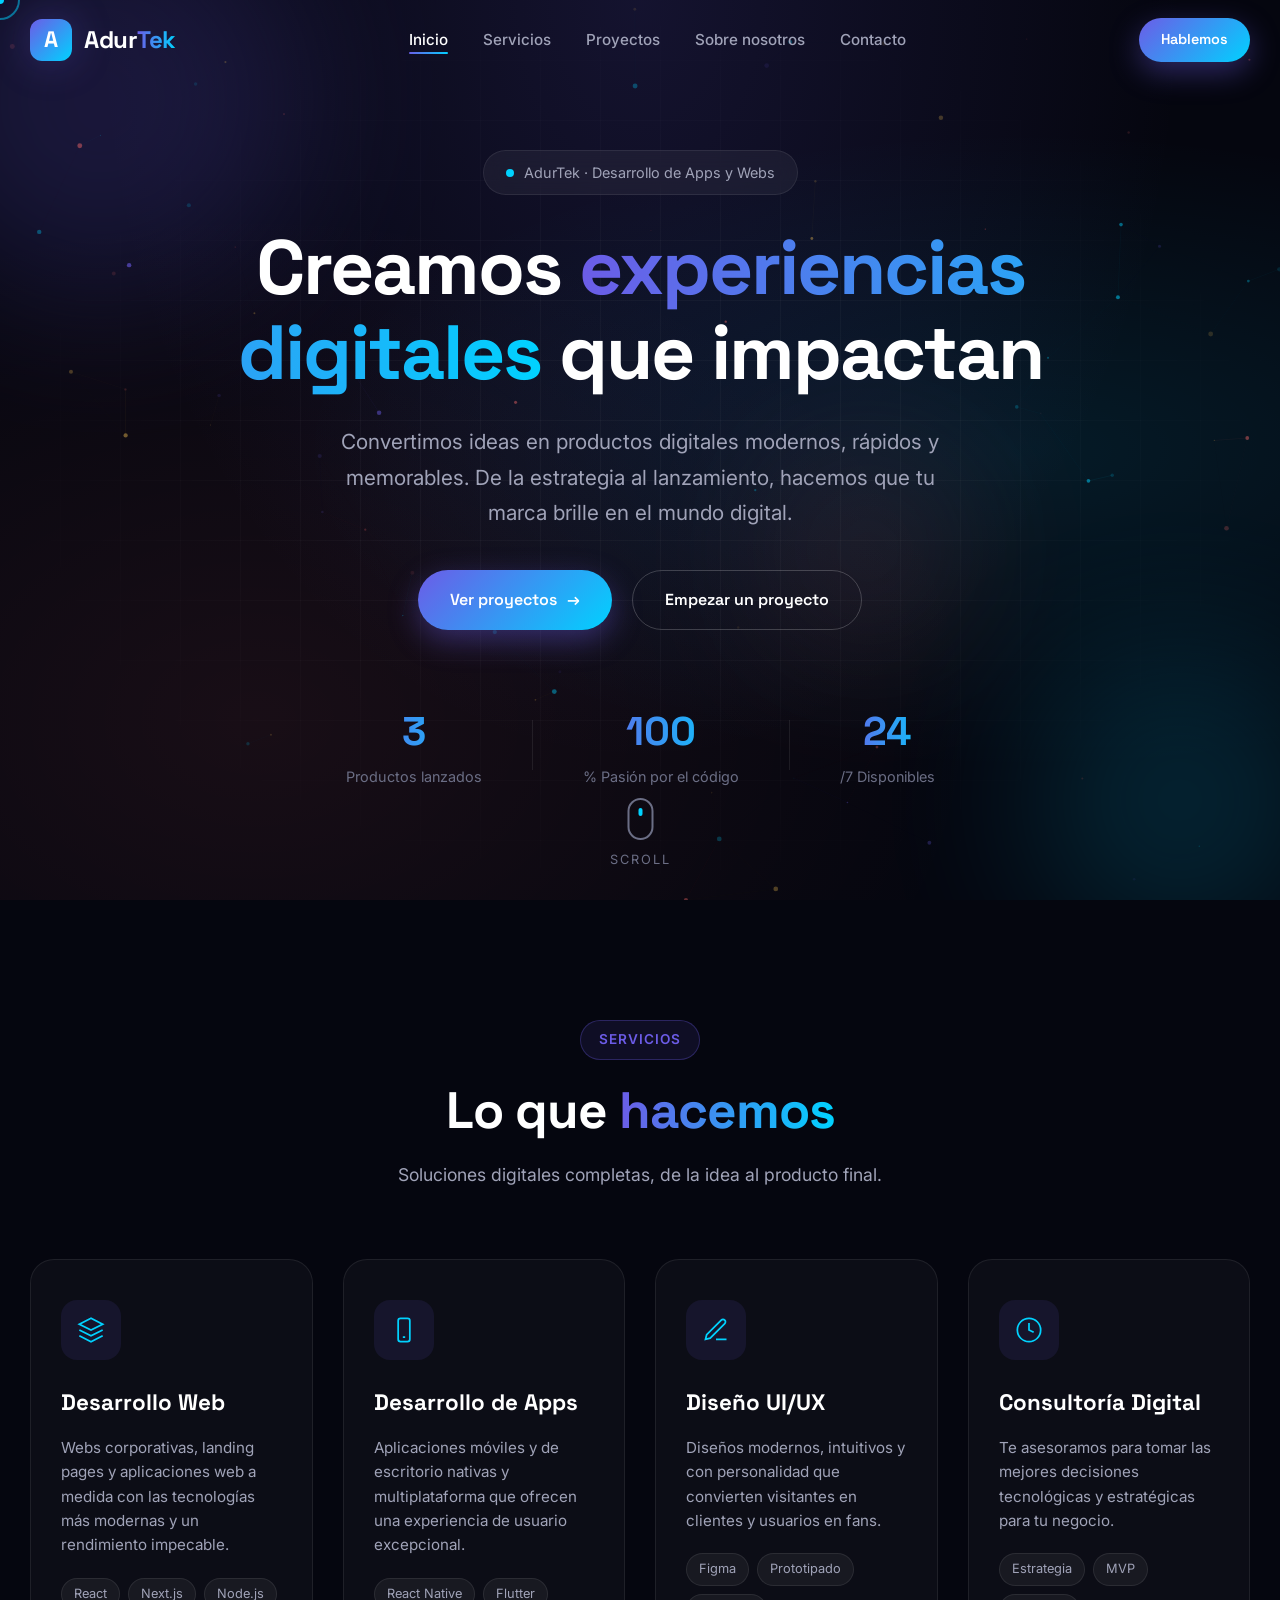
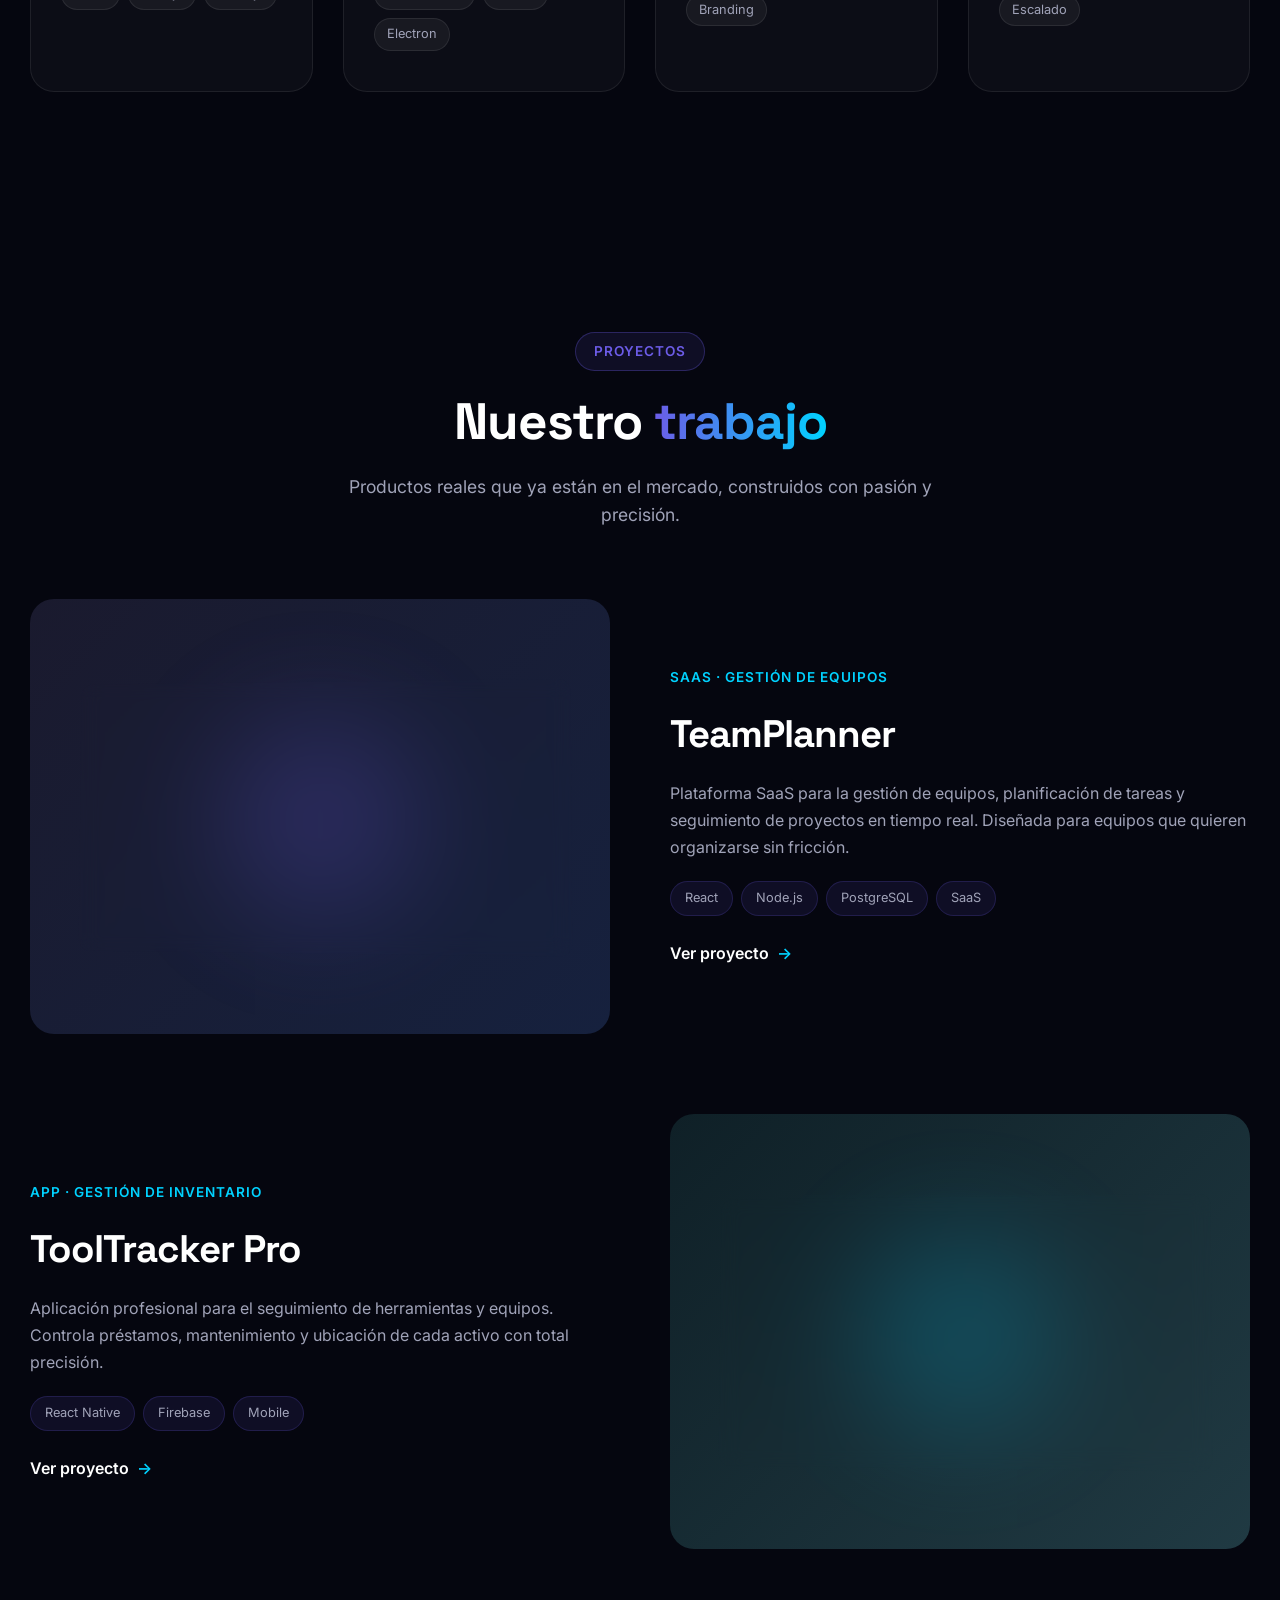
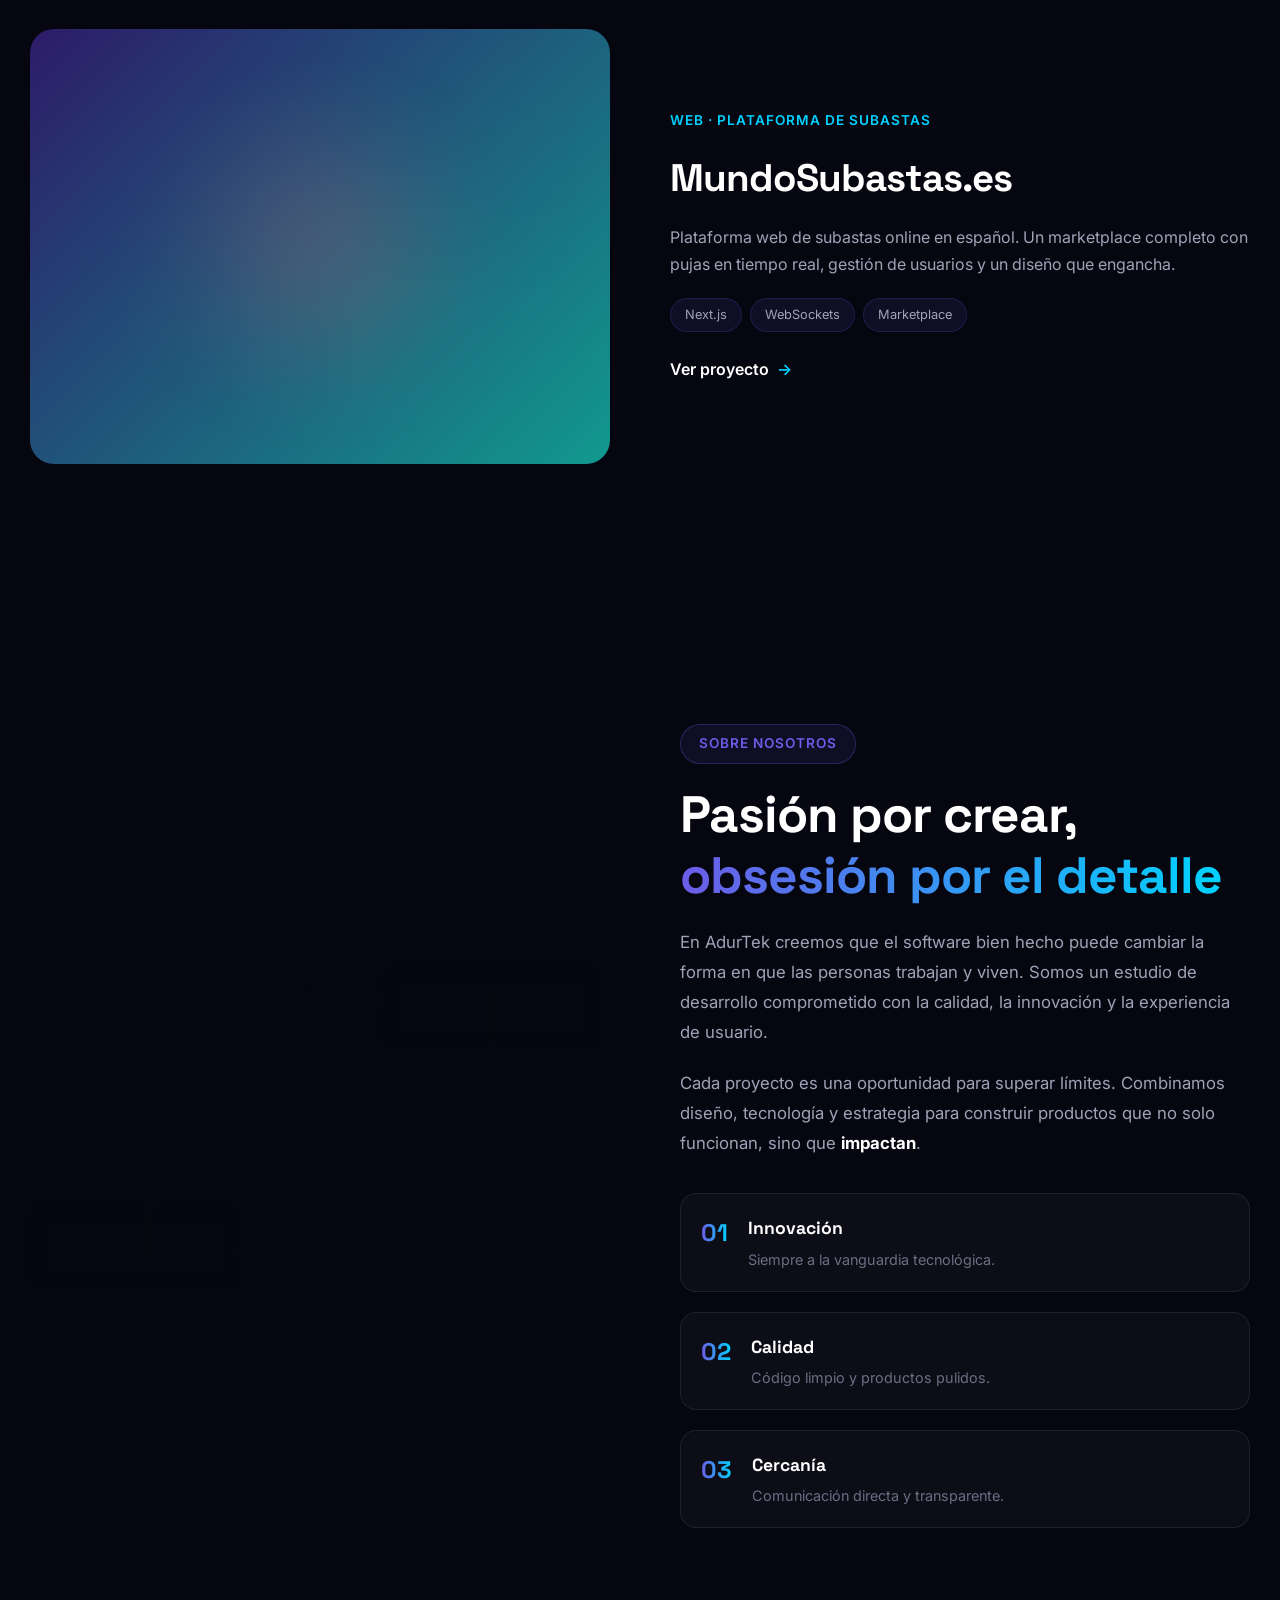
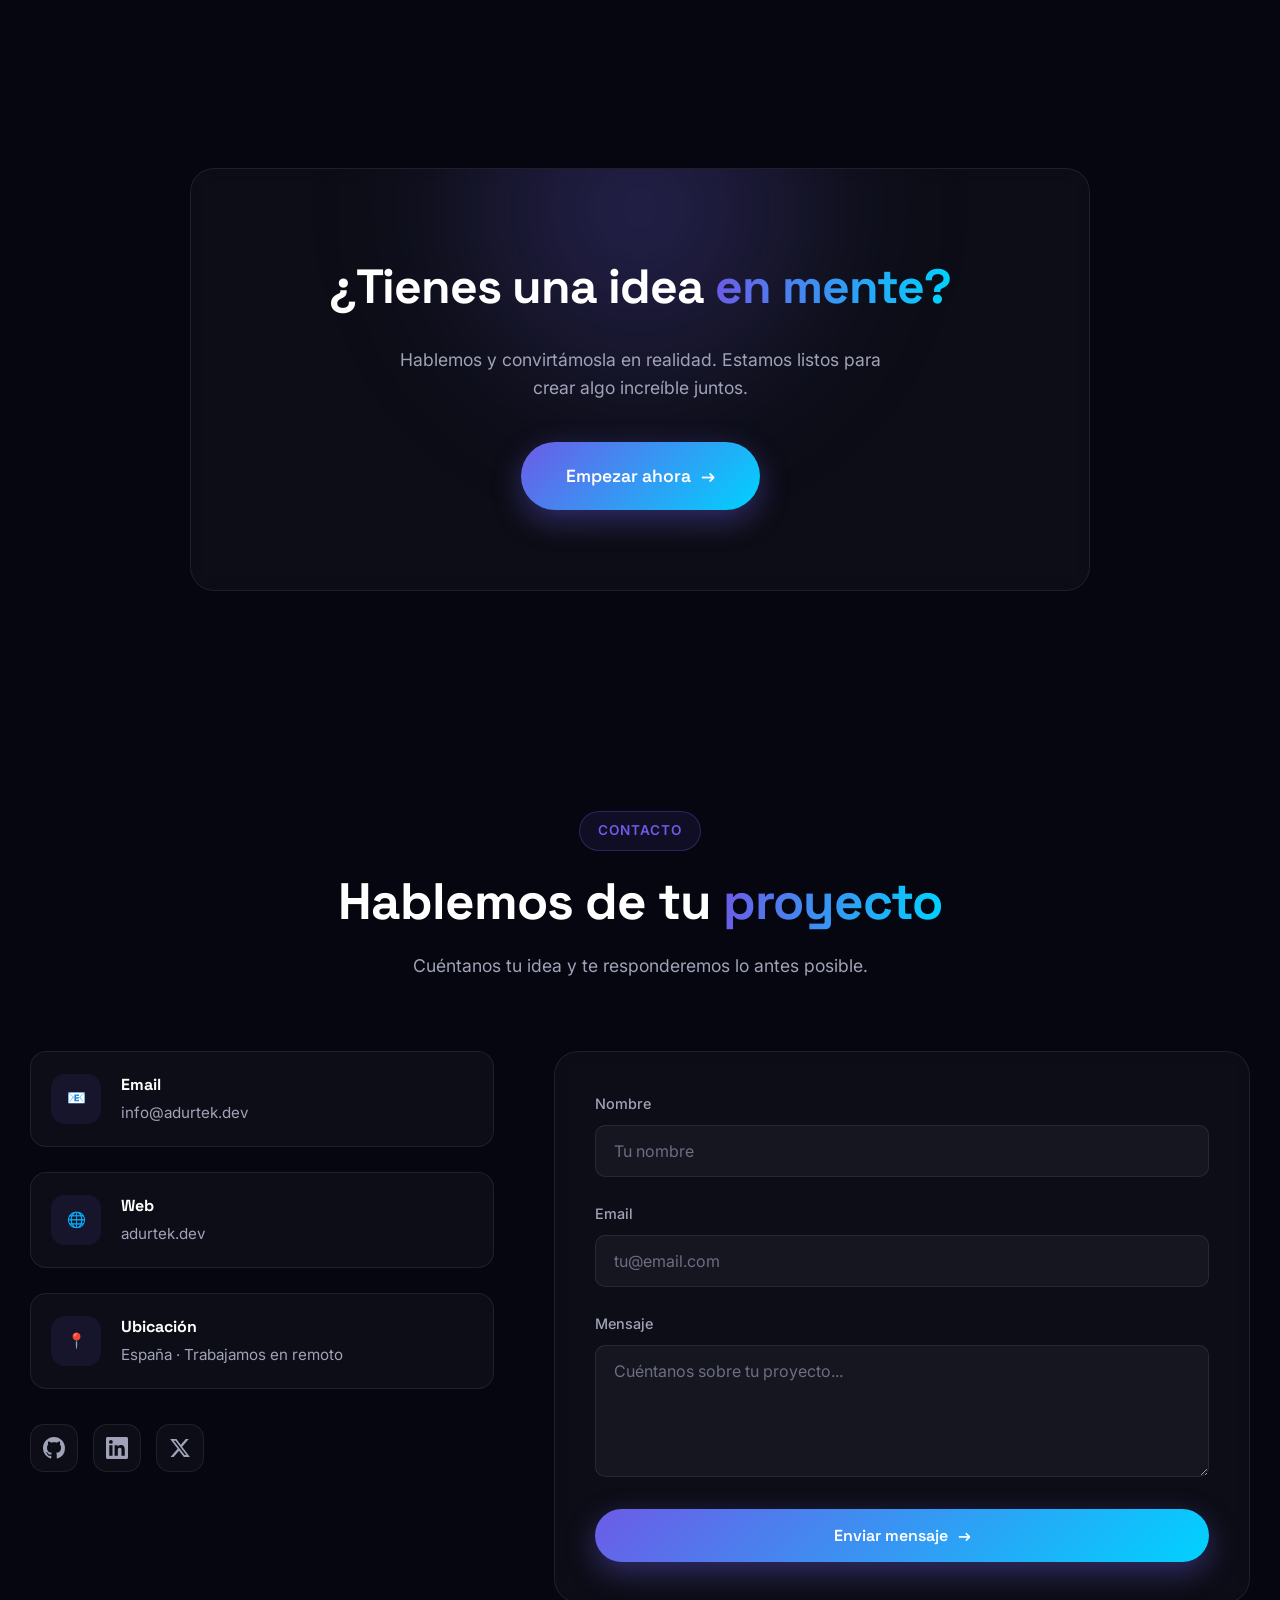
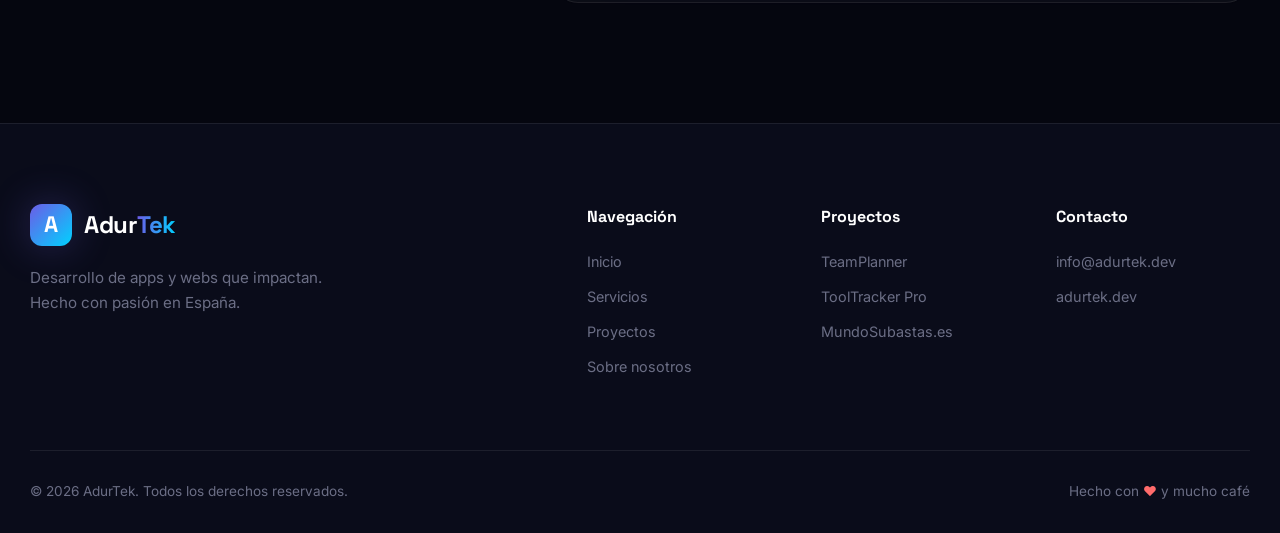
==== index.html @ 9b56bed8 "Initial commit: AdurTek corporate website" ====
<!DOCTYPE html>
<html lang="es">
<head>
    <meta charset="UTF-8">
    <meta name="viewport" content="width=device-width, initial-scale=1.0">
    <meta name="description" content="AdurTek - Desarrollo de aplicaciones y webs modernas. Creamos productos digitales impactantes: TeamPlanner, ToolTracker Pro y MundoSubastas.es.">
    <meta name="keywords" content="AdurTek, desarrollo web, desarrollo apps, TeamPlanner, ToolTracker Pro, MundoSubastas">
    <meta name="author" content="AdurTek">
    <title>AdurTek | Desarrollo de Apps y Webs</title>
    <link rel="preconnect" href="https://fonts.googleapis.com">
    <link rel="preconnect" href="https://fonts.gstatic.com" crossorigin>
    <link href="https://fonts.googleapis.com/css2?family=Space+Grotesk:wght@300;400;500;600;700&family=Inter:wght@300;400;500;600;700;800&display=swap" rel="stylesheet">
    <link rel="stylesheet" href="css/styles.css">
    <link rel="icon" type="image/svg+xml" href="data:image/svg+xml,<svg xmlns='http://www.w3.org/2000/svg' viewBox='0 0 100 100'><text y='.9em' font-size='90'>⚡</text></svg>">
</head>
<body>

    <!-- Cursor personalizado -->
    <div class="cursor-dot" id="cursorDot"></div>
    <div class="cursor-ring" id="cursorRing"></div>

    <!-- Fondo de partículas -->
    <canvas id="particlesCanvas"></canvas>

    <!-- Barra de progreso de scroll -->
    <div class="scroll-progress" id="scrollProgress"></div>

    <!-- Preloader -->
    <div class="preloader" id="preloader">
        <div class="preloader-content">
            <div class="preloader-logo">A</div>
            <div class="preloader-bar">
                <div class="preloader-bar-fill" id="preloaderBar"></div>
            </div>
        </div>
    </div>

    <!-- Navegación -->
    <nav class="navbar" id="navbar">
        <div class="nav-container">
            <a href="#inicio" class="nav-logo">
                <span class="logo-mark">A</span>
                <span class="logo-text">Adur<span class="logo-accent">Tek</span></span>
            </a>
            <ul class="nav-links" id="navLinks">
                <li><a href="#inicio" class="nav-link active">Inicio</a></li>
                <li><a href="#servicios" class="nav-link">Servicios</a></li>
                <li><a href="#proyectos" class="nav-link">Proyectos</a></li>
                <li><a href="#sobre" class="nav-link">Sobre nosotros</a></li>
                <li><a href="#contacto" class="nav-link">Contacto</a></li>
            </ul>
            <div class="nav-cta">
                <a href="#contacto" class="btn btn-primary btn-sm">Hablemos</a>
            </div>
            <button class="hamburger" id="hamburger" aria-label="Menú">
                <span></span>
                <span></span>
                <span></span>
            </button>
        </div>
    </nav>

    <!-- HERO -->
    <header class="hero" id="inicio">
        <div class="hero-bg">
            <div class="hero-gradient"></div>
            <div class="hero-grid"></div>
            <div class="hero-orb orb-1"></div>
            <div class="hero-orb orb-2"></div>
            <div class="hero-orb orb-3"></div>
        </div>
        <div class="hero-content">
            <div class="hero-badge reveal">
                <span class="badge-dot"></span>
                AdurTek · Desarrollo de Apps y Webs
            </div>
            <h1 class="hero-title reveal">
                Creamos <span class="gradient-text">experiencias digitales</span> que impactan
            </h1>
            <p class="hero-subtitle reveal">
                Convertimos ideas en productos digitales modernos, rápidos y memorables.
                De la estrategia al lanzamiento, hacemos que tu marca brille en el mundo digital.
            </p>
            <div class="hero-actions reveal">
                <a href="#proyectos" class="btn btn-primary">Ver proyectos <span class="btn-arrow">→</span></a>
                <a href="#contacto" class="btn btn-outline">Empezar un proyecto</a>
            </div>
            <div class="hero-stats reveal">
                <div class="stat">
                    <span class="stat-number" data-target="3">0</span>
                    <span class="stat-label">Productos lanzados</span>
                </div>
                <div class="stat-divider"></div>
                <div class="stat">
                    <span class="stat-number" data-target="100">0</span>
                    <span class="stat-label">% Pasión por el código</span>
                </div>
                <div class="stat-divider"></div>
                <div class="stat">
                    <span class="stat-number" data-target="24">0</span>
                    <span class="stat-label">/7 Disponibles</span>
                </div>
            </div>
        </div>
        <div class="hero-scroll">
            <div class="mouse">
                <div class="mouse-wheel"></div>
            </div>
            <span>Scroll</span>
        </div>
    </header>

    <!-- SERVICIOS -->
    <section class="section servicios" id="servicios">
        <div class="section-header reveal">
            <span class="section-tag">Servicios</span>
            <h2 class="section-title">Lo que <span class="gradient-text">hacemos</span></h2>
            <p class="section-subtitle">Soluciones digitales completas, de la idea al producto final.</p>
        </div>
        <div class="services-grid">
            <div class="service-card reveal">
                <div class="service-icon">
                    <svg viewBox="0 0 24 24" fill="none" stroke="currentColor" stroke-width="1.5">
                        <path d="M12 2L2 7l10 5 10-5-10-5z"/>
                        <path d="M2 17l10 5 10-5"/>
                        <path d="M2 12l10 5 10-5"/>
                    </svg>
                </div>
                <h3>Desarrollo Web</h3>
                <p>Webs corporativas, landing pages y aplicaciones web a medida con las tecnologías más modernas y un rendimiento impecable.</p>
                <div class="service-tags">
                    <span>React</span><span>Next.js</span><span>Node.js</span>
                </div>
            </div>
            <div class="service-card reveal">
                <div class="service-icon">
                    <svg viewBox="0 0 24 24" fill="none" stroke="currentColor" stroke-width="1.5">
                        <rect x="7" y="2" width="10" height="20" rx="2"/>
                        <line x1="11" y1="18" x2="13" y2="18"/>
                    </svg>
                </div>
                <h3>Desarrollo de Apps</h3>
                <p>Aplicaciones móviles y de escritorio nativas y multiplataforma que ofrecen una experiencia de usuario excepcional.</p>
                <div class="service-tags">
                    <span>React Native</span><span>Flutter</span><span>Electron</span>
                </div>
            </div>
            <div class="service-card reveal">
                <div class="service-icon">
                    <svg viewBox="0 0 24 24" fill="none" stroke="currentColor" stroke-width="1.5">
                        <path d="M12 20h9"/>
                        <path d="M16.5 3.5a2.121 2.121 0 013 3L7 19l-4 1 1-4L16.5 3.5z"/>
                    </svg>
                </div>
                <h3>Diseño UI/UX</h3>
                <p>Diseños modernos, intuitivos y con personalidad que convierten visitantes en clientes y usuarios en fans.</p>
                <div class="service-tags">
                    <span>Figma</span><span>Prototipado</span><span>Branding</span>
                </div>
            </div>
            <div class="service-card reveal">
                <div class="service-icon">
                    <svg viewBox="0 0 24 24" fill="none" stroke="currentColor" stroke-width="1.5">
                        <path d="M12 2a10 10 0 100 20 10 10 0 000-20z"/>
                        <path d="M12 6v6l4 2"/>
                    </svg>
                </div>
                <h3>Consultoría Digital</h3>
                <p>Te asesoramos para tomar las mejores decisiones tecnológicas y estratégicas para tu negocio.</p>
                <div class="service-tags">
                    <span>Estrategia</span><span>MVP</span><span>Escalado</span>
                </div>
            </div>
        </div>
    </section>

    <!-- PROYECTOS -->
    <section class="section proyectos" id="proyectos">
        <div class="section-header reveal">
            <span class="section-tag">Proyectos</span>
            <h2 class="section-title">Nuestro <span class="gradient-text">trabajo</span></h2>
            <p class="section-subtitle">Productos reales que ya están en el mercado, construidos con pasión y precisión.</p>
        </div>

        <div class="projects-grid">
            <!-- TeamPlanner -->
            <article class="project-card reveal">
                <div class="project-visual project-visual-teamplanner">
                    <div class="project-mockup">
                        <div class="mockup-topbar">
                            <span class="mockup-dot red"></span>
                            <span class="mockup-dot yellow"></span>
                            <span class="mockup-dot green"></span>
                            <span class="mockup-url">teamplanner.app</span>
                        </div>
                        <div class="mockup-body">
                            <div class="mockup-sidebar">
                                <div class="mockup-logo">TP</div>
                                <div class="mockup-menu-item active"></div>
                                <div class="mockup-menu-item"></div>
                                <div class="mockup-menu-item"></div>
                            </div>
                            <div class="mockup-main">
                                <div class="mockup-chart">
                                    <div class="mockup-bar" style="height: 40%"></div>
                                    <div class="mockup-bar" style="height: 70%"></div>
                                    <div class="mockup-bar" style="height: 55%"></div>
                                    <div class="mockup-bar" style="height: 85%"></div>
                                    <div class="mockup-bar" style="height: 60%"></div>
                                    <div class="mockup-bar" style="height: 90%"></div>
                                </div>
                            </div>
                        </div>
                    </div>
                    <div class="project-glow"></div>
                </div>
                <div class="project-info">
                    <div class="project-category">SaaS · Gestión de equipos</div>
                    <h3 class="project-title">TeamPlanner</h3>
                    <p class="project-desc">Plataforma SaaS para la gestión de equipos, planificación de tareas y seguimiento de proyectos en tiempo real. Diseñada para equipos que quieren organizarse sin fricción.</p>
                    <div class="project-tags">
                        <span>React</span><span>Node.js</span><span>PostgreSQL</span><span>SaaS</span>
                    </div>
                    <a href="#" class="project-link">Ver proyecto <span>→</span></a>
                </div>
            </article>

            <!-- ToolTracker Pro -->
            <article class="project-card reveal">
                <div class="project-visual project-visual-tooltracker">
                    <div class="project-mockup">
                        <div class="mockup-topbar">
                            <span class="mockup-dot red"></span>
                            <span class="mockup-dot yellow"></span>
                            <span class="mockup-dot green"></span>
                            <span class="mockup-url">tooltracker.pro</span>
                        </div>
                        <div class="mockup-body">
                            <div class="mockup-sidebar">
                                <div class="mockup-logo">TT</div>
                                <div class="mockup-menu-item active"></div>
                                <div class="mockup-menu-item"></div>
                                <div class="mockup-menu-item"></div>
                            </div>
                            <div class="mockup-main">
                                <div class="mockup-list">
                                    <div class="mockup-list-item"><span class="mockup-check"></span><div class="mockup-line"></div></div>
                                    <div class="mockup-list-item"><span class="mockup-check"></span><div class="mockup-line"></div></div>
                                    <div class="mockup-list-item"><span class="mockup-check"></span><div class="mockup-line"></div></div>
                                    <div class="mockup-list-item"><span class="mockup-check"></span><div class="mockup-line"></div></div>
                                </div>
                            </div>
                        </div>
                    </div>
                    <div class="project-glow"></div>
                </div>
                <div class="project-info">
                    <div class="project-category">App · Gestión de inventario</div>
                    <h3 class="project-title">ToolTracker Pro</h3>
                    <p class="project-desc">Aplicación profesional para el seguimiento de herramientas y equipos. Controla préstamos, mantenimiento y ubicación de cada activo con total precisión.</p>
                    <div class="project-tags">
                        <span>React Native</span><span>Firebase</span><span>Mobile</span>
                    </div>
                    <a href="#" class="project-link">Ver proyecto <span>→</span></a>
                </div>
            </article>

            <!-- MundoSubastas.es -->
            <article class="project-card reveal">
                <div class="project-visual project-visual-subastas">
                    <div class="project-mockup">
                        <div class="mockup-topbar">
                            <span class="mockup-dot red"></span>
                            <span class="mockup-dot yellow"></span>
                            <span class="mockup-dot green"></span>
                            <span class="mockup-url">mundosubastas.es</span>
                        </div>
                        <div class="mockup-body">
                            <div class="mockup-sidebar">
                                <div class="mockup-logo">MS</div>
                                <div class="mockup-menu-item active"></div>
                                <div class="mockup-menu-item"></div>
                                <div class="mockup-menu-item"></div>
                            </div>
                            <div class="mockup-main">
                                <div class="mockup-cards">
                                    <div class="mockup-card"><div class="mockup-card-img"></div><div class="mockup-card-line"></div><div class="mockup-card-line short"></div></div>
                                    <div class="mockup-card"><div class="mockup-card-img"></div><div class="mockup-card-line"></div><div class="mockup-card-line short"></div></div>
                                    <div class="mockup-card"><div class="mockup-card-img"></div><div class="mockup-card-line"></div><div class="mockup-card-line short"></div></div>
                                </div>
                            </div>
                        </div>
                    </div>
                    <div class="project-glow"></div>
                </div>
                <div class="project-info">
                    <div class="project-category">Web · Plataforma de subastas</div>
                    <h3 class="project-title">MundoSubastas.es</h3>
                    <p class="project-desc">Plataforma web de subastas online en español. Un marketplace completo con pujas en tiempo real, gestión de usuarios y un diseño que engancha.</p>
                    <div class="project-tags">
                        <span>Next.js</span><span>WebSockets</span><span>Marketplace</span>
                    </div>
                    <a href="#" class="project-link">Ver proyecto <span>→</span></a>
                </div>
            </article>
        </div>
    </section>

    <!-- SOBRE NOSOTROS -->
    <section class="section sobre" id="sobre">
        <div class="sobre-container">
            <div class="sobre-visual reveal">
                <div class="sobre-card-main">
                    <div class="sobre-card-top">
                        <span class="sobre-avatar">A</span>
                        <div>
                            <h4>AdurTek</h4>
                            <span class="sobre-role">Estudio de desarrollo</span>
                        </div>
                    </div>
                    <div class="sobre-card-body">
                        <div class="sobre-code">
                            <span class="code-line"><span class="code-keyword">const</span> <span class="code-var">mision</span> = <span class="code-string">"crear productos digitales que impacten"</span>;</span>
                            <span class="code-line"><span class="code-keyword">const</span> <span class="code-var">pasion</span> = <span class="code-number">100</span>;</span>
                            <span class="code-line"><span class="code-keyword">const</span> <span class="code-var">calidad</span> = <span class="code-string">"siempre"</span>;</span>
                        </div>
                    </div>
                </div>
                <div class="sobre-card-float sobre-card-float-1">
                    <span class="float-icon">⚡</span>
                    <div>
                        <strong>Rendimiento</strong>
                        <span>Optimizado al máximo</span>
                    </div>
                </div>
                <div class="sobre-card-float sobre-card-float-2">
                    <span class="float-icon">🎯</span>
                    <div>
                        <strong>Precisión</strong>
                        <span>Detalle en cada pixel</span>
                    </div>
                </div>
            </div>
            <div class="sobre-content reveal">
                <span class="section-tag">Sobre nosotros</span>
                <h2 class="section-title">Pasión por crear, <span class="gradient-text">obsesión por el detalle</span></h2>
                <p class="sobre-text">
                    En AdurTek creemos que el software bien hecho puede cambiar la forma en que las personas trabajan y viven. Somos un estudio de desarrollo comprometido con la calidad, la innovación y la experiencia de usuario.
                </p>
                <p class="sobre-text">
                    Cada proyecto es una oportunidad para superar límites. Combinamos diseño, tecnología y estrategia para construir productos que no solo funcionan, sino que <strong>impactan</strong>.
                </p>
                <div class="sobre-values">
                    <div class="value-item">
                        <span class="value-number">01</span>
                        <div>
                            <h4>Innovación</h4>
                            <p>Siempre a la vanguardia tecnológica.</p>
                        </div>
                    </div>
                    <div class="value-item">
                        <span class="value-number">02</span>
                        <div>
                            <h4>Calidad</h4>
                            <p>Código limpio y productos pulidos.</p>
                        </div>
                    </div>
                    <div class="value-item">
                        <span class="value-number">03</span>
                        <div>
                            <h4>Cercanía</h4>
                            <p>Comunicación directa y transparente.</p>
                        </div>
                    </div>
                </div>
            </div>
        </div>
    </section>

    <!-- CTA -->
    <section class="cta-section">
        <div class="cta-container reveal">
            <div class="cta-glow"></div>
            <h2 class="cta-title">¿Tienes una idea <span class="gradient-text">en mente?</span></h2>
            <p class="cta-subtitle">Hablemos y convirtámosla en realidad. Estamos listos para crear algo increíble juntos.</p>
            <a href="#contacto" class="btn btn-primary btn-lg">Empezar ahora <span class="btn-arrow">→</span></a>
        </div>
    </section>

    <!-- CONTACTO -->
    <section class="section contacto" id="contacto">
        <div class="section-header reveal">
            <span class="section-tag">Contacto</span>
            <h2 class="section-title">Hablemos de tu <span class="gradient-text">proyecto</span></h2>
            <p class="section-subtitle">Cuéntanos tu idea y te responderemos lo antes posible.</p>
        </div>
        <div class="contact-container">
            <div class="contact-info reveal">
                <div class="contact-item">
                    <span class="contact-icon">📧</span>
                    <div>
                        <h4>Email</h4>
                        <a href="mailto:info@adurtek.dev">info@adurtek.dev</a>
                    </div>
                </div>
                <div class="contact-item">
                    <span class="contact-icon">🌐</span>
                    <div>
                        <h4>Web</h4>
                        <a href="https://adurtek.dev" target="_blank">adurtek.dev</a>
                    </div>
                </div>
                <div class="contact-item">
                    <span class="contact-icon">📍</span>
                    <div>
                        <h4>Ubicación</h4>
                        <span>España · Trabajamos en remoto</span>
                    </div>
                </div>
                <div class="contact-socials">
                    <a href="#" class="social-btn" aria-label="GitHub">
                        <svg viewBox="0 0 24 24" fill="currentColor"><path d="M12 0C5.37 0 0 5.37 0 12c0 5.31 3.435 9.795 8.205 11.385.6.105.825-.255.825-.57 0-.285-.015-1.23-.015-2.235-3.015.555-3.795-.735-4.035-1.41-.135-.345-.72-1.41-1.23-1.695-.42-.225-1.02-.78-.015-.795.945-.015 1.62.87 1.845 1.23 1.08 1.815 2.805 1.305 3.495.99.105-.78.42-1.305.765-1.605-2.67-.3-5.46-1.335-5.46-5.925 0-1.305.465-2.385 1.23-3.225-.12-.3-.54-1.53.12-3.18 0 0 1.005-.315 3.3 1.23.96-.27 1.98-.405 3-.405s2.04.135 3 .405c2.295-1.56 3.3-1.23 3.3-1.23.66 1.65.24 2.88.12 3.18.765.84 1.23 1.905 1.23 3.225 0 4.605-2.805 5.625-5.475 5.925.435.375.81 1.095.81 2.22 0 1.605-.015 2.895-.015 3.3 0 .315.225.69.825.57A12.02 12.02 0 0024 12c0-6.63-5.37-12-12-12z"/></svg>
                    </a>
                    <a href="#" class="social-btn" aria-label="LinkedIn">
                        <svg viewBox="0 0 24 24" fill="currentColor"><path d="M20.447 20.452h-3.554v-5.569c0-1.328-.027-3.037-1.852-3.037-1.853 0-2.136 1.445-2.136 2.939v5.667H9.351V9h3.414v1.561h.046c.477-.9 1.637-1.85 3.37-1.85 3.601 0 4.267 2.37 4.267 5.455v6.286zM5.337 7.433a2.062 2.062 0 01-2.063-2.065 2.064 2.064 0 112.063 2.065zm1.782 13.019H3.555V9h3.564v11.452zM22.225 0H1.771C.792 0 0 .774 0 1.729v20.542C0 23.227.792 24 1.771 24h20.451C23.2 24 24 23.227 24 22.271V1.729C24 .774 23.2 0 22.222 0h.003z"/></svg>
                    </a>
                    <a href="#" class="social-btn" aria-label="X / Twitter">
                        <svg viewBox="0 0 24 24" fill="currentColor"><path d="M18.244 2.25h3.308l-7.227 8.26 8.502 11.24H16.17l-5.214-6.817L4.99 21.75H1.68l7.73-8.835L1.254 2.25H8.08l4.713 6.231zm-1.161 17.52h1.833L7.084 4.126H5.117z"/></svg>
                    </a>
                </div>
            </div>
            <form class="contact-form reveal" id="contactForm">
                <div class="form-group">
                    <label for="name">Nombre</label>
                    <input type="text" id="name" name="name" placeholder="Tu nombre" required>
                </div>
                <div class="form-group">
                    <label for="email">Email</label>
                    <input type="email" id="email" name="email" placeholder="tu@email.com" required>
                </div>
                <div class="form-group">
                    <label for="message">Mensaje</label>
                    <textarea id="message" name="message" rows="5" placeholder="Cuéntanos sobre tu proyecto..." required></textarea>
                </div>
                <button type="submit" class="btn btn-primary btn-full">Enviar mensaje <span class="btn-arrow">→</span></button>
                <p class="form-success" id="formSuccess">¡Mensaje enviado! Te responderemos pronto. 🚀</p>
            </form>
        </div>
    </section>

    <!-- FOOTER -->
    <footer class="footer">
        <div class="footer-container">
            <div class="footer-brand">
                <a href="#inicio" class="nav-logo">
                    <span class="logo-mark">A</span>
                    <span class="logo-text">Adur<span class="logo-accent">Tek</span></span>
                </a>
                <p>Desarrollo de apps y webs que impactan. Hecho con pasión en España.</p>
            </div>
            <div class="footer-links">
                <div class="footer-col">
                    <h4>Navegación</h4>
                    <a href="#inicio">Inicio</a>
                    <a href="#servicios">Servicios</a>
                    <a href="#proyectos">Proyectos</a>
                    <a href="#sobre">Sobre nosotros</a>
                </div>
                <div class="footer-col">
                    <h4>Proyectos</h4>
                    <a href="#proyectos">TeamPlanner</a>
                    <a href="#proyectos">ToolTracker Pro</a>
                    <a href="#proyectos">MundoSubastas.es</a>
                </div>
                <div class="footer-col">
                    <h4>Contacto</h4>
                    <a href="mailto:info@adurtek.dev">info@adurtek.dev</a>
                    <a href="https://adurtek.dev">adurtek.dev</a>
                </div>
            </div>
        </div>
        <div class="footer-bottom">
            <p>© <span id="year"></span> AdurTek. Todos los derechos reservados.</p>
            <p>Hecho con <span class="heart">❤</span> y mucho café</p>
        </div>
    </footer>

    <script src="js/script.js"></script>
</body>
</html>
---- css/styles.css ----
/* ============================================
   ADURTEK - Estilos principales
   Diseño moderno e impactante
   ============================================ */

/* ---------- Variables ---------- */
:root {
    --bg-primary: #05060f;
    --bg-secondary: #0a0c1a;
    --bg-card: rgba(255, 255, 255, 0.03);
    --bg-card-hover: rgba(255, 255, 255, 0.06);
    --border-color: rgba(255, 255, 255, 0.08);
    --border-hover: rgba(255, 255, 255, 0.2);

    --text-primary: #ffffff;
    --text-secondary: #a0a3b8;
    --text-muted: #6b6e85;

    --accent-1: #6c5ce7;   /* Violeta */
    --accent-2: #00d2ff;   /* Cian */
    --accent-3: #ff6b6b;   /* Rojo */
    --accent-4: #feca57;   /* Amarillo */

    --gradient-main: linear-gradient(135deg, #6c5ce7 0%, #00d2ff 100%);
    --gradient-text: linear-gradient(90deg, #6c5ce7, #00d2ff, #6c5ce7);

    --font-display: 'Space Grotesk', sans-serif;
    --font-body: 'Inter', sans-serif;

    --radius-lg: 24px;
    --radius-md: 16px;
    --radius-sm: 10px;

    --shadow-glow: 0 0 40px rgba(108, 92, 231, 0.3);
    --shadow-card: 0 20px 60px rgba(0, 0, 0, 0.5);

    --nav-height: 80px;
}

/* ---------- Reset ---------- */
* {
    margin: 0;
    padding: 0;
    box-sizing: border-box;
}

html {
    scroll-behavior: smooth;
    scroll-padding-top: var(--nav-height);
}

body {
    font-family: var(--font-body);
    background-color: var(--bg-primary);
    color: var(--text-primary);
    line-height: 1.6;
    overflow-x: hidden;
    cursor: none;
}

@media (max-width: 768px) {
    body {
        cursor: auto;
    }
}

a {
    text-decoration: none;
    color: inherit;
}

ul {
    list-style: none;
}

img {
    max-width: 100%;
    display: block;
}

button {
    font-family: inherit;
    cursor: pointer;
    border: none;
    background: none;
}

/* ---------- Scrollbar ---------- */
::-webkit-scrollbar {
    width: 10px;
}

::-webkit-scrollbar-track {
    background: var(--bg-primary);
}

::-webkit-scrollbar-thumb {
    background: linear-gradient(var(--accent-1), var(--accent-2));
    border-radius: 10px;
}

::selection {
    background: var(--accent-1);
    color: #fff;
}

/* ============================================
   CURSOR PERSONALIZADO
   ============================================ */
.cursor-dot,
.cursor-ring {
    position: fixed;
    top: 0;
    left: 0;
    pointer-events: none;
    z-index: 9999;
    border-radius: 50%;
    transform: translate(-50%, -50%);
}

.cursor-dot {
    width: 8px;
    height: 8px;
    background: var(--accent-2);
    transition: opacity 0.3s;
}

.cursor-ring {
    width: 40px;
    height: 40px;
    border: 2px solid rgba(0, 210, 255, 0.5);
    transition: width 0.3s, height 0.3s, border-color 0.3s, background 0.3s;
}

.cursor-ring.hover {
    width: 60px;
    height: 60px;
    border-color: var(--accent-1);
    background: rgba(108, 92, 231, 0.1);
}

@media (max-width: 768px) {
    .cursor-dot,
    .cursor-ring {
        display: none;
    }
}

/* ============================================
   FONDO DE PARTÍCULAS
   ============================================ */
#particlesCanvas {
    position: fixed;
    top: 0;
    left: 0;
    width: 100%;
    height: 100%;
    z-index: 0;
    pointer-events: none;
}

/* ============================================
   BARRA DE PROGRESO
   ============================================ */
.scroll-progress {
    position: fixed;
    top: 0;
    left: 0;
    height: 3px;
    width: 0%;
    background: var(--gradient-main);
    z-index: 1000;
    box-shadow: 0 0 10px rgba(0, 210, 255, 0.5);
}

/* ============================================
   PRELOADER
   ============================================ */
.preloader {
    position: fixed;
    top: 0;
    left: 0;
    width: 100%;
    height: 100%;
    background: var(--bg-primary);
    display: flex;
    align-items: center;
    justify-content: center;
    z-index: 10000;
    transition: opacity 0.6s ease, visibility 0.6s ease;
}

.preloader.hidden {
    opacity: 0;
    visibility: hidden;
}

.preloader-content {
    text-align: center;
}

.preloader-logo {
    font-family: var(--font-display);
    font-size: 4rem;
    font-weight: 700;
    background: var(--gradient-text);
    background-size: 200% auto;
    -webkit-background-clip: text;
    background-clip: text;
    -webkit-text-fill-color: transparent;
    animation: gradientShift 2s linear infinite;
    margin-bottom: 20px;
}

.preloader-bar {
    width: 200px;
    height: 4px;
    background: rgba(255, 255, 255, 0.1);
    border-radius: 10px;
    overflow: hidden;
    margin: 0 auto;
}

.preloader-bar-fill {
    height: 100%;
    width: 0%;
    background: var(--gradient-main);
    border-radius: 10px;
    transition: width 0.3s ease;
}

@keyframes gradientShift {
    0% { background-position: 0% center; }
    100% { background-position: 200% center; }
}

/* ============================================
   NAVEGACIÓN
   ============================================ */
.navbar {
    position: fixed;
    top: 0;
    left: 0;
    width: 100%;
    height: var(--nav-height);
    z-index: 1000;
    transition: all 0.4s ease;
    background: transparent;
}

.navbar.scrolled {
    background: rgba(5, 6, 15, 0.85);
    backdrop-filter: blur(20px);
    -webkit-backdrop-filter: blur(20px);
    border-bottom: 1px solid var(--border-color);
    height: 65px;
}

.nav-container {
    max-width: 1300px;
    margin: 0 auto;
    padding: 0 30px;
    height: 100%;
    display: flex;
    align-items: center;
    justify-content: space-between;
}

.nav-logo {
    display: flex;
    align-items: center;
    gap: 12px;
}

.logo-mark {
    width: 42px;
    height: 42px;
    display: flex;
    align-items: center;
    justify-content: center;
    font-family: var(--font-display);
    font-weight: 700;
    font-size: 1.4rem;
    background: var(--gradient-main);
    border-radius: 12px;
    color: #fff;
    box-shadow: var(--shadow-glow);
    transition: transform 0.3s ease;
}

.nav-logo:hover .logo-mark {
    transform: rotate(-10deg) scale(1.05);
}

.logo-text {
    font-family: var(--font-display);
    font-size: 1.5rem;
    font-weight: 700;
    letter-spacing: -0.5px;
}

.logo-accent {
    background: var(--gradient-text);
    background-size: 200% auto;
    -webkit-background-clip: text;
    background-clip: text;
    -webkit-text-fill-color: transparent;
    animation: gradientShift 3s linear infinite;
}

.nav-links {
    display: flex;
    align-items: center;
    gap: 35px;
}

.nav-link {
    position: relative;
    font-size: 0.95rem;
    font-weight: 500;
    color: var(--text-secondary);
    transition: color 0.3s ease;
    padding: 5px 0;
}

.nav-link::after {
    content: '';
    position: absolute;
    bottom: 0;
    left: 0;
    width: 0%;
    height: 2px;
    background: var(--gradient-main);
    transition: width 0.3s ease;
    border-radius: 2px;
}

.nav-link:hover,
.nav-link.active {
    color: var(--text-primary);
}

.nav-link:hover::after,
.nav-link.active::after {
    width: 100%;
}

.nav-cta {
    display: flex;
    align-items: center;
}

.hamburger {
    display: none;
    flex-direction: column;
    gap: 6px;
    padding: 10px;
    z-index: 1001;
}

.hamburger span {
    width: 28px;
    height: 2px;
    background: var(--text-primary);
    border-radius: 2px;
    transition: all 0.3s ease;
}

.hamburger.active span:nth-child(1) {
    transform: translateY(8px) rotate(45deg);
}

.hamburger.active span:nth-child(2) {
    opacity: 0;
}

.hamburger.active span:nth-child(3) {
    transform: translateY(-8px) rotate(-45deg);
}

/* ============================================
   BOTONES
   ============================================ */
.btn {
    display: inline-flex;
    align-items: center;
    justify-content: center;
    gap: 10px;
    padding: 16px 32px;
    font-family: var(--font-display);
    font-size: 1rem;
    font-weight: 600;
    border-radius: 50px;
    transition: all 0.3s ease;
    position: relative;
    overflow: hidden;
    white-space: nowrap;
}

.btn-primary {
    background: var(--gradient-main);
    color: #fff;
    box-shadow: 0 10px 30px rgba(108, 92, 231, 0.4);
}

.btn-primary:hover {
    transform: translateY(-3px);
    box-shadow: 0 15px 40px rgba(108, 92, 231, 0.6);
}

.btn-primary::before {
    content: '';
    position: absolute;
    top: 0;
    left: -100%;
    width: 100%;
    height: 100%;
    background: linear-gradient(90deg, transparent, rgba(255, 255, 255, 0.2), transparent);
    transition: left 0.5s ease;
}

.btn-primary:hover::before {
    left: 100%;
}

.btn-outline {
    background: transparent;
    color: var(--text-primary);
    border: 1px solid var(--border-hover);
}

.btn-outline:hover {
    border-color: var(--accent-2);
    background: rgba(0, 210, 255, 0.1);
    transform: translateY(-3px);
}

.btn-sm {
    padding: 10px 22px;
    font-size: 0.9rem;
}

.btn-lg {
    padding: 20px 45px;
    font-size: 1.1rem;
}

.btn-full {
    width: 100%;
}

.btn-arrow {
    transition: transform 0.3s ease;
}

.btn:hover .btn-arrow {
    transform: translateX(5px);
}

/* ============================================
   HERO
   ============================================ */
.hero {
    position: relative;
    min-height: 100vh;
    display: flex;
    align-items: center;
    justify-content: center;
    text-align: center;
    padding: 120px 30px 80px;
    overflow: hidden;
}

.hero-bg {
    position: absolute;
    top: 0;
    left: 0;
    width: 100%;
    height: 100%;
    z-index: -1;
}

.hero-gradient {
    position: absolute;
    top: 0;
    left: 0;
    width: 100%;
    height: 100%;
    background: radial-gradient(ellipse at 50% 0%, rgba(108, 92, 231, 0.15) 0%, transparent 60%),
                radial-gradient(ellipse at 80% 50%, rgba(0, 210, 255, 0.1) 0%, transparent 50%),
                radial-gradient(ellipse at 20% 80%, rgba(255, 107, 107, 0.08) 0%, transparent 50%);
}

.hero-grid {
    position: absolute;
    top: 0;
    left: 0;
    width: 100%;
    height: 100%;
    background-image:
        linear-gradient(rgba(255, 255, 255, 0.03) 1px, transparent 1px),
        linear-gradient(90deg, rgba(255, 255, 255, 0.03) 1px, transparent 1px);
    background-size: 60px 60px;
    mask-image: radial-gradient(ellipse at center, black 30%, transparent 75%);
    -webkit-mask-image: radial-gradient(ellipse at center, black 30%, transparent 75%);
}

.hero-orb {
    position: absolute;
    border-radius: 50%;
    filter: blur(80px);
    opacity: 0.5;
    animation: float 8s ease-in-out infinite;
}

.orb-1 {
    width: 400px;
    height: 400px;
    background: rgba(108, 92, 231, 0.4);
    top: -100px;
    left: -100px;
}

.orb-2 {
    width: 300px;
    height: 300px;
    background: rgba(0, 210, 255, 0.3);
    bottom: -50px;
    right: -50px;
    animation-delay: 2s;
}

.orb-3 {
    width: 200px;
    height: 200px;
    background: rgba(255, 107, 107, 0.25);
    top: 50%;
    left: 60%;
    animation-delay: 4s;
}

@keyframes float {
    0%, 100% { transform: translateY(0) scale(1); }
    50% { transform: translateY(-30px) scale(1.05); }
}

.hero-content {
    max-width: 900px;
    z-index: 1;
}

.hero-badge {
    display: inline-flex;
    align-items: center;
    gap: 10px;
    padding: 10px 22px;
    background: rgba(255, 255, 255, 0.05);
    border: 1px solid var(--border-color);
    border-radius: 50px;
    font-size: 0.9rem;
    color: var(--text-secondary);
    margin-bottom: 30px;
    backdrop-filter: blur(10px);
}

.badge-dot {
    width: 8px;
    height: 8px;
    background: var(--accent-2);
    border-radius: 50%;
    animation: pulse 2s ease-in-out infinite;
}

@keyframes pulse {
    0%, 100% { box-shadow: 0 0 0 0 rgba(0, 210, 255, 0.5); }
    50% { box-shadow: 0 0 0 8px rgba(0, 210, 255, 0); }
}

.hero-title {
    font-family: var(--font-display);
    font-size: clamp(2.8rem, 6vw, 5.5rem);
    font-weight: 700;
    line-height: 1.1;
    letter-spacing: -2px;
    margin-bottom: 30px;
}

.gradient-text {
    background: var(--gradient-text);
    background-size: 200% auto;
    -webkit-background-clip: text;
    background-clip: text;
    -webkit-text-fill-color: transparent;
    animation: gradientShift 4s linear infinite;
}

.hero-subtitle {
    font-size: clamp(1.1rem, 2vw, 1.3rem);
    color: var(--text-secondary);
    max-width: 650px;
    margin: 0 auto 40px;
    line-height: 1.7;
}

.hero-actions {
    display: flex;
    gap: 20px;
    justify-content: center;
    flex-wrap: wrap;
    margin-bottom: 70px;
}

.hero-stats {
    display: flex;
    align-items: center;
    justify-content: center;
    gap: 50px;
    flex-wrap: wrap;
}

.stat {
    text-align: center;
}

.stat-number {
    display: block;
    font-family: var(--font-display);
    font-size: 2.5rem;
    font-weight: 700;
    background: var(--gradient-text);
    background-size: 200% auto;
    -webkit-background-clip: text;
    background-clip: text;
    -webkit-text-fill-color: transparent;
    animation: gradientShift 4s linear infinite;
}

.stat-label {
    font-size: 0.9rem;
    color: var(--text-muted);
    margin-top: 5px;
}

.stat-divider {
    width: 1px;
    height: 50px;
    background: var(--border-color);
}

.hero-scroll {
    position: absolute;
    bottom: 30px;
    left: 50%;
    transform: translateX(-50%);
    display: flex;
    flex-direction: column;
    align-items: center;
    gap: 10px;
    color: var(--text-muted);
    font-size: 0.8rem;
    letter-spacing: 2px;
    text-transform: uppercase;
}

.mouse {
    width: 26px;
    height: 42px;
    border: 2px solid var(--text-muted);
    border-radius: 15px;
    display: flex;
    justify-content: center;
    padding-top: 8px;
}

.mouse-wheel {
    width: 4px;
    height: 8px;
    background: var(--accent-2);
    border-radius: 4px;
    animation: scrollWheel 1.5s ease-in-out infinite;
}

@keyframes scrollWheel {
    0% { transform: translateY(0); opacity: 1; }
    100% { transform: translateY(15px); opacity: 0; }
}

/* ============================================
   SECCIONES GENERALES
   ============================================ */
.section {
    position: relative;
    padding: 120px 30px;
    max-width: 1300px;
    margin: 0 auto;
    z-index: 1;
}

.section-header {
    text-align: center;
    margin-bottom: 70px;
}

.section-tag {
    display: inline-block;
    padding: 8px 18px;
    background: rgba(108, 92, 231, 0.1);
    border: 1px solid rgba(108, 92, 231, 0.3);
    color: var(--accent-1);
    border-radius: 50px;
    font-size: 0.85rem;
    font-weight: 600;
    letter-spacing: 1px;
    text-transform: uppercase;
    margin-bottom: 20px;
}

.section-title {
    font-family: var(--font-display);
    font-size: clamp(2.2rem, 4vw, 3.5rem);
    font-weight: 700;
    letter-spacing: -1px;
    line-height: 1.2;
    margin-bottom: 20px;
}

.section-subtitle {
    font-size: 1.1rem;
    color: var(--text-secondary);
    max-width: 600px;
    margin: 0 auto;
}

/* ============================================
   SERVICIOS
   ============================================ */
.services-grid {
    display: grid;
    grid-template-columns: repeat(auto-fit, minmax(280px, 1fr));
    gap: 30px;
}

.service-card {
    background: var(--bg-card);
    border: 1px solid var(--border-color);
    border-radius: var(--radius-lg);
    padding: 40px 30px;
    transition: all 0.4s ease;
    position: relative;
    overflow: hidden;
}

.service-card::before {
    content: '';
    position: absolute;
    top: 0;
    left: 0;
    width: 100%;
    height: 3px;
    background: var(--gradient-main);
    transform: scaleX(0);
    transform-origin: left;
    transition: transform 0.4s ease;
}

.service-card:hover {
    background: var(--bg-card-hover);
    border-color: var(--border-hover);
    transform: translateY(-10px);
    box-shadow: var(--shadow-card);
}

.service-card:hover::before {
    transform: scaleX(1);
}

.service-icon {
    width: 60px;
    height: 60px;
    display: flex;
    align-items: center;
    justify-content: center;
    background: rgba(108, 92, 231, 0.1);
    border-radius: 16px;
    margin-bottom: 25px;
    color: var(--accent-2);
    transition: all 0.4s ease;
}

.service-card:hover .service-icon {
    background: var(--gradient-main);
    color: #fff;
    transform: rotate(-10deg) scale(1.1);
    box-shadow: var(--shadow-glow);
}

.service-icon svg {
    width: 28px;
    height: 28px;
}

.service-card h3 {
    font-family: var(--font-display);
    font-size: 1.4rem;
    margin-bottom: 15px;
}

.service-card p {
    color: var(--text-secondary);
    font-size: 0.95rem;
    margin-bottom: 20px;
}

.service-tags {
    display: flex;
    flex-wrap: wrap;
    gap: 8px;
}

.service-tags span {
    padding: 5px 12px;
    background: rgba(255, 255, 255, 0.05);
    border: 1px solid var(--border-color);
    border-radius: 50px;
    font-size: 0.8rem;
    color: var(--text-secondary);
}

/* ============================================
   PROYECTOS
   ============================================ */
.projects-grid {
    display: flex;
    flex-direction: column;
    gap: 80px;
}

.project-card {
    display: grid;
    grid-template-columns: 1fr 1fr;
    gap: 60px;
    align-items: center;
}

.project-card:nth-child(even) .project-visual {
    order: 2;
}

.project-visual {
    position: relative;
    border-radius: var(--radius-lg);
    overflow: hidden;
    aspect-ratio: 4/3;
    display: flex;
    align-items: center;
    justify-content: center;
}

.project-visual-teamplanner {
    background: linear-gradient(135deg, #1a1a2e 0%, #16213e 100%);
}

.project-visual-tooltracker {
    background: linear-gradient(135deg, #0f2027 0%, #203a43 100%);
}

.project-visual-subastas {
    background: linear-gradient(135deg, #2d1b69 0%, #11998e 100%);
}

.project-glow {
    position: absolute;
    width: 200px;
    height: 200px;
    border-radius: 50%;
    filter: blur(60px);
    opacity: 0.4;
    animation: float 6s ease-in-out infinite;
}

.project-visual-teamplanner .project-glow {
    background: rgba(108, 92, 231, 0.6);
}

.project-visual-tooltracker .project-glow {
    background: rgba(0, 210, 255, 0.5);
}

.project-visual-subastas .project-glow {
    background: rgba(255, 107, 107, 0.5);
}

/* Mockup del navegador */
.project-mockup {
    width: 85%;
    background: rgba(255, 255, 255, 0.05);
    border: 1px solid rgba(255, 255, 255, 0.1);
    border-radius: 12px;
    overflow: hidden;
    backdrop-filter: blur(10px);
    box-shadow: 0 20px 60px rgba(0, 0, 0, 0.5);
    transform: perspective(1000px) rotateY(-5deg) rotateX(2deg);
    transition: transform 0.5s ease;
    z-index: 1;
}

.project-card:hover .project-mockup {
    transform: perspective(1000px) rotateY(0deg) rotateX(0deg);
}

.mockup-topbar {
    display: flex;
    align-items: center;
    gap: 8px;
    padding: 12px 15px;
    background: rgba(0, 0, 0, 0.3);
    border-bottom: 1px solid rgba(255, 255, 255, 0.05);
}

.mockup-dot {
    width: 10px;
    height: 10px;
    border-radius: 50%;
}

.mockup-dot.red { background: #ff5f57; }
.mockup-dot.yellow { background: #febc2e; }
.mockup-dot.green { background: #28c840; }

.mockup-url {
    margin-left: 10px;
    font-size: 0.75rem;
    color: var(--text-muted);
    background: rgba(255, 255, 255, 0.05);
    padding: 3px 12px;
    border-radius: 5px;
    flex: 1;
    text-align: center;
}

.mockup-body {
    display: flex;
    height: 220px;
}

.mockup-sidebar {
    width: 60px;
    padding: 15px 10px;
    background: rgba(0, 0, 0, 0.2);
    display: flex;
    flex-direction: column;
    align-items: center;
    gap: 15px;
}

.mockup-logo {
    width: 32px;
    height: 32px;
    display: flex;
    align-items: center;
    justify-content: center;
    font-size: 0.7rem;
    font-weight: 700;
    background: var(--gradient-main);
    border-radius: 8px;
    color: #fff;
}

.mockup-menu-item {
    width: 24px;
    height: 4px;
    background: rgba(255, 255, 255, 0.15);
    border-radius: 4px;
}

.mockup-menu-item.active {
    background: var(--accent-2);
}

.mockup-main {
    flex: 1;
    padding: 20px;
    display: flex;
    align-items: center;
    justify-content: center;
}

/* Gráfico de barras (TeamPlanner) */
.mockup-chart {
    display: flex;
    align-items: flex-end;
    gap: 12px;
    width: 100%;
    height: 100%;
    padding: 10px;
}

.mockup-bar {
    flex: 1;
    background: linear-gradient(180deg, var(--accent-1), var(--accent-2));
    border-radius: 6px 6px 0 0;
    opacity: 0.8;
    animation: barGrow 1.5s ease-out;
    transform-origin: bottom;
}

@keyframes barGrow {
    from { transform: scaleY(0); }
    to { transform: scaleY(1); }
}

/* Lista (ToolTracker) */
.mockup-list {
    width: 100%;
    display: flex;
    flex-direction: column;
    gap: 12px;
}

.mockup-list-item {
    display: flex;
    align-items: center;
    gap: 12px;
    background: rgba(255, 255, 255, 0.05);
    padding: 10px 14px;
    border-radius: 8px;
}

.mockup-check {
    width: 18px;
    height: 18px;
    border: 2px solid var(--accent-2);
    border-radius: 50%;
    flex-shrink: 0;
}

.mockup-line {
    flex: 1;
    height: 8px;
    background: rgba(255, 255, 255, 0.1);
    border-radius: 4px;
}

/* Cards (MundoSubastas) */
.mockup-cards {
    display: flex;
    gap: 12px;
    width: 100%;
}

.mockup-card {
    flex: 1;
    background: rgba(255, 255, 255, 0.05);
    border-radius: 8px;
    padding: 8px;
}

.mockup-card-img {
    height: 60px;
    background: linear-gradient(135deg, rgba(255, 107, 107, 0.4), rgba(17, 153, 142, 0.4));
    border-radius: 6px;
    margin-bottom: 8px;
}

.mockup-card-line {
    height: 6px;
    background: rgba(255, 255, 255, 0.15);
    border-radius: 3px;
    margin-bottom: 5px;
}

.mockup-card-line.short {
    width: 60%;
}

/* Info del proyecto */
.project-info {
    padding: 20px 0;
}

.project-category {
    font-size: 0.85rem;
    color: var(--accent-2);
    font-weight: 600;
    letter-spacing: 1px;
    text-transform: uppercase;
    margin-bottom: 15px;
}

.project-title {
    font-family: var(--font-display);
    font-size: clamp(1.8rem, 3vw, 2.5rem);
    font-weight: 700;
    margin-bottom: 15px;
    letter-spacing: -1px;
}

.project-desc {
    color: var(--text-secondary);
    font-size: 1rem;
    line-height: 1.7;
    margin-bottom: 20px;
}

.project-tags {
    display: flex;
    flex-wrap: wrap;
    gap: 8px;
    margin-bottom: 25px;
}

.project-tags span {
    padding: 6px 14px;
    background: rgba(108, 92, 231, 0.1);
    border: 1px solid rgba(108, 92, 231, 0.2);
    border-radius: 50px;
    font-size: 0.8rem;
    color: var(--text-secondary);
}

.project-link {
    display: inline-flex;
    align-items: center;
    gap: 8px;
    font-weight: 600;
    color: var(--text-primary);
    transition: all 0.3s ease;
}

.project-link span {
    transition: transform 0.3s ease;
    color: var(--accent-2);
}

.project-link:hover {
    color: var(--accent-2);
}

.project-link:hover span {
    transform: translateX(5px);
}

/* ============================================
   SOBRE NOSOTROS
   ============================================ */
.sobre-container {
    display: grid;
    grid-template-columns: 1fr 1fr;
    gap: 80px;
    align-items: center;
}

.sobre-visual {
    position: relative;
    display: flex;
    align-items: center;
    justify-content: center;
    min-height: 400px;
}

.sobre-card-main {
    width: 100%;
    max-width: 380px;
    background: rgba(255, 255, 255, 0.04);
    border: 1px solid var(--border-color);
    border-radius: var(--radius-lg);
    overflow: hidden;
    backdrop-filter: blur(10px);
    box-shadow: var(--shadow-card);
    transform: perspective(1000px) rotateY(-8deg);
    transition: transform 0.5s ease;
}

.sobre-visual:hover .sobre-card-main {
    transform: perspective(1000px) rotateY(0deg);
}

.sobre-card-top {
    display: flex;
    align-items: center;
    gap: 15px;
    padding: 25px;
    background: rgba(0, 0, 0, 0.2);
    border-bottom: 1px solid var(--border-color);
}

.sobre-avatar {
    width: 50px;
    height: 50px;
    display: flex;
    align-items: center;
    justify-content: center;
    font-family: var(--font-display);
    font-size: 1.5rem;
    font-weight: 700;
    background: var(--gradient-main);
    border-radius: 14px;
    color: #fff;
}

.sobre-card-top h4 {
    font-family: var(--font-display);
    font-size: 1.2rem;
}

.sobre-role {
    font-size: 0.85rem;
    color: var(--text-muted);
}

.sobre-card-body {
    padding: 25px;
}

.sobre-code {
    font-family: 'Courier New', monospace;
    font-size: 0.9rem;
    line-height: 2;
}

.code-line {
    display: block;
    color: var(--text-secondary);
}

.code-keyword { color: var(--accent-3); }
.code-var { color: var(--accent-2); }
.code-string { color: #98c379; }
.code-number { color: #d19a66; }

.sobre-card-float {
    position: absolute;
    display: flex;
    align-items: center;
    gap: 12px;
    padding: 15px 20px;
    background: rgba(255, 255, 255, 0.08);
    border: 1px solid var(--border-color);
    border-radius: var(--radius-md);
    backdrop-filter: blur(10px);
    box-shadow: var(--shadow-card);
    animation: float 5s ease-in-out infinite;
}

.sobre-card-float-1 {
    top: 10%;
    right: 0;
}

.sobre-card-float-2 {
    bottom: 10%;
    left: 0;
    animation-delay: 2.5s;
}

.float-icon {
    font-size: 1.5rem;
}

.sobre-card-float strong {
    display: block;
    font-size: 0.9rem;
}

.sobre-card-float span:not(.float-icon) {
    font-size: 0.8rem;
    color: var(--text-muted);
}

.sobre-content {
    padding: 20px 0;
}

.sobre-text {
    color: var(--text-secondary);
    font-size: 1.05rem;
    line-height: 1.8;
    margin-bottom: 20px;
}

.sobre-text strong {
    color: var(--text-primary);
}

.sobre-values {
    margin-top: 35px;
    display: flex;
    flex-direction: column;
    gap: 20px;
}

.value-item {
    display: flex;
    align-items: flex-start;
    gap: 20px;
    padding: 20px;
    background: var(--bg-card);
    border: 1px solid var(--border-color);
    border-radius: var(--radius-md);
    transition: all 0.3s ease;
}

.value-item:hover {
    background: var(--bg-card-hover);
    border-color: var(--border-hover);
    transform: translateX(10px);
}

.value-number {
    font-family: var(--font-display);
    font-size: 1.5rem;
    font-weight: 700;
    background: var(--gradient-text);
    background-size: 200% auto;
    -webkit-background-clip: text;
    background-clip: text;
    -webkit-text-fill-color: transparent;
    animation: gradientShift 4s linear infinite;
    flex-shrink: 0;
}

.value-item h4 {
    font-family: var(--font-display);
    font-size: 1.1rem;
    margin-bottom: 5px;
}

.value-item p {
    color: var(--text-muted);
    font-size: 0.9rem;
}

/* ============================================
   CTA
   ============================================ */
.cta-section {
    position: relative;
    padding: 100px 30px;
    z-index: 1;
}

.cta-container {
    position: relative;
    max-width: 900px;
    margin: 0 auto;
    text-align: center;
    padding: 80px 60px;
    background: rgba(255, 255, 255, 0.03);
    border: 1px solid var(--border-color);
    border-radius: var(--radius-lg);
    overflow: hidden;
    backdrop-filter: blur(10px);
}

.cta-glow {
    position: absolute;
    top: -50%;
    left: 50%;
    transform: translateX(-50%);
    width: 500px;
    height: 500px;
    background: radial-gradient(circle, rgba(108, 92, 231, 0.3), transparent 70%);
    filter: blur(60px);
    pointer-events: none;
}

.cta-title {
    font-family: var(--font-display);
    font-size: clamp(2rem, 4vw, 3rem);
    font-weight: 700;
    letter-spacing: -1px;
    margin-bottom: 20px;
    position: relative;
}

.cta-subtitle {
    color: var(--text-secondary);
    font-size: 1.1rem;
    max-width: 500px;
    margin: 0 auto 40px;
    position: relative;
}

/* ============================================
   CONTACTO
   ============================================ */
.contact-container {
    display: grid;
    grid-template-columns: 1fr 1.5fr;
    gap: 60px;
    align-items: start;
}

.contact-info {
    display: flex;
    flex-direction: column;
    gap: 25px;
}

.contact-item {
    display: flex;
    align-items: center;
    gap: 20px;
    padding: 20px;
    background: var(--bg-card);
    border: 1px solid var(--border-color);
    border-radius: var(--radius-md);
    transition: all 0.3s ease;
}

.contact-item:hover {
    background: var(--bg-card-hover);
    border-color: var(--border-hover);
    transform: translateX(10px);
}

.contact-icon {
    width: 50px;
    height: 50px;
    display: flex;
    align-items: center;
    justify-content: center;
    font-size: 1.4rem;
    background: rgba(108, 92, 231, 0.1);
    border-radius: 14px;
    flex-shrink: 0;
}

.contact-item h4 {
    font-family: var(--font-display);
    font-size: 1rem;
    margin-bottom: 3px;
}

.contact-item a,
.contact-item span {
    color: var(--text-secondary);
    font-size: 0.95rem;
    transition: color 0.3s ease;
}

.contact-item a:hover {
    color: var(--accent-2);
}

.contact-socials {
    display: flex;
    gap: 15px;
    margin-top: 10px;
}

.social-btn {
    width: 48px;
    height: 48px;
    display: flex;
    align-items: center;
    justify-content: center;
    background: var(--bg-card);
    border: 1px solid var(--border-color);
    border-radius: 14px;
    color: var(--text-secondary);
    transition: all 0.3s ease;
}

.social-btn svg {
    width: 22px;
    height: 22px;
}

.social-btn:hover {
    background: var(--gradient-main);
    color: #fff;
    border-color: transparent;
    transform: translateY(-5px);
    box-shadow: var(--shadow-glow);
}

.contact-form {
    background: var(--bg-card);
    border: 1px solid var(--border-color);
    border-radius: var(--radius-lg);
    padding: 40px;
    backdrop-filter: blur(10px);
}

.form-group {
    margin-bottom: 25px;
}

.form-group label {
    display: block;
    font-size: 0.9rem;
    font-weight: 500;
    margin-bottom: 10px;
    color: var(--text-secondary);
}

.form-group input,
.form-group textarea {
    width: 100%;
    padding: 15px 18px;
    background: rgba(255, 255, 255, 0.04);
    border: 1px solid var(--border-color);
    border-radius: var(--radius-sm);
    color: var(--text-primary);
    font-family: var(--font-body);
    font-size: 1rem;
    transition: all 0.3s ease;
    resize: vertical;
}

.form-group input:focus,
.form-group textarea:focus {
    outline: none;
    border-color: var(--accent-1);
    background: rgba(108, 92, 231, 0.05);
    box-shadow: 0 0 0 3px rgba(108, 92, 231, 0.1);
}

.form-group input::placeholder,
.form-group textarea::placeholder {
    color: var(--text-muted);
}

.form-success {
    display: none;
    margin-top: 20px;
    padding: 15px;
    background: rgba(40, 200, 64, 0.1);
    border: 1px solid rgba(40, 200, 64, 0.3);
    border-radius: var(--radius-sm);
    color: #28c840;
    text-align: center;
    font-size: 0.95rem;
}

.form-success.show {
    display: block;
    animation: fadeInUp 0.5s ease;
}

/* ============================================
   FOOTER
   ============================================ */
.footer {
    position: relative;
    background: var(--bg-secondary);
    border-top: 1px solid var(--border-color);
    padding: 80px 30px 30px;
    z-index: 1;
}

.footer-container {
    max-width: 1300px;
    margin: 0 auto;
    display: grid;
    grid-template-columns: 1.5fr 2fr;
    gap: 60px;
    padding-bottom: 60px;
}

.footer-brand p {
    color: var(--text-muted);
    font-size: 0.95rem;
    margin-top: 20px;
    max-width: 300px;
}

.footer-links {
    display: grid;
    grid-template-columns: repeat(3, 1fr);
    gap: 40px;
}

.footer-col h4 {
    font-family: var(--font-display);
    font-size: 1rem;
    margin-bottom: 20px;
    color: var(--text-primary);
}

.footer-col a {
    display: block;
    color: var(--text-muted);
    font-size: 0.9rem;
    margin-bottom: 12px;
    transition: all 0.3s ease;
}

.footer-col a:hover {
    color: var(--accent-2);
    transform: translateX(5px);
}

.footer-bottom {
    max-width: 1300px;
    margin: 0 auto;
    padding-top: 30px;
    border-top: 1px solid var(--border-color);
    display: flex;
    justify-content: space-between;
    align-items: center;
    flex-wrap: wrap;
    gap: 15px;
}

.footer-bottom p {
    color: var(--text-muted);
    font-size: 0.85rem;
}

.heart {
    color: var(--accent-3);
    display: inline-block;
    animation: heartbeat 1.5s ease-in-out infinite;
}

@keyframes heartbeat {
    0%, 100% { transform: scale(1); }
    25% { transform: scale(1.2); }
    40% { transform: scale(1); }
    60% { transform: scale(1.2); }
}

/* ============================================
   ANIMACIONES DE REVEAL (SCROLL)
   ============================================ */
.reveal {
    opacity: 0;
    transform: translateY(40px);
    transition: opacity 0.8s ease, transform 0.8s ease;
}

.reveal.visible {
    opacity: 1;
    transform: translateY(0);
}

.reveal-delay-1 { transition-delay: 0.1s; }
.reveal-delay-2 { transition-delay: 0.2s; }
.reveal-delay-3 { transition-delay: 0.3s; }
.reveal-delay-4 { transition-delay: 0.4s; }

@keyframes fadeInUp {
    from {
        opacity: 0;
        transform: translateY(20px);
    }
    to {
        opacity: 1;
        transform: translateY(0);
    }
}

/* ============================================
   RESPONSIVE
   ============================================ */
@media (max-width: 1024px) {
    .project-card {
        grid-template-columns: 1fr;
        gap: 40px;
    }

    .project-card:nth-child(even) .project-visual {
        order: 0;
    }

    .sobre-container {
        grid-template-columns: 1fr;
        gap: 60px;
    }

    .contact-container {
        grid-template-columns: 1fr;
    }

    .footer-container {
        grid-template-columns: 1fr;
    }
}

@media (max-width: 768px) {
    .nav-links {
        position: fixed;
        top: 0;
        right: -100%;
        width: 70%;
        max-width: 320px;
        height: 100vh;
        background: rgba(5, 6, 15, 0.98);
        backdrop-filter: blur(20px);
        flex-direction: column;
        justify-content: center;
        gap: 30px;
        transition: right 0.4s ease;
        padding: 40px;
        border-left: 1px solid var(--border-color);
    }

    .nav-links.active {
        right: 0;
    }

    .nav-link {
        font-size: 1.2rem;
    }

    .nav-cta {
        display: none;
    }

    .hamburger {
        display: flex;
    }

    .hero {
        padding: 100px 20px 60px;
    }

    .hero-stats {
        gap: 30px;
    }

    .stat-divider {
        display: none;
    }

    .section {
        padding: 80px 20px;
    }

    .services-grid {
        grid-template-columns: 1fr;
    }

    .projects-grid {
        gap: 60px;
    }

    .project-visual {
        aspect-ratio: 4/3;
    }

    .mockup-body {
        height: 180px;
    }

    .cta-container {
        padding: 60px 30px;
    }

    .contact-form {
        padding: 30px 20px;
    }

    .footer-links {
        grid-template-columns: 1fr 1fr;
    }

    .footer-bottom {
        flex-direction: column;
        text-align: center;
    }
}

@media (max-width: 480px) {
    .hero-title {
        font-size: 2.2rem;
    }

    .hero-actions {
        flex-direction: column;
        width: 100%;
    }

    .hero-actions .btn {
        width: 100%;
    }

    .hero-stats {
        flex-direction: column;
        gap: 25px;
    }

    .footer-links {
        grid-template-columns: 1fr;
    }

    .sobre-card-float {
        padding: 12px 15px;
    }

    .sobre-card-float-1 {
        top: 5%;
        right: -10px;
    }

    .sobre-card-float-2 {
        bottom: 5%;
        left: -10px;
    }
}

/* ---------- Reducir movimiento para accesibilidad ---------- */
@media (prefers-reduced-motion: reduce) {
    * {
        animation-duration: 0.01ms !important;
        animation-iteration-count: 1 !important;
        transition-duration: 0.01ms !important;
    }

    html {
        scroll-behavior: auto;
    }
}
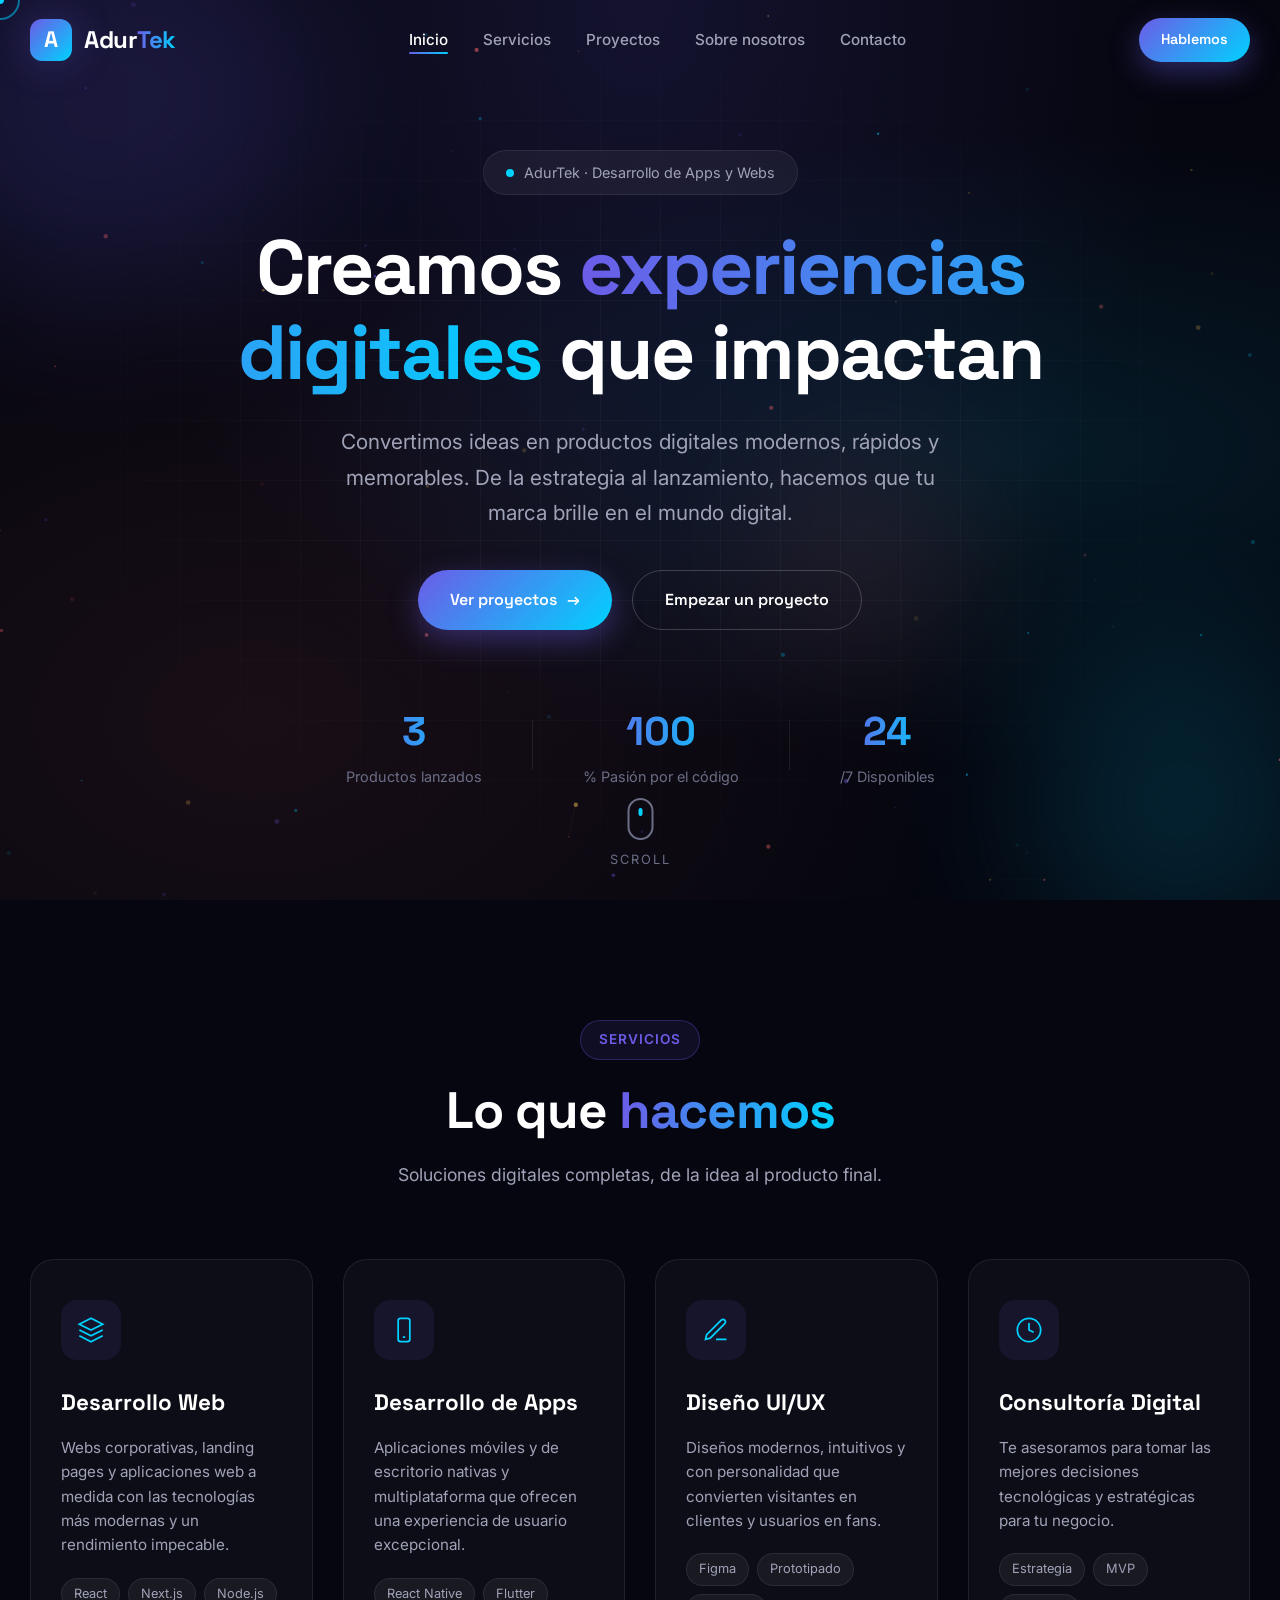
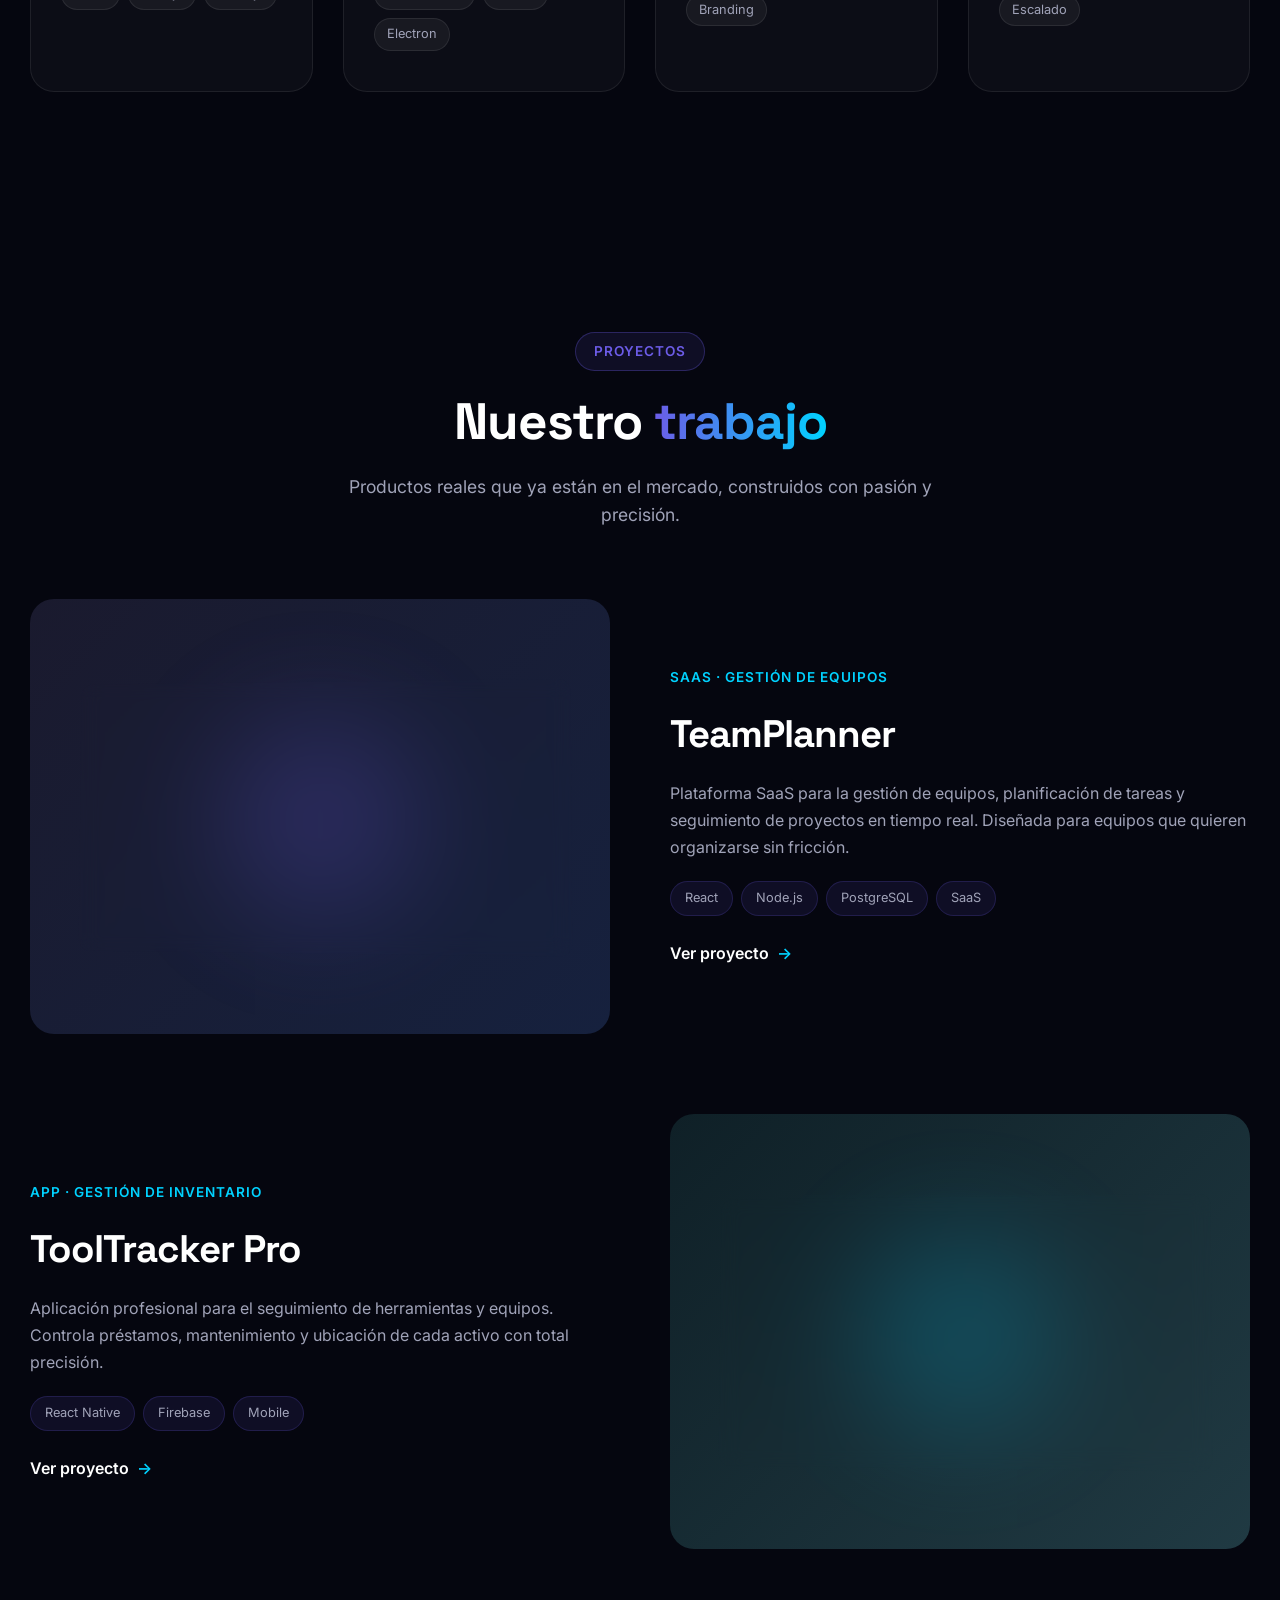
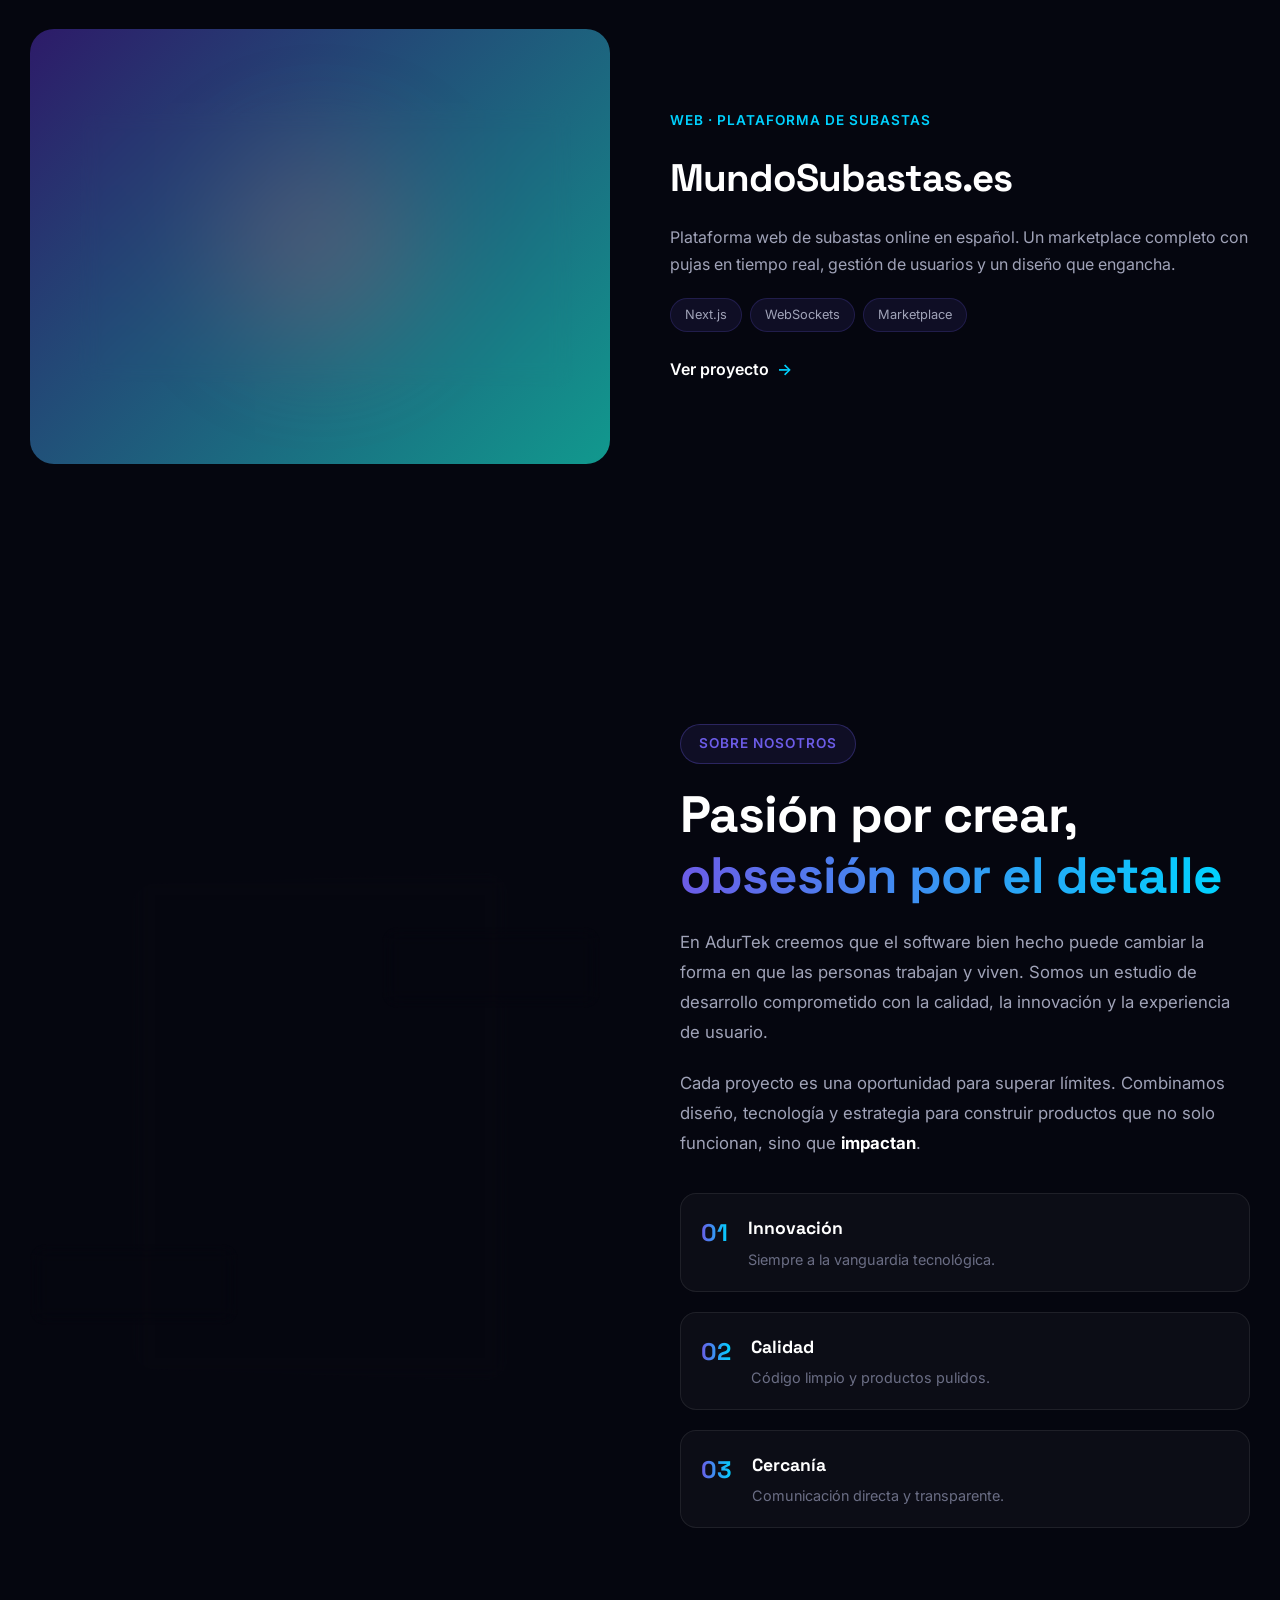
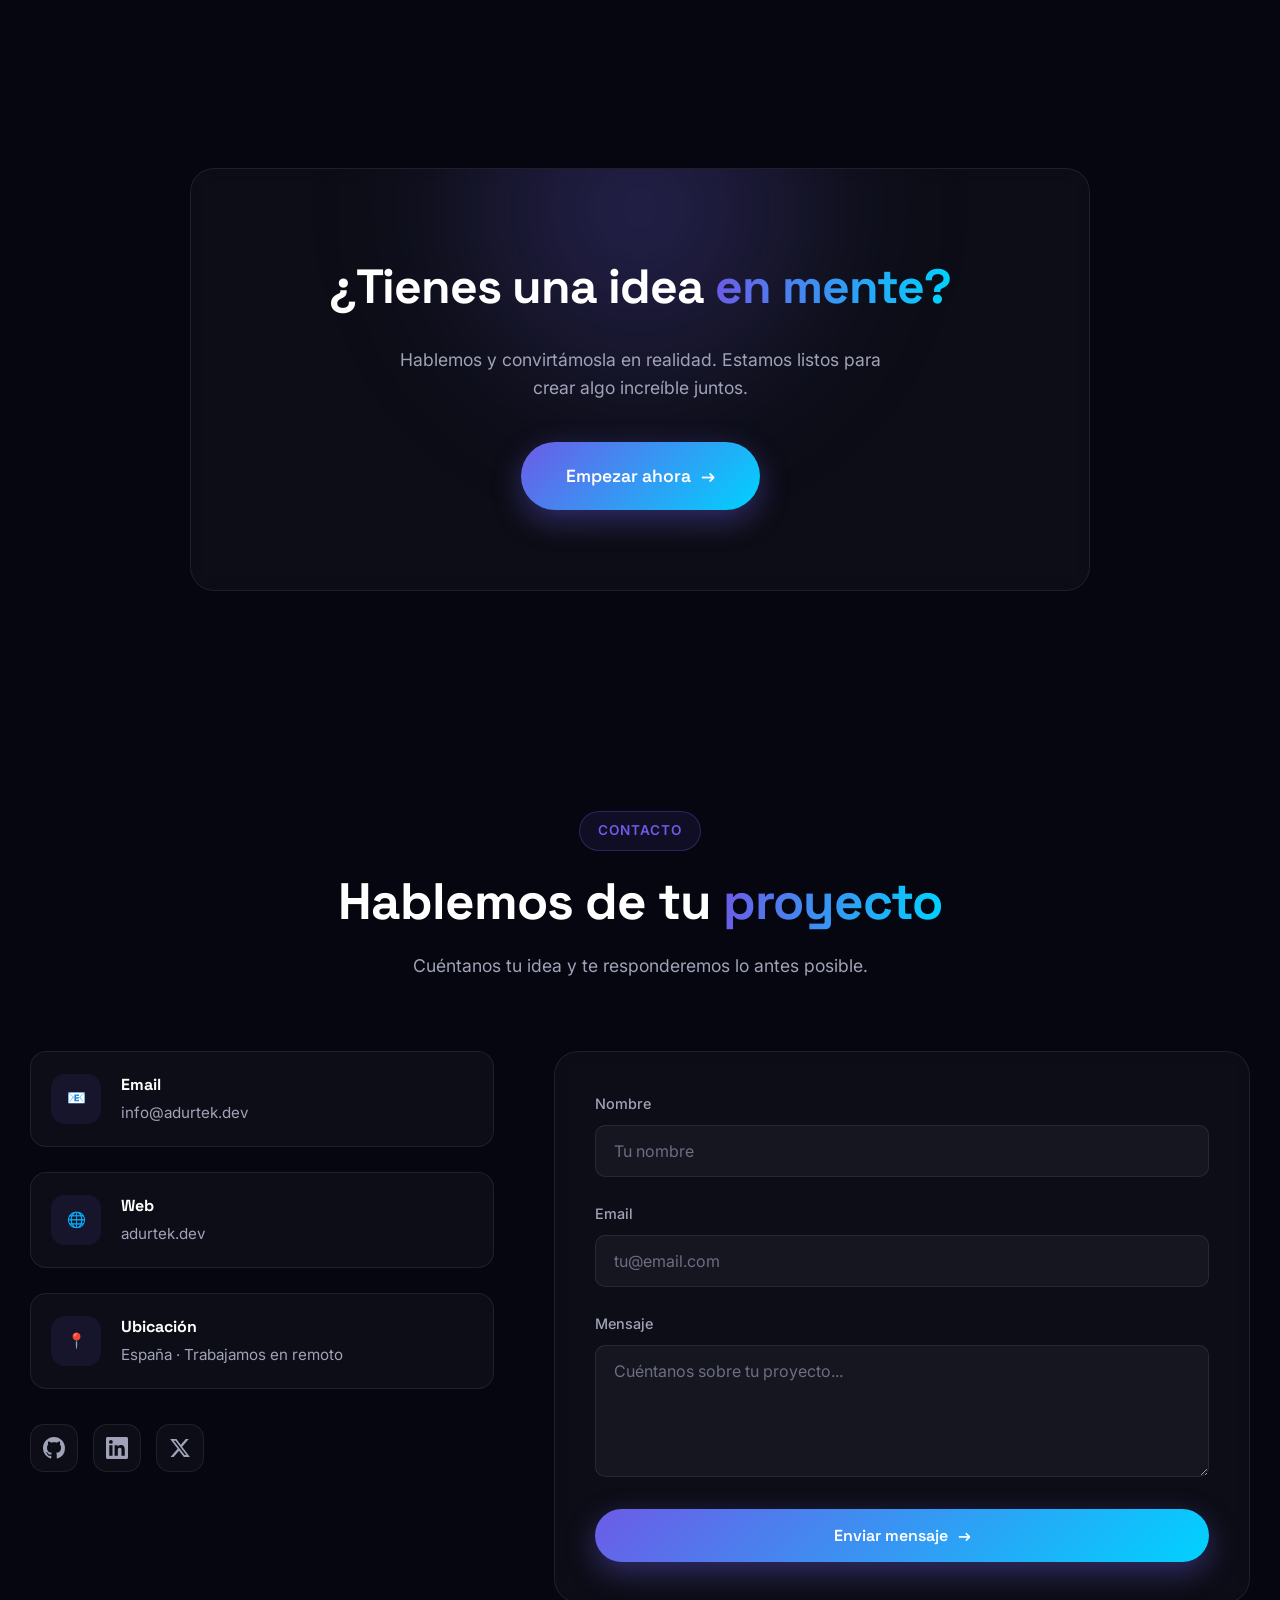
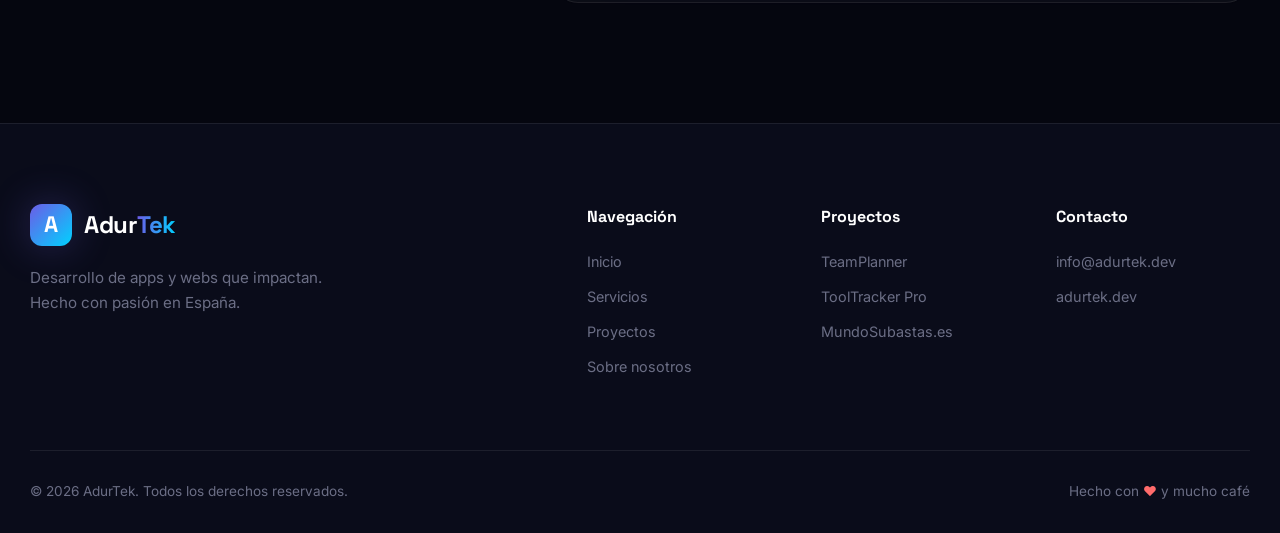
==== commit f9c40488: "Add hero image to About section" ====
--- a/index.html
+++ b/index.html
@@ -319,6 +319,9 @@
                         </div>
                     </div>
                     <div class="sobre-card-body">
+                        <div class="sobre-image-wrap">
+                            <img src="images/hero-image.jpg" alt="AdurTek - Estudio de desarrollo de apps y webs" class="sobre-image" loading="lazy">
+                        </div>
                         <div class="sobre-code">
                             <span class="code-line"><span class="code-keyword">const</span> <span class="code-var">mision</span> = <span class="code-string">"crear productos digitales que impacten"</span>;</span>
                             <span class="code-line"><span class="code-keyword">const</span> <span class="code-var">pasion</span> = <span class="code-number">100</span>;</span>
--- a/css/styles.css
+++ b/css/styles.css
@@ -1210,6 +1210,37 @@
 
 .sobre-card-body {
     padding: 25px;
+}
+
+.sobre-image-wrap {
+    position: relative;
+    border-radius: var(--radius-md);
+    overflow: hidden;
+    margin-bottom: 20px;
+    border: 1px solid var(--border-color);
+}
+
+.sobre-image {
+    width: 100%;
+    height: 200px;
+    object-fit: cover;
+    display: block;
+    transition: transform 0.5s ease;
+}
+
+.sobre-card-main:hover .sobre-image {
+    transform: scale(1.05);
+}
+
+.sobre-image-wrap::after {
+    content: '';
+    position: absolute;
+    top: 0;
+    left: 0;
+    width: 100%;
+    height: 100%;
+    background: linear-gradient(180deg, transparent 50%, rgba(5, 6, 15, 0.6));
+    pointer-events: none;
 }
 
 .sobre-code {
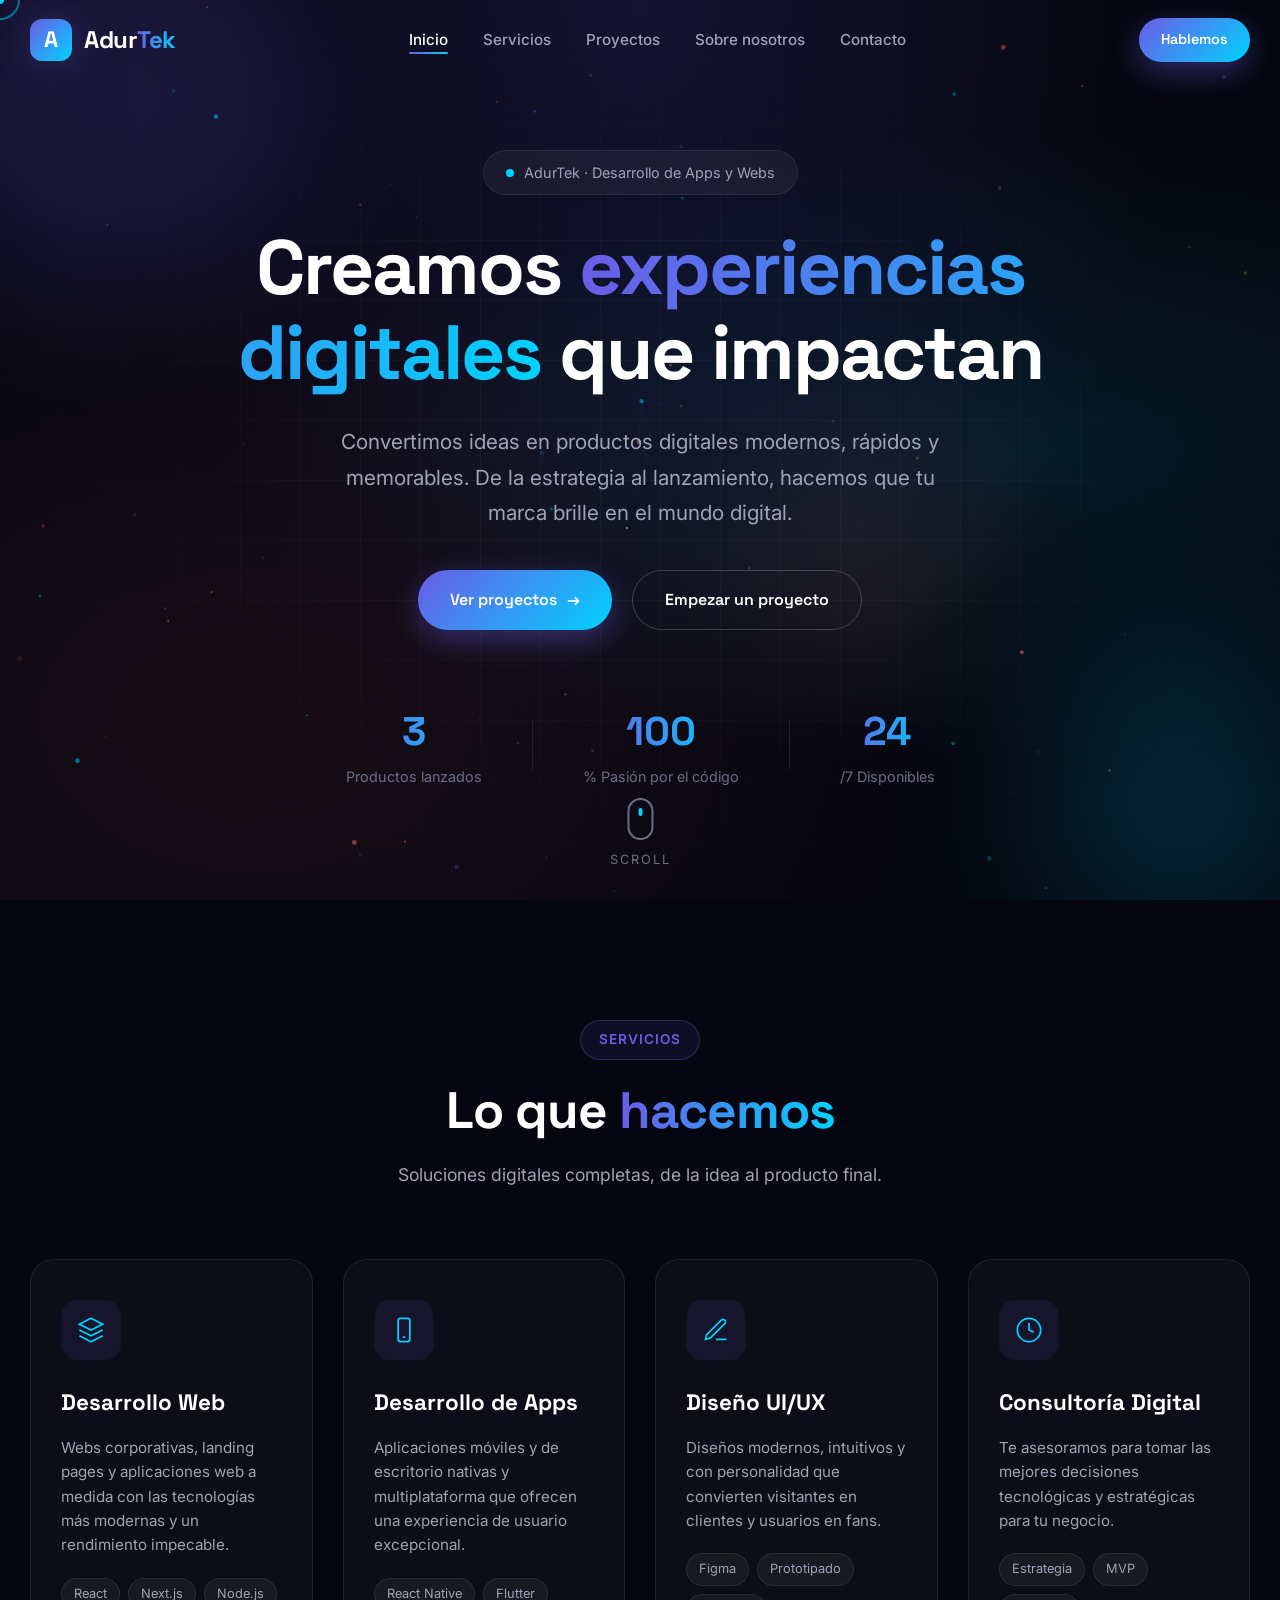
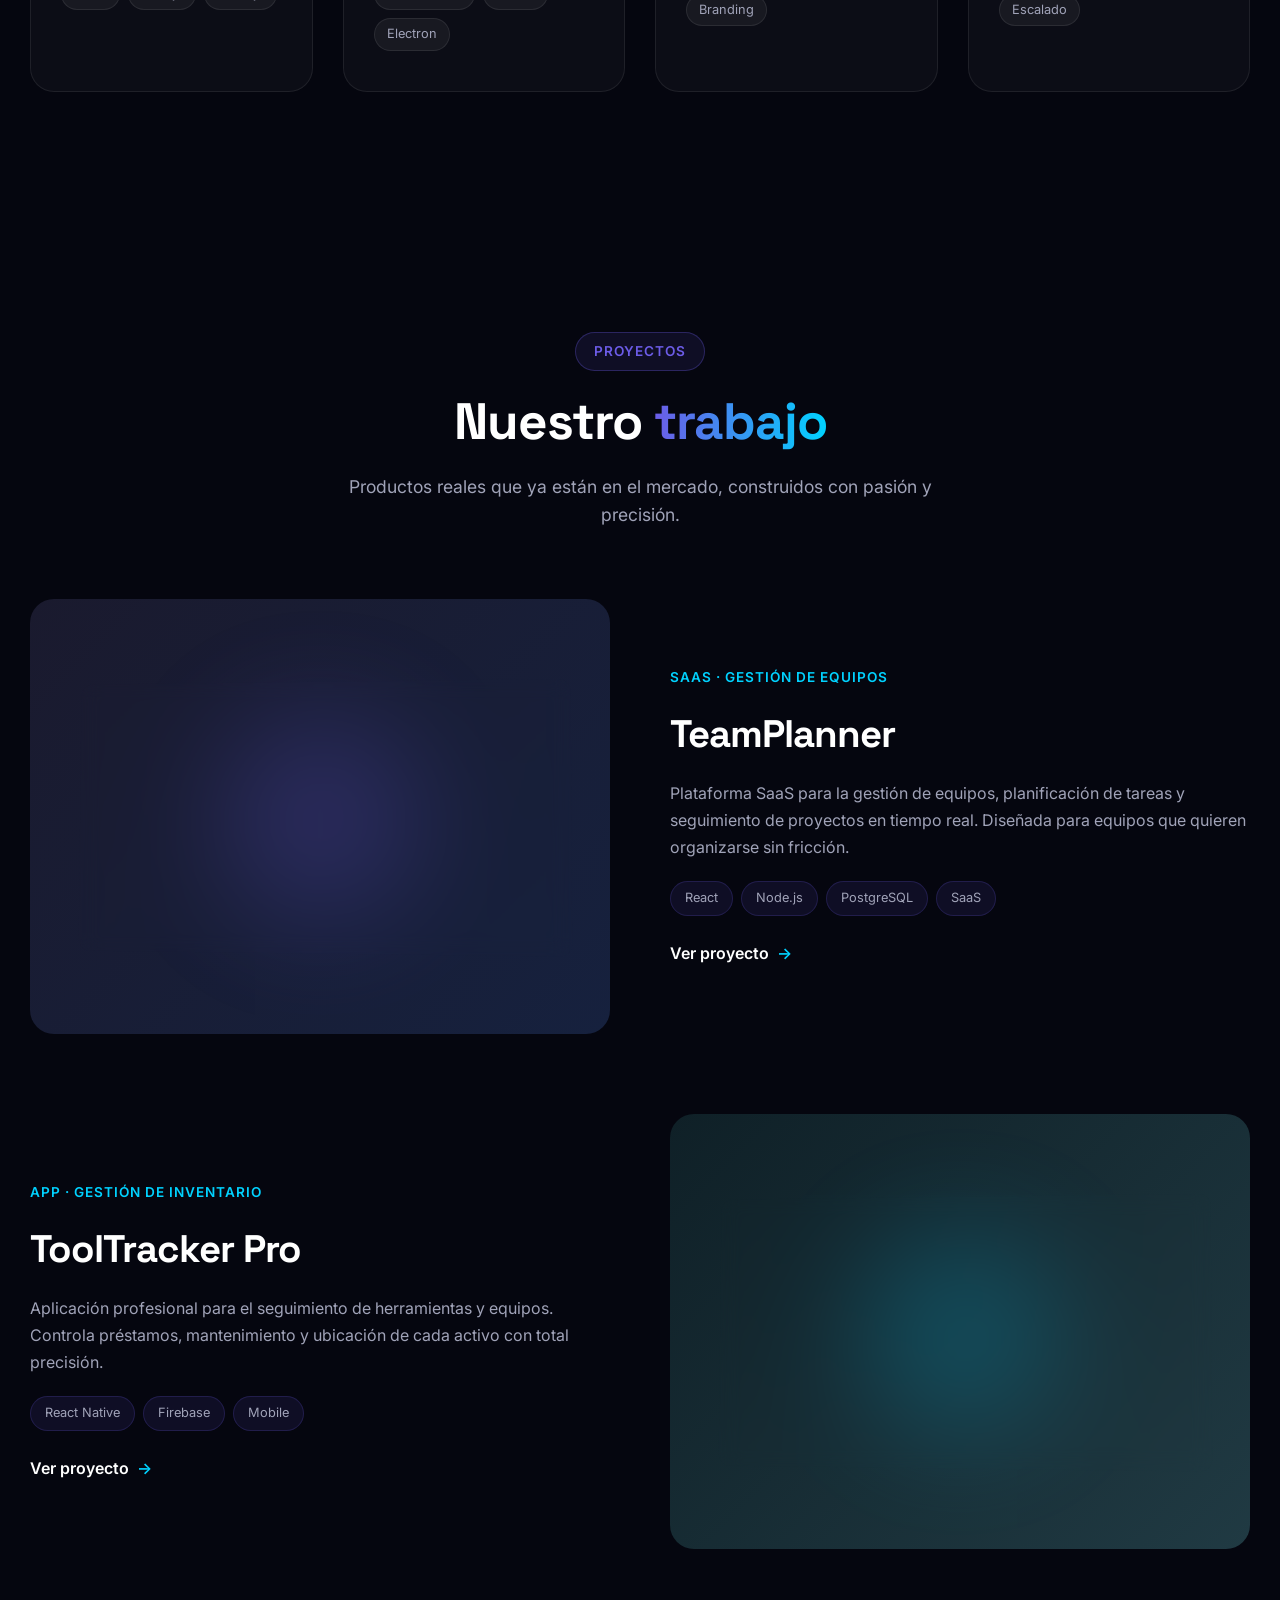
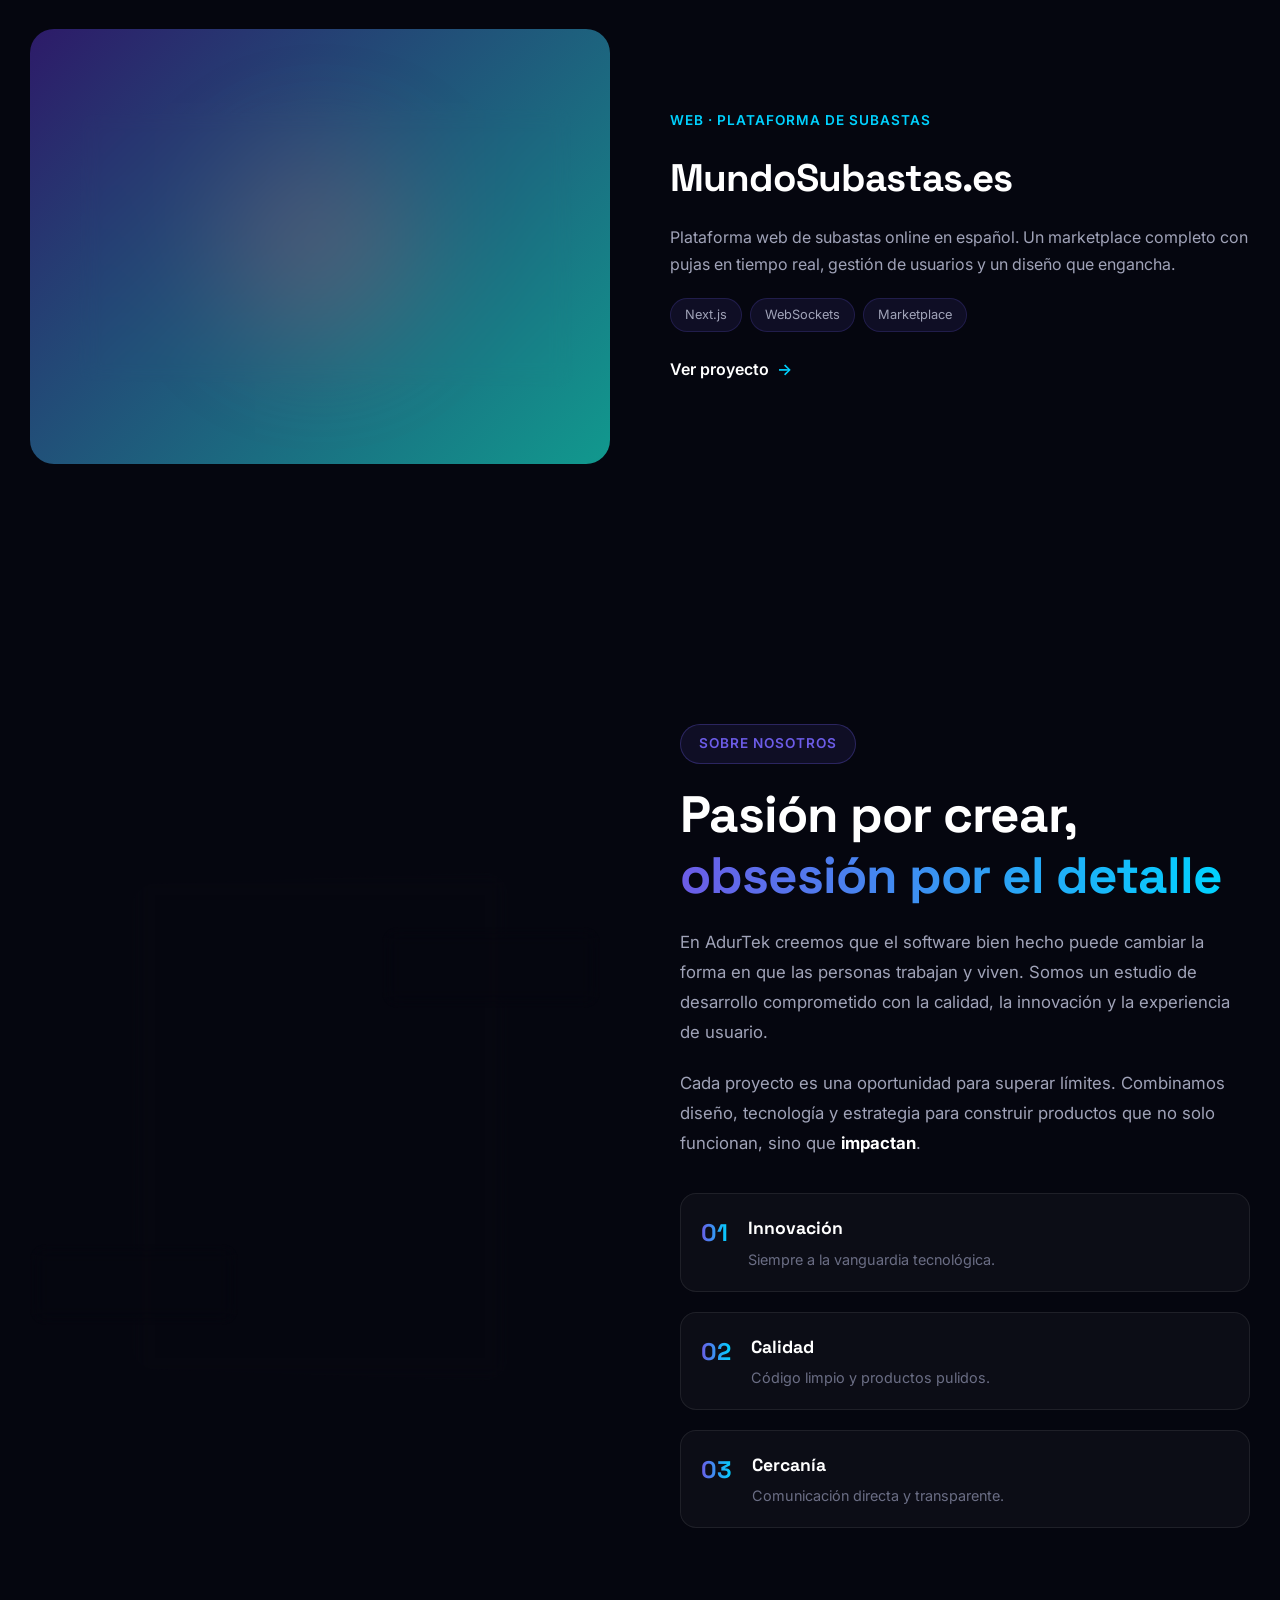
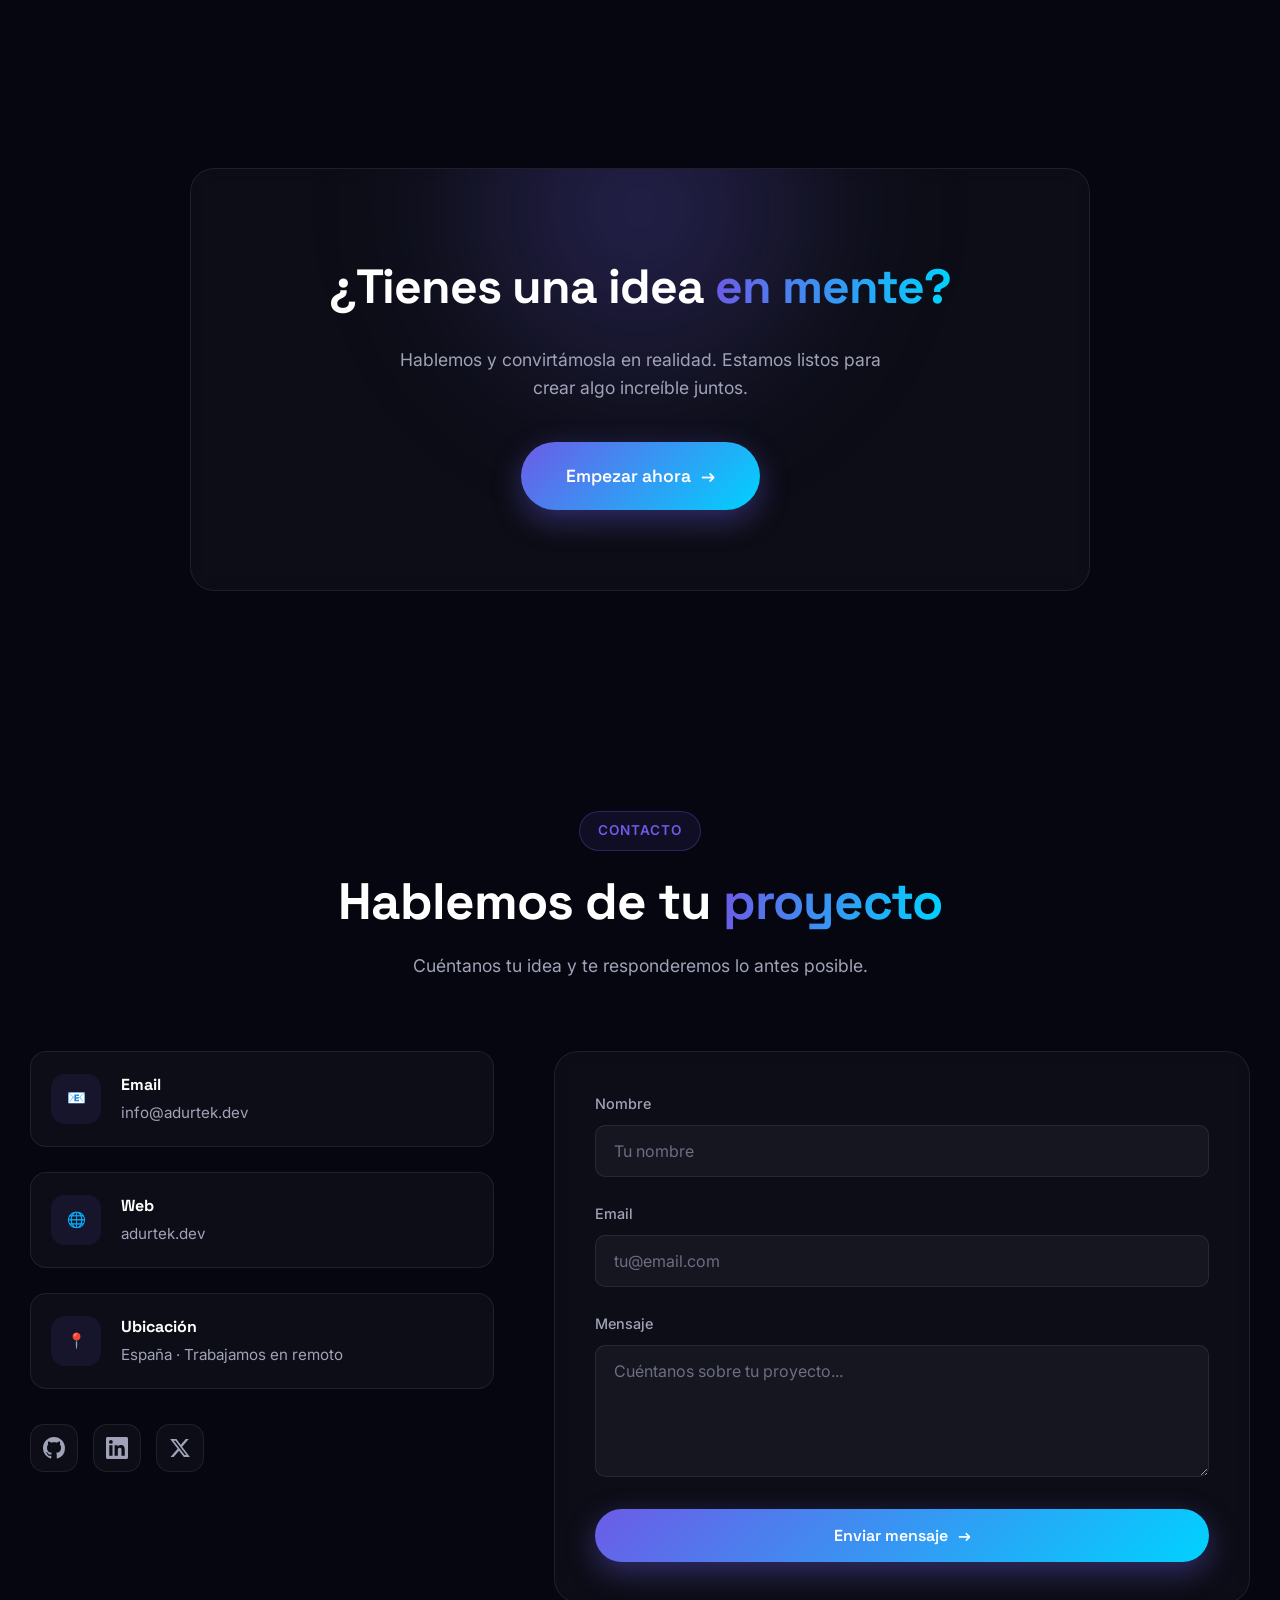
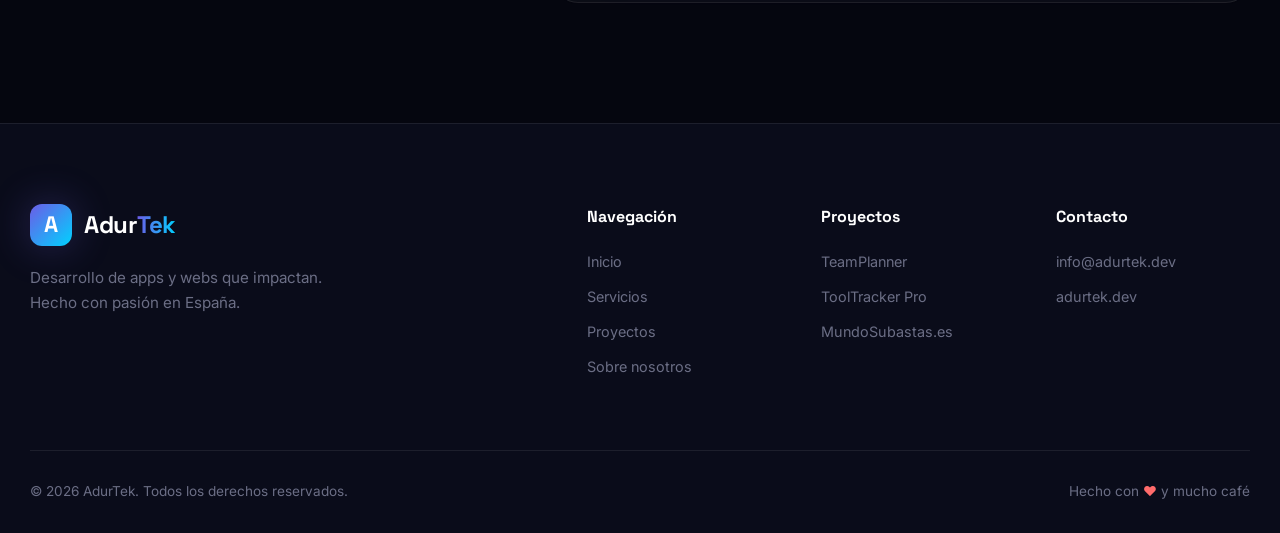
==== commit 81343fef: "Add project pages with B2B license sections" ====
--- a/index.html
+++ b/index.html
@@ -221,7 +221,7 @@
                     <div class="project-tags">
                         <span>React</span><span>Node.js</span><span>PostgreSQL</span><span>SaaS</span>
                     </div>
-                    <a href="#" class="project-link">Ver proyecto <span>→</span></a>
+                    <a href="teamplanner.html" class="project-link">Ver proyecto <span>→</span></a>
                 </div>
             </article>
 
@@ -261,7 +261,7 @@
                     <div class="project-tags">
                         <span>React Native</span><span>Firebase</span><span>Mobile</span>
                     </div>
-                    <a href="#" class="project-link">Ver proyecto <span>→</span></a>
+                    <a href="tooltracker.html" class="project-link">Ver proyecto <span>→</span></a>
                 </div>
             </article>
 
@@ -300,7 +300,7 @@
                     <div class="project-tags">
                         <span>Next.js</span><span>WebSockets</span><span>Marketplace</span>
                     </div>
-                    <a href="#" class="project-link">Ver proyecto <span>→</span></a>
+                    <a href="mundosubastas.html" class="project-link">Ver proyecto <span>→</span></a>
                 </div>
             </article>
         </div>
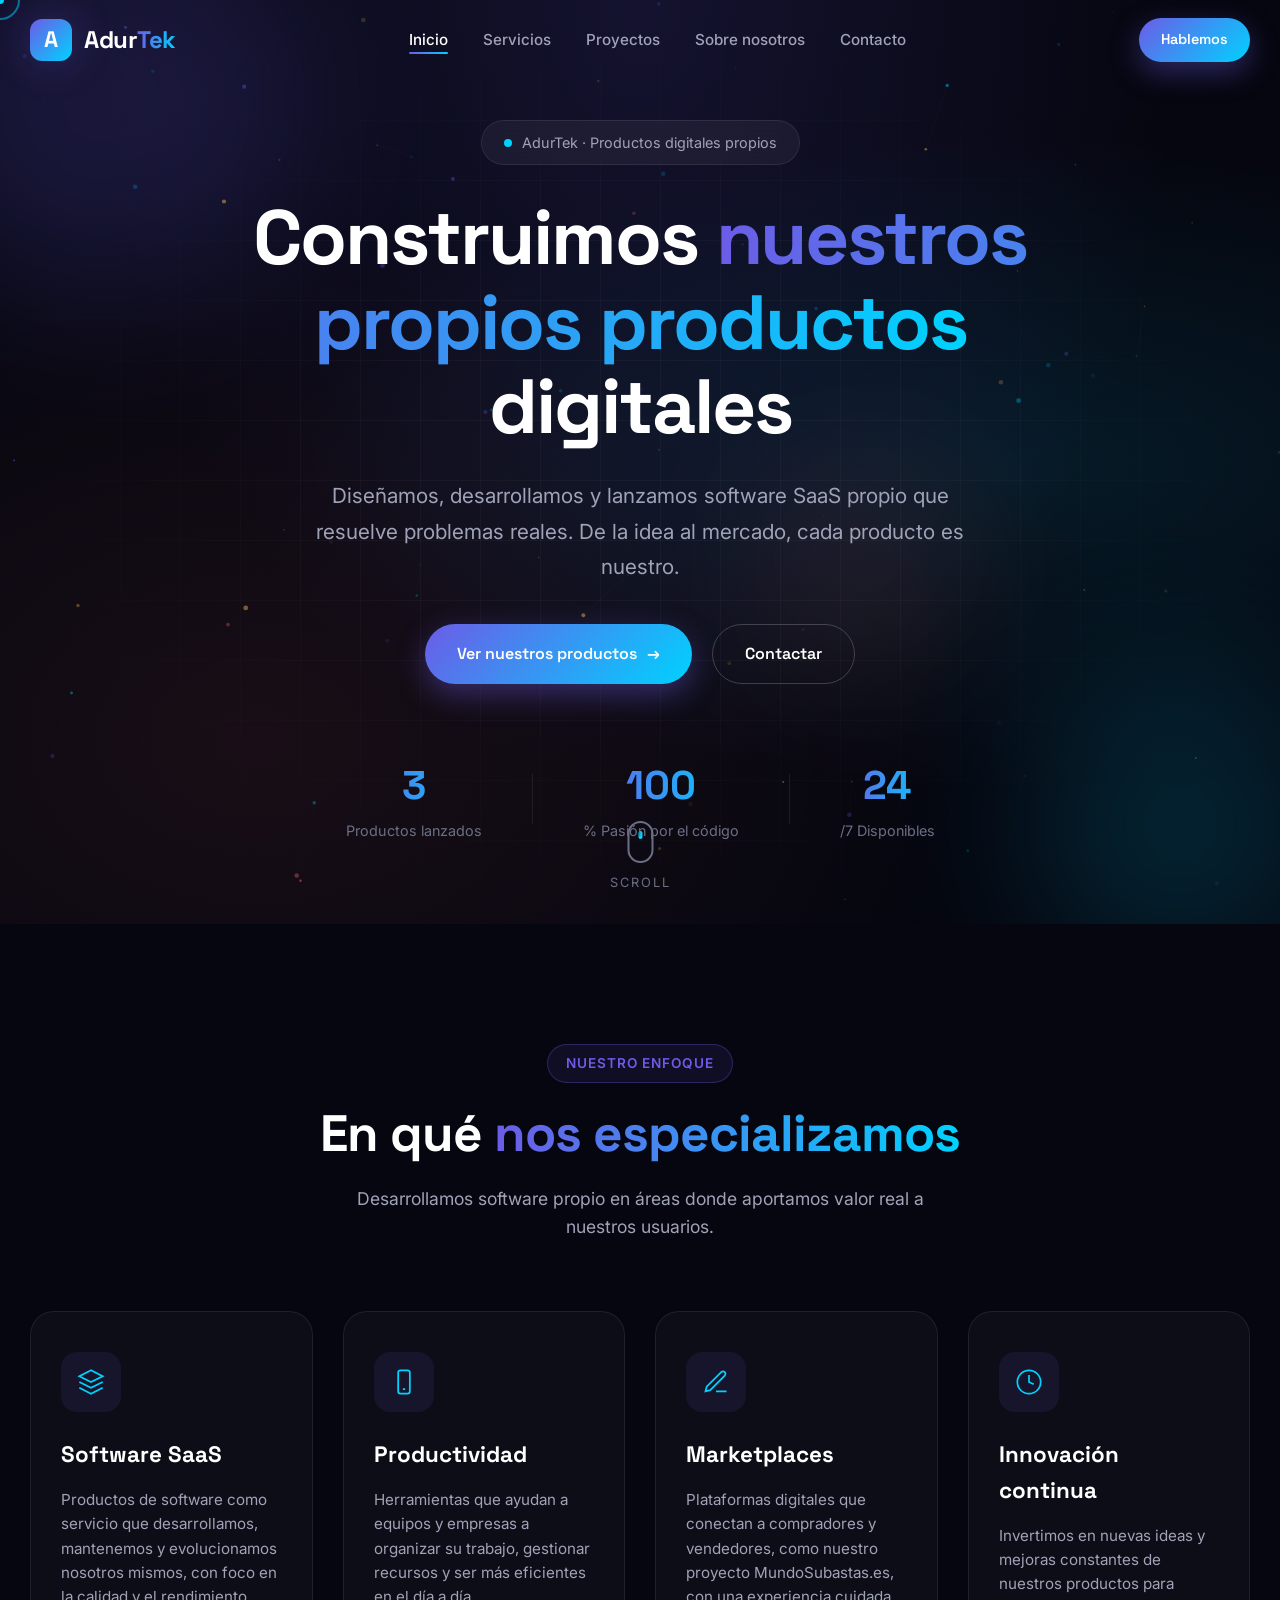
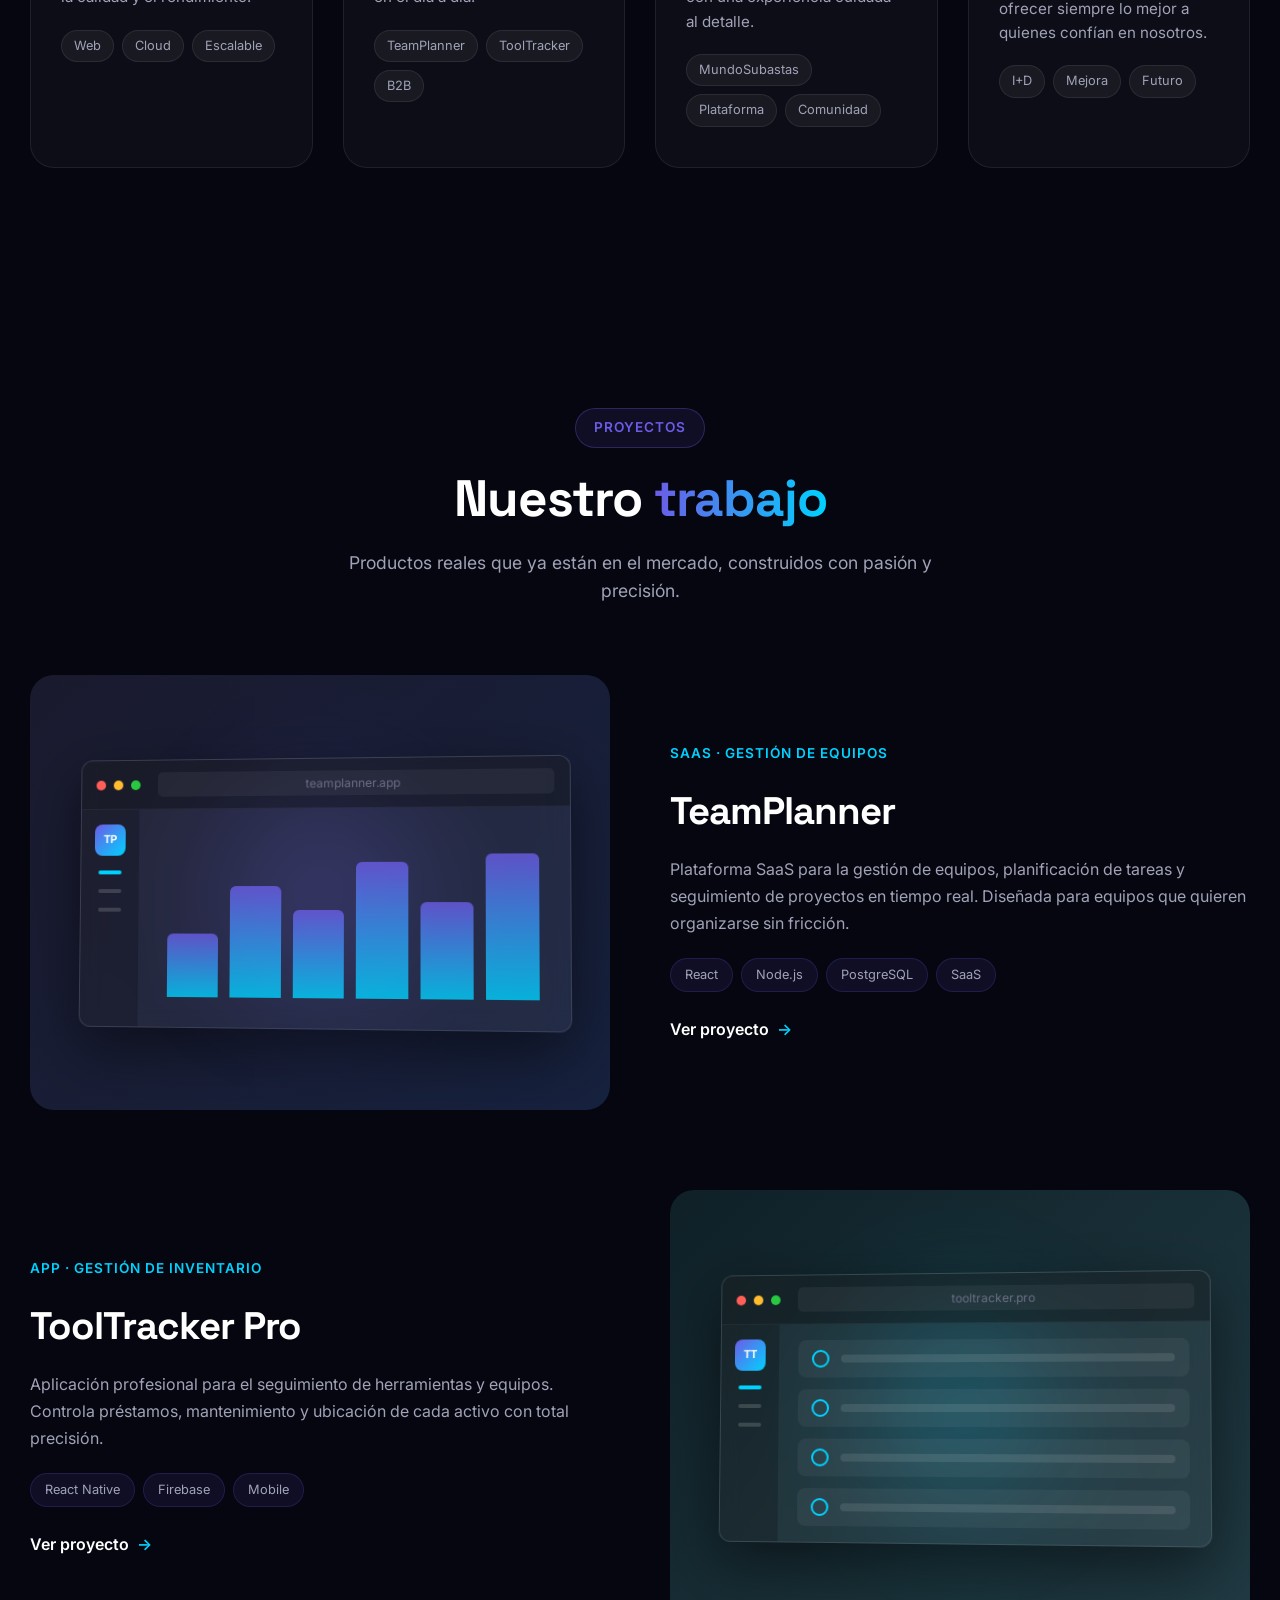
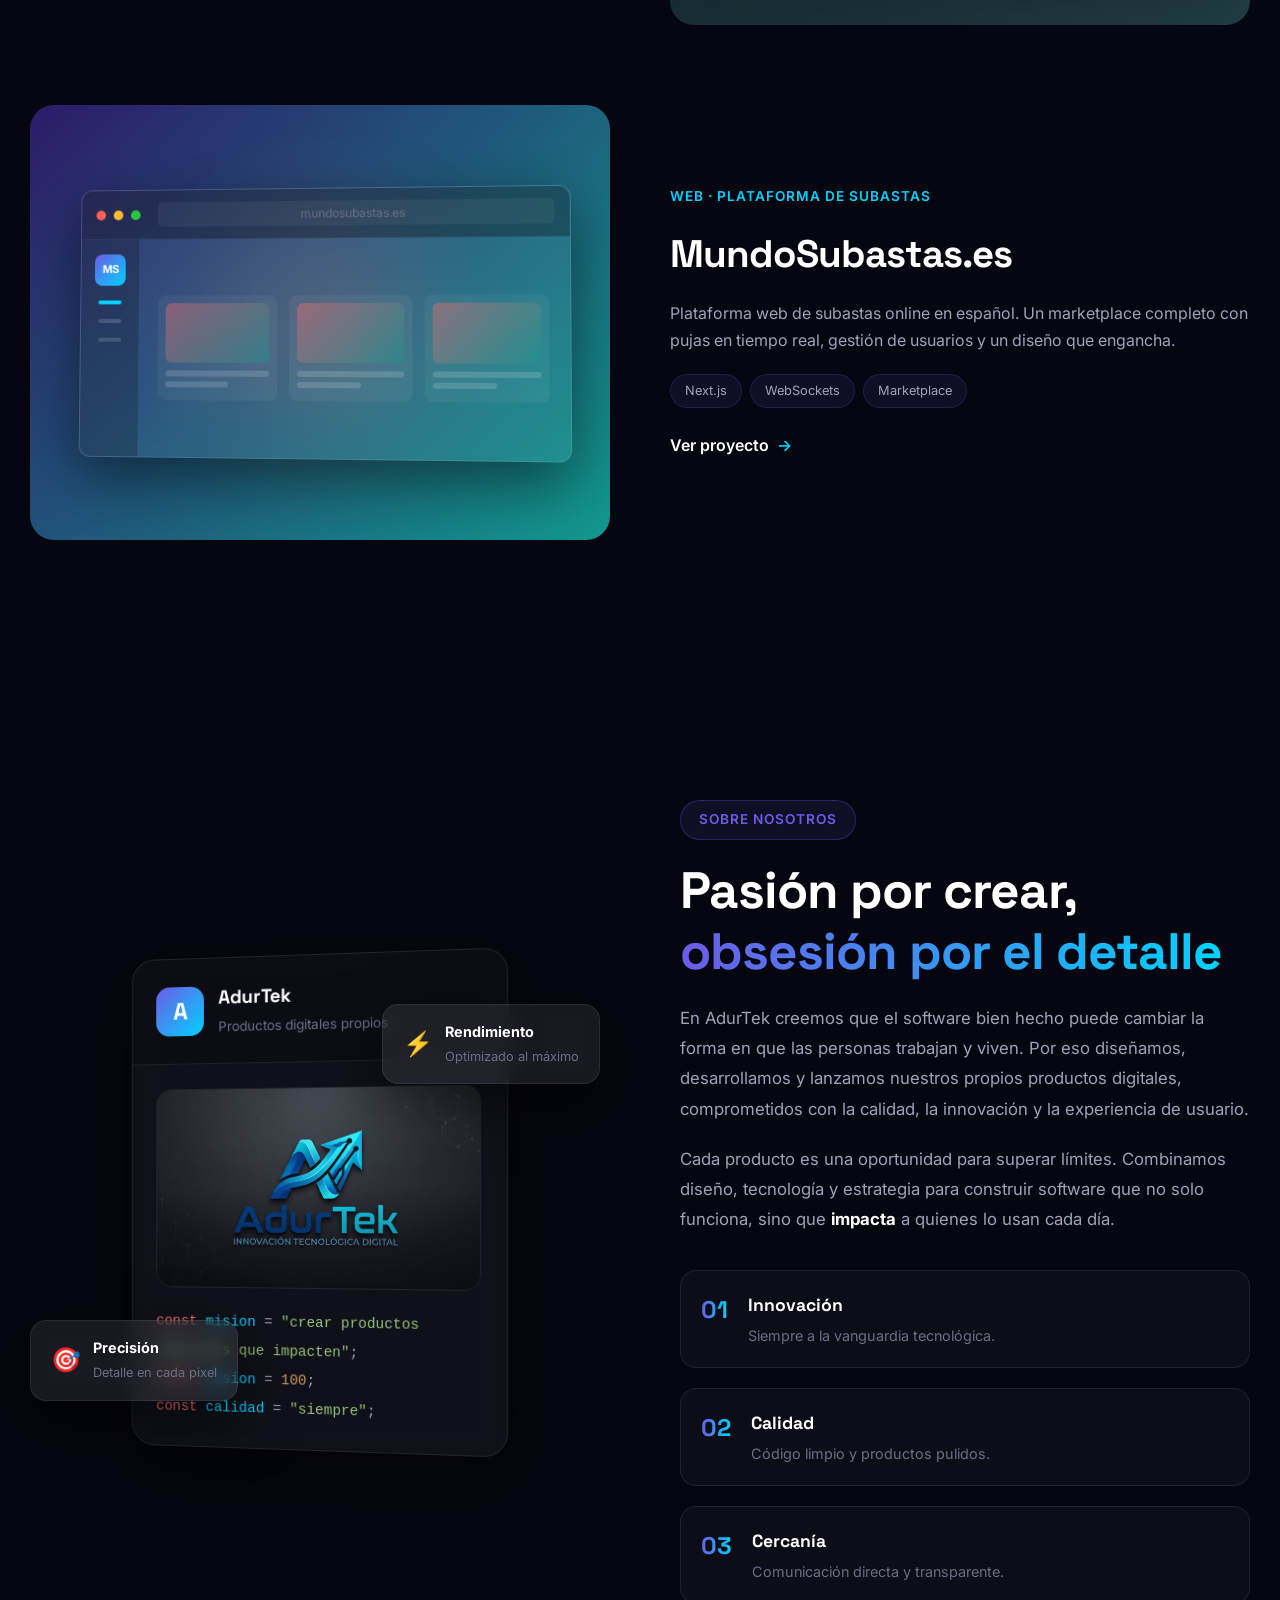
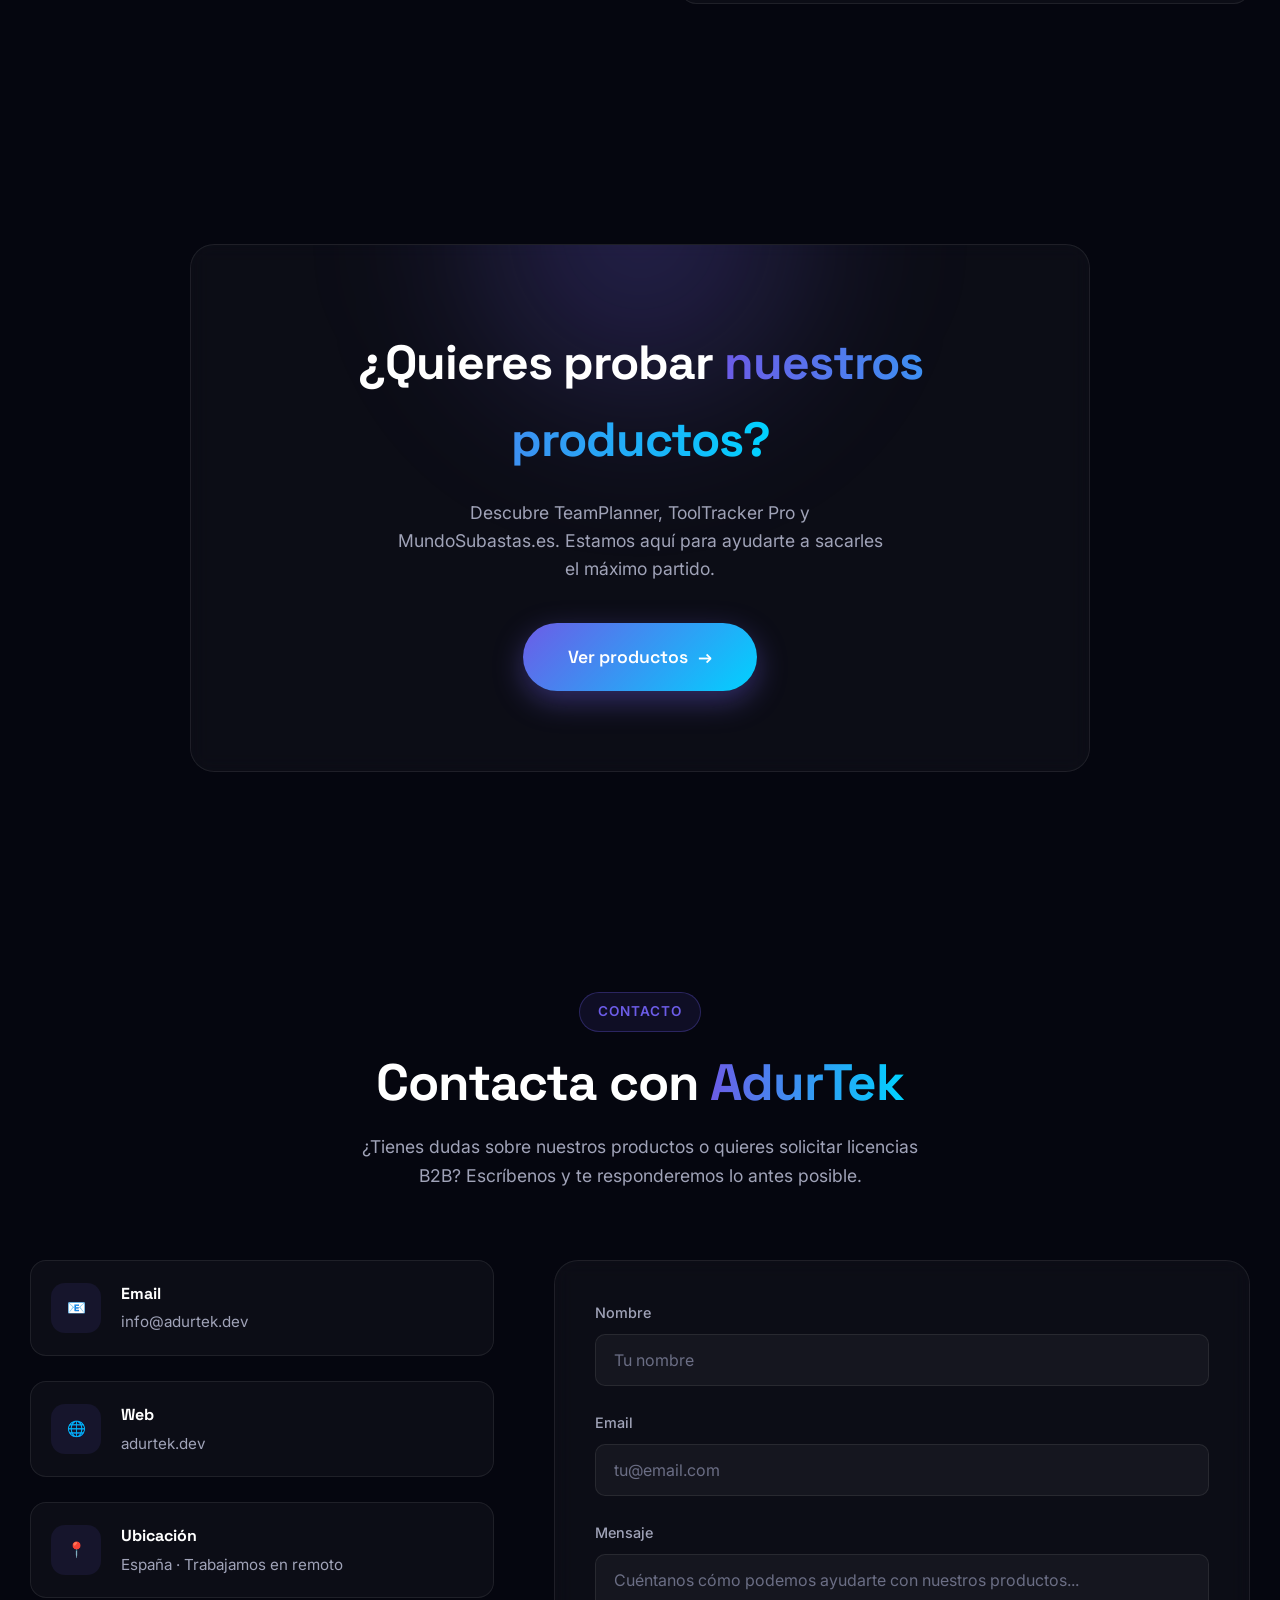
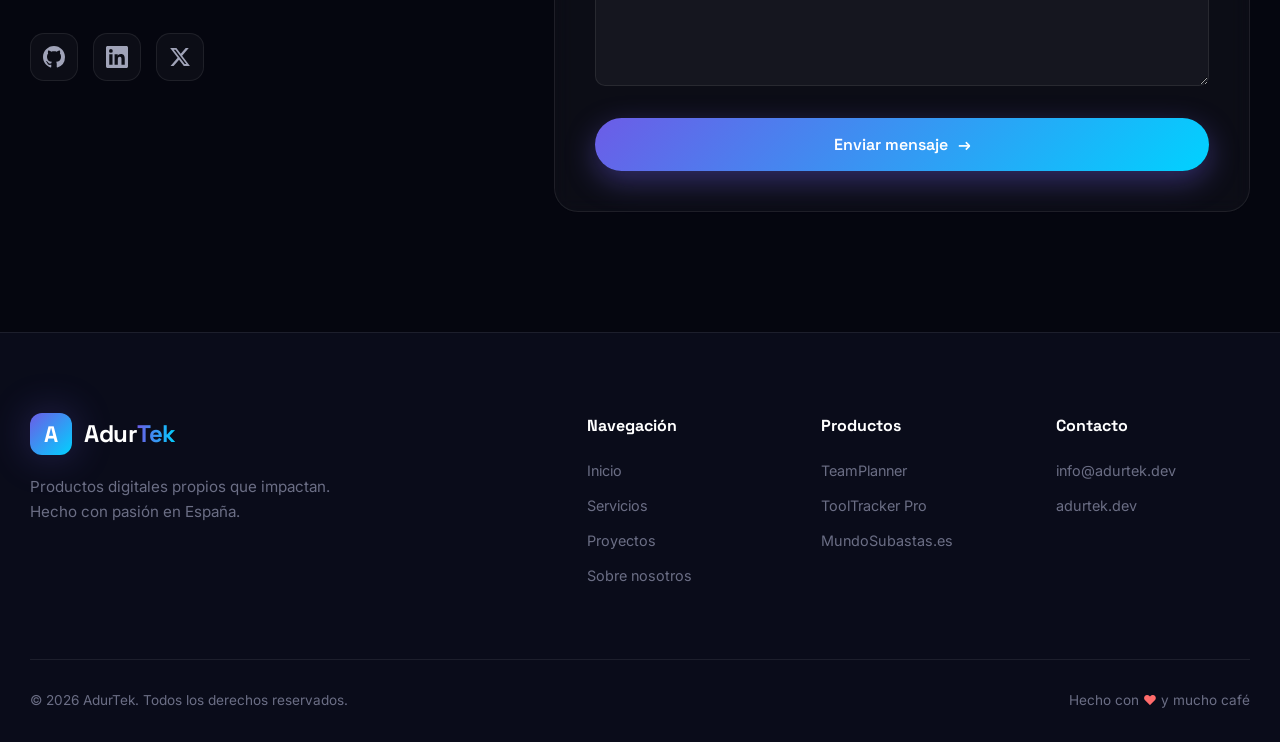
==== commit 4c4261a8: "Reposition AdurTek as product company, remove development service references" ====
--- a/index.html
+++ b/index.html
@@ -3,10 +3,10 @@
 <head>
     <meta charset="UTF-8">
     <meta name="viewport" content="width=device-width, initial-scale=1.0">
-    <meta name="description" content="AdurTek - Desarrollo de aplicaciones y webs modernas. Creamos productos digitales impactantes: TeamPlanner, ToolTracker Pro y MundoSubastas.es.">
-    <meta name="keywords" content="AdurTek, desarrollo web, desarrollo apps, TeamPlanner, ToolTracker Pro, MundoSubastas">
+    <meta name="description" content="AdurTek - Productos digitales propios: TeamPlanner, ToolTracker Pro y MundoSubastas.es. Software SaaS diseñado y desarrollado por nuestro equipo.">
+    <meta name="keywords" content="AdurTek, TeamPlanner, ToolTracker Pro, MundoSubastas, software SaaS, productos digitales">
     <meta name="author" content="AdurTek">
-    <title>AdurTek | Desarrollo de Apps y Webs</title>
+    <title>AdurTek | Productos digitales propios</title>
     <link rel="preconnect" href="https://fonts.googleapis.com">
     <link rel="preconnect" href="https://fonts.gstatic.com" crossorigin>
     <link href="https://fonts.googleapis.com/css2?family=Space+Grotesk:wght@300;400;500;600;700&family=Inter:wght@300;400;500;600;700;800&display=swap" rel="stylesheet">
@@ -72,18 +72,18 @@
         <div class="hero-content">
             <div class="hero-badge reveal">
                 <span class="badge-dot"></span>
-                AdurTek · Desarrollo de Apps y Webs
+                AdurTek · Productos digitales propios
             </div>
             <h1 class="hero-title reveal">
-                Creamos <span class="gradient-text">experiencias digitales</span> que impactan
+                Construimos <span class="gradient-text">nuestros propios productos</span> digitales
             </h1>
             <p class="hero-subtitle reveal">
-                Convertimos ideas en productos digitales modernos, rápidos y memorables.
-                De la estrategia al lanzamiento, hacemos que tu marca brille en el mundo digital.
+                Diseñamos, desarrollamos y lanzamos software SaaS propio que resuelve problemas reales.
+                De la idea al mercado, cada producto es nuestro.
             </p>
             <div class="hero-actions reveal">
-                <a href="#proyectos" class="btn btn-primary">Ver proyectos <span class="btn-arrow">→</span></a>
-                <a href="#contacto" class="btn btn-outline">Empezar un proyecto</a>
+                <a href="#proyectos" class="btn btn-primary">Ver nuestros productos <span class="btn-arrow">→</span></a>
+                <a href="#contacto" class="btn btn-outline">Contactar</a>
             </div>
             <div class="hero-stats reveal">
                 <div class="stat">
@@ -110,12 +110,12 @@
         </div>
     </header>
 
-    <!-- SERVICIOS -->
+    <!-- ÁREAS DE PRODUCTO -->
     <section class="section servicios" id="servicios">
         <div class="section-header reveal">
-            <span class="section-tag">Servicios</span>
-            <h2 class="section-title">Lo que <span class="gradient-text">hacemos</span></h2>
-            <p class="section-subtitle">Soluciones digitales completas, de la idea al producto final.</p>
+            <span class="section-tag">Nuestro enfoque</span>
+            <h2 class="section-title">En qué <span class="gradient-text">nos especializamos</span></h2>
+            <p class="section-subtitle">Desarrollamos software propio en áreas donde aportamos valor real a nuestros usuarios.</p>
         </div>
         <div class="services-grid">
             <div class="service-card reveal">
@@ -126,10 +126,10 @@
                         <path d="M2 12l10 5 10-5"/>
                     </svg>
                 </div>
-                <h3>Desarrollo Web</h3>
-                <p>Webs corporativas, landing pages y aplicaciones web a medida con las tecnologías más modernas y un rendimiento impecable.</p>
+                <h3>Software SaaS</h3>
+                <p>Productos de software como servicio que desarrollamos, mantenemos y evolucionamos nosotros mismos, con foco en la calidad y el rendimiento.</p>
                 <div class="service-tags">
-                    <span>React</span><span>Next.js</span><span>Node.js</span>
+                    <span>Web</span><span>Cloud</span><span>Escalable</span>
                 </div>
             </div>
             <div class="service-card reveal">
@@ -139,10 +139,10 @@
                         <line x1="11" y1="18" x2="13" y2="18"/>
                     </svg>
                 </div>
-                <h3>Desarrollo de Apps</h3>
-                <p>Aplicaciones móviles y de escritorio nativas y multiplataforma que ofrecen una experiencia de usuario excepcional.</p>
+                <h3>Productividad</h3>
+                <p>Herramientas que ayudan a equipos y empresas a organizar su trabajo, gestionar recursos y ser más eficientes en el día a día.</p>
                 <div class="service-tags">
-                    <span>React Native</span><span>Flutter</span><span>Electron</span>
+                    <span>TeamPlanner</span><span>ToolTracker</span><span>B2B</span>
                 </div>
             </div>
             <div class="service-card reveal">
@@ -152,10 +152,10 @@
                         <path d="M16.5 3.5a2.121 2.121 0 013 3L7 19l-4 1 1-4L16.5 3.5z"/>
                     </svg>
                 </div>
-                <h3>Diseño UI/UX</h3>
-                <p>Diseños modernos, intuitivos y con personalidad que convierten visitantes en clientes y usuarios en fans.</p>
+                <h3>Marketplaces</h3>
+                <p>Plataformas digitales que conectan a compradores y vendedores, como nuestro proyecto MundoSubastas.es, con una experiencia cuidada al detalle.</p>
                 <div class="service-tags">
-                    <span>Figma</span><span>Prototipado</span><span>Branding</span>
+                    <span>MundoSubastas</span><span>Plataforma</span><span>Comunidad</span>
                 </div>
             </div>
             <div class="service-card reveal">
@@ -165,10 +165,10 @@
                         <path d="M12 6v6l4 2"/>
                     </svg>
                 </div>
-                <h3>Consultoría Digital</h3>
-                <p>Te asesoramos para tomar las mejores decisiones tecnológicas y estratégicas para tu negocio.</p>
+                <h3>Innovación continua</h3>
+                <p>Invertimos en nuevas ideas y mejoras constantes de nuestros productos para ofrecer siempre lo mejor a quienes confían en nosotros.</p>
                 <div class="service-tags">
-                    <span>Estrategia</span><span>MVP</span><span>Escalado</span>
+                    <span>I+D</span><span>Mejora</span><span>Futuro</span>
                 </div>
             </div>
         </div>
@@ -315,12 +315,12 @@
                         <span class="sobre-avatar">A</span>
                         <div>
                             <h4>AdurTek</h4>
-                            <span class="sobre-role">Estudio de desarrollo</span>
+                            <span class="sobre-role">Productos digitales propios</span>
                         </div>
                     </div>
                     <div class="sobre-card-body">
                         <div class="sobre-image-wrap">
-                            <img src="images/hero-image.jpg" alt="AdurTek - Estudio de desarrollo de apps y webs" class="sobre-image" loading="lazy">
+                            <img src="images/hero-image.jpg" alt="AdurTek - Productos digitales propios" class="sobre-image" loading="lazy">
                         </div>
                         <div class="sobre-code">
                             <span class="code-line"><span class="code-keyword">const</span> <span class="code-var">mision</span> = <span class="code-string">"crear productos digitales que impacten"</span>;</span>
@@ -348,10 +348,10 @@
                 <span class="section-tag">Sobre nosotros</span>
                 <h2 class="section-title">Pasión por crear, <span class="gradient-text">obsesión por el detalle</span></h2>
                 <p class="sobre-text">
-                    En AdurTek creemos que el software bien hecho puede cambiar la forma en que las personas trabajan y viven. Somos un estudio de desarrollo comprometido con la calidad, la innovación y la experiencia de usuario.
+                    En AdurTek creemos que el software bien hecho puede cambiar la forma en que las personas trabajan y viven. Por eso diseñamos, desarrollamos y lanzamos nuestros propios productos digitales, comprometidos con la calidad, la innovación y la experiencia de usuario.
                 </p>
                 <p class="sobre-text">
-                    Cada proyecto es una oportunidad para superar límites. Combinamos diseño, tecnología y estrategia para construir productos que no solo funcionan, sino que <strong>impactan</strong>.
+                    Cada producto es una oportunidad para superar límites. Combinamos diseño, tecnología y estrategia para construir software que no solo funciona, sino que <strong>impacta</strong> a quienes lo usan cada día.
                 </p>
                 <div class="sobre-values">
                     <div class="value-item">
@@ -384,9 +384,9 @@
     <section class="cta-section">
         <div class="cta-container reveal">
             <div class="cta-glow"></div>
-            <h2 class="cta-title">¿Tienes una idea <span class="gradient-text">en mente?</span></h2>
-            <p class="cta-subtitle">Hablemos y convirtámosla en realidad. Estamos listos para crear algo increíble juntos.</p>
-            <a href="#contacto" class="btn btn-primary btn-lg">Empezar ahora <span class="btn-arrow">→</span></a>
+            <h2 class="cta-title">¿Quieres probar <span class="gradient-text">nuestros productos?</span></h2>
+            <p class="cta-subtitle">Descubre TeamPlanner, ToolTracker Pro y MundoSubastas.es. Estamos aquí para ayudarte a sacarles el máximo partido.</p>
+            <a href="#proyectos" class="btn btn-primary btn-lg">Ver productos <span class="btn-arrow">→</span></a>
         </div>
     </section>
 
@@ -394,8 +394,8 @@
     <section class="section contacto" id="contacto">
         <div class="section-header reveal">
             <span class="section-tag">Contacto</span>
-            <h2 class="section-title">Hablemos de tu <span class="gradient-text">proyecto</span></h2>
-            <p class="section-subtitle">Cuéntanos tu idea y te responderemos lo antes posible.</p>
+            <h2 class="section-title">Contacta con <span class="gradient-text">AdurTek</span></h2>
+            <p class="section-subtitle">¿Tienes dudas sobre nuestros productos o quieres solicitar licencias B2B? Escríbenos y te responderemos lo antes posible.</p>
         </div>
         <div class="contact-container">
             <div class="contact-info reveal">
@@ -443,7 +443,7 @@
                 </div>
                 <div class="form-group">
                     <label for="message">Mensaje</label>
-                    <textarea id="message" name="message" rows="5" placeholder="Cuéntanos sobre tu proyecto..." required></textarea>
+                    <textarea id="message" name="message" rows="5" placeholder="Cuéntanos cómo podemos ayudarte con nuestros productos..." required></textarea>
                 </div>
                 <button type="submit" class="btn btn-primary btn-full">Enviar mensaje <span class="btn-arrow">→</span></button>
                 <p class="form-success" id="formSuccess">¡Mensaje enviado! Te responderemos pronto. 🚀</p>
@@ -459,7 +459,7 @@
                     <span class="logo-mark">A</span>
                     <span class="logo-text">Adur<span class="logo-accent">Tek</span></span>
                 </a>
-                <p>Desarrollo de apps y webs que impactan. Hecho con pasión en España.</p>
+                <p>Productos digitales propios que impactan. Hecho con pasión en España.</p>
             </div>
             <div class="footer-links">
                 <div class="footer-col">
@@ -470,10 +470,10 @@
                     <a href="#sobre">Sobre nosotros</a>
                 </div>
                 <div class="footer-col">
-                    <h4>Proyectos</h4>
-                    <a href="#proyectos">TeamPlanner</a>
-                    <a href="#proyectos">ToolTracker Pro</a>
-                    <a href="#proyectos">MundoSubastas.es</a>
+                    <h4>Productos</h4>
+                    <a href="teamplanner.html">TeamPlanner</a>
+                    <a href="tooltracker.html">ToolTracker Pro</a>
+                    <a href="mundosubastas.html">MundoSubastas.es</a>
                 </div>
                 <div class="footer-col">
                     <h4>Contacto</h4>
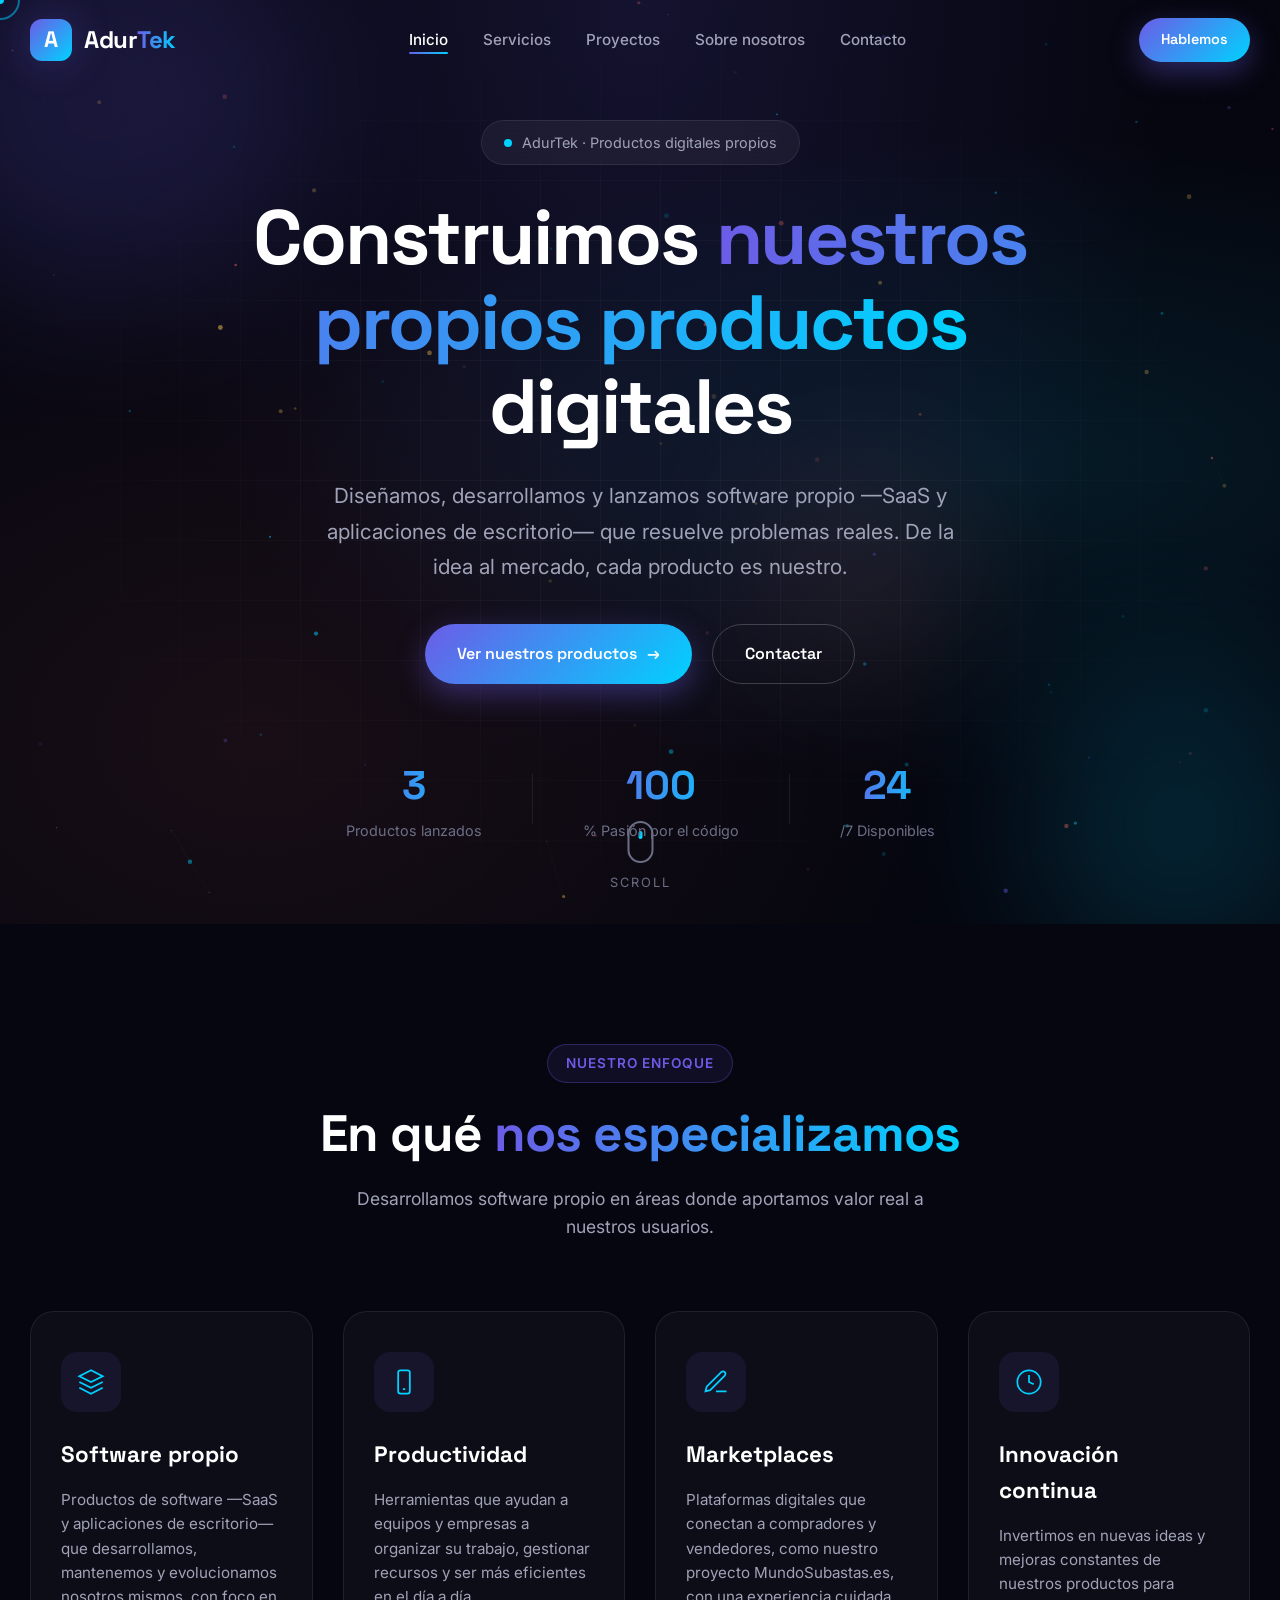
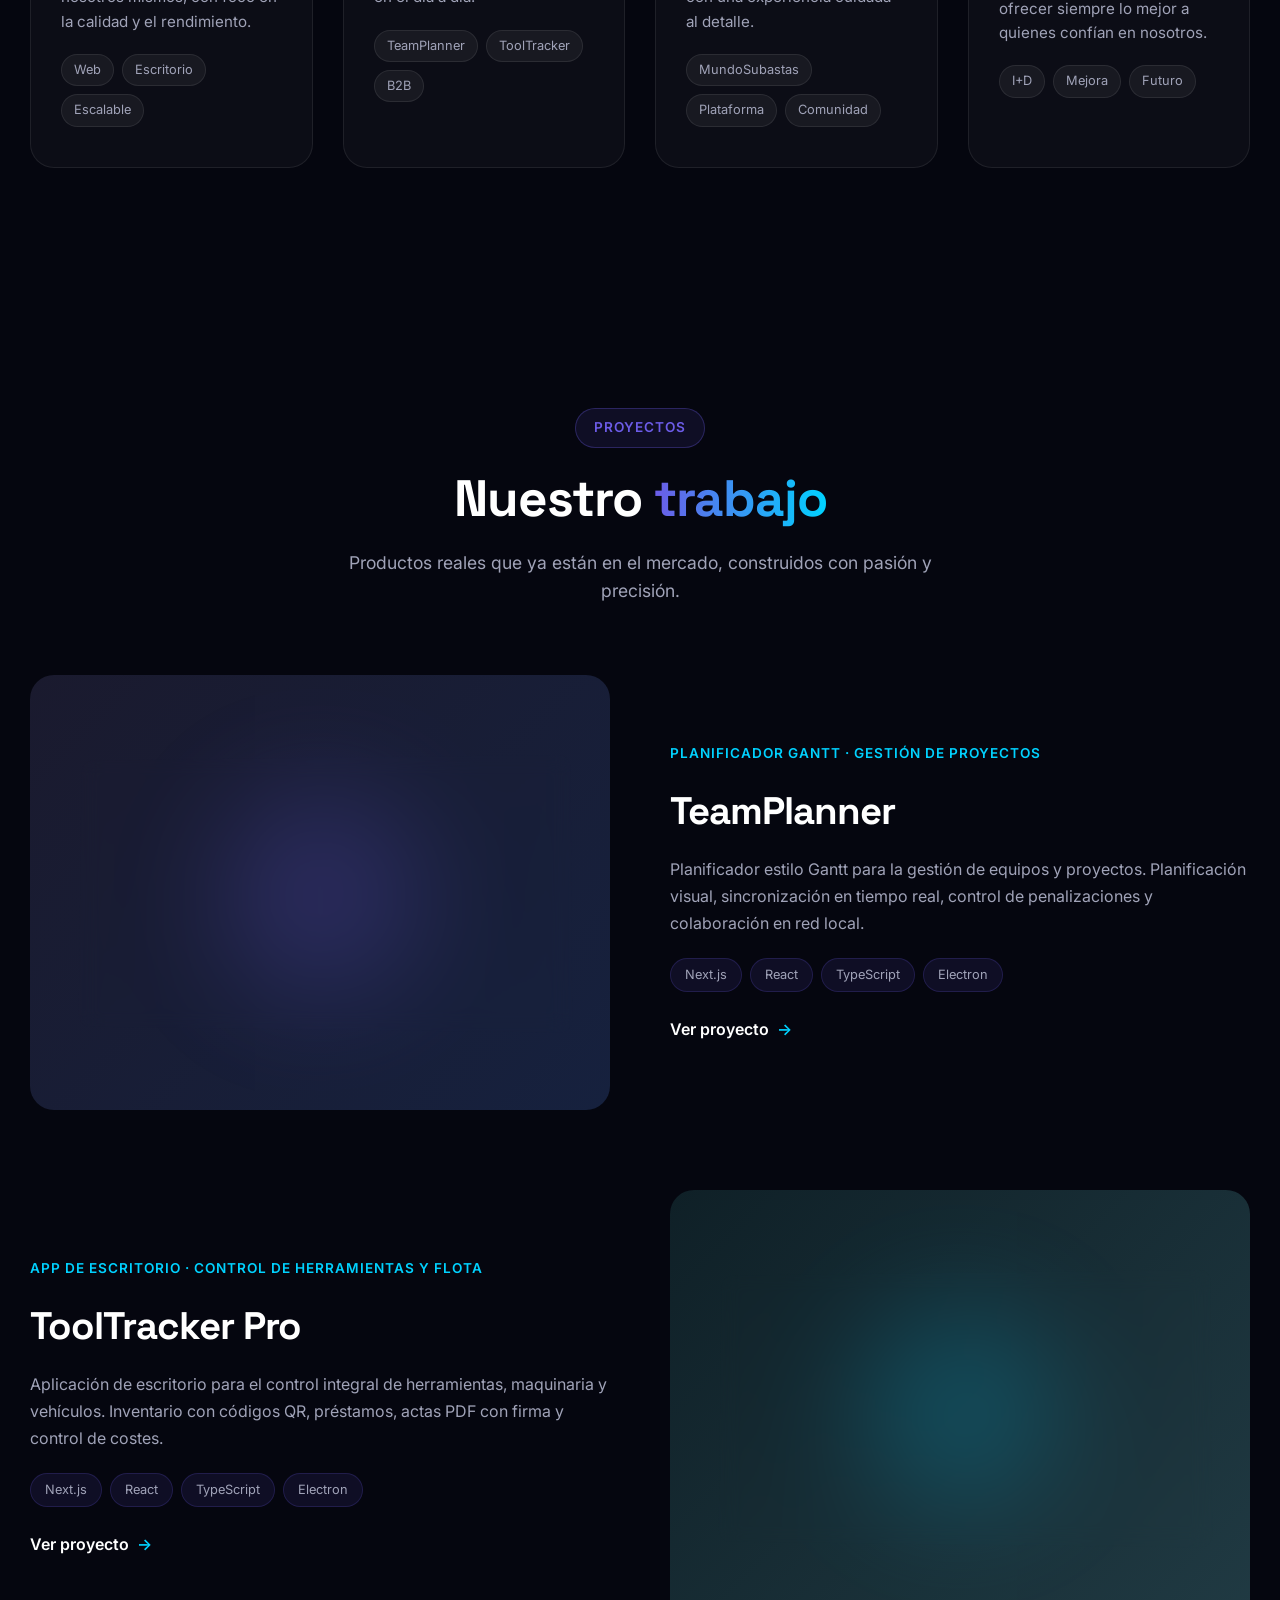
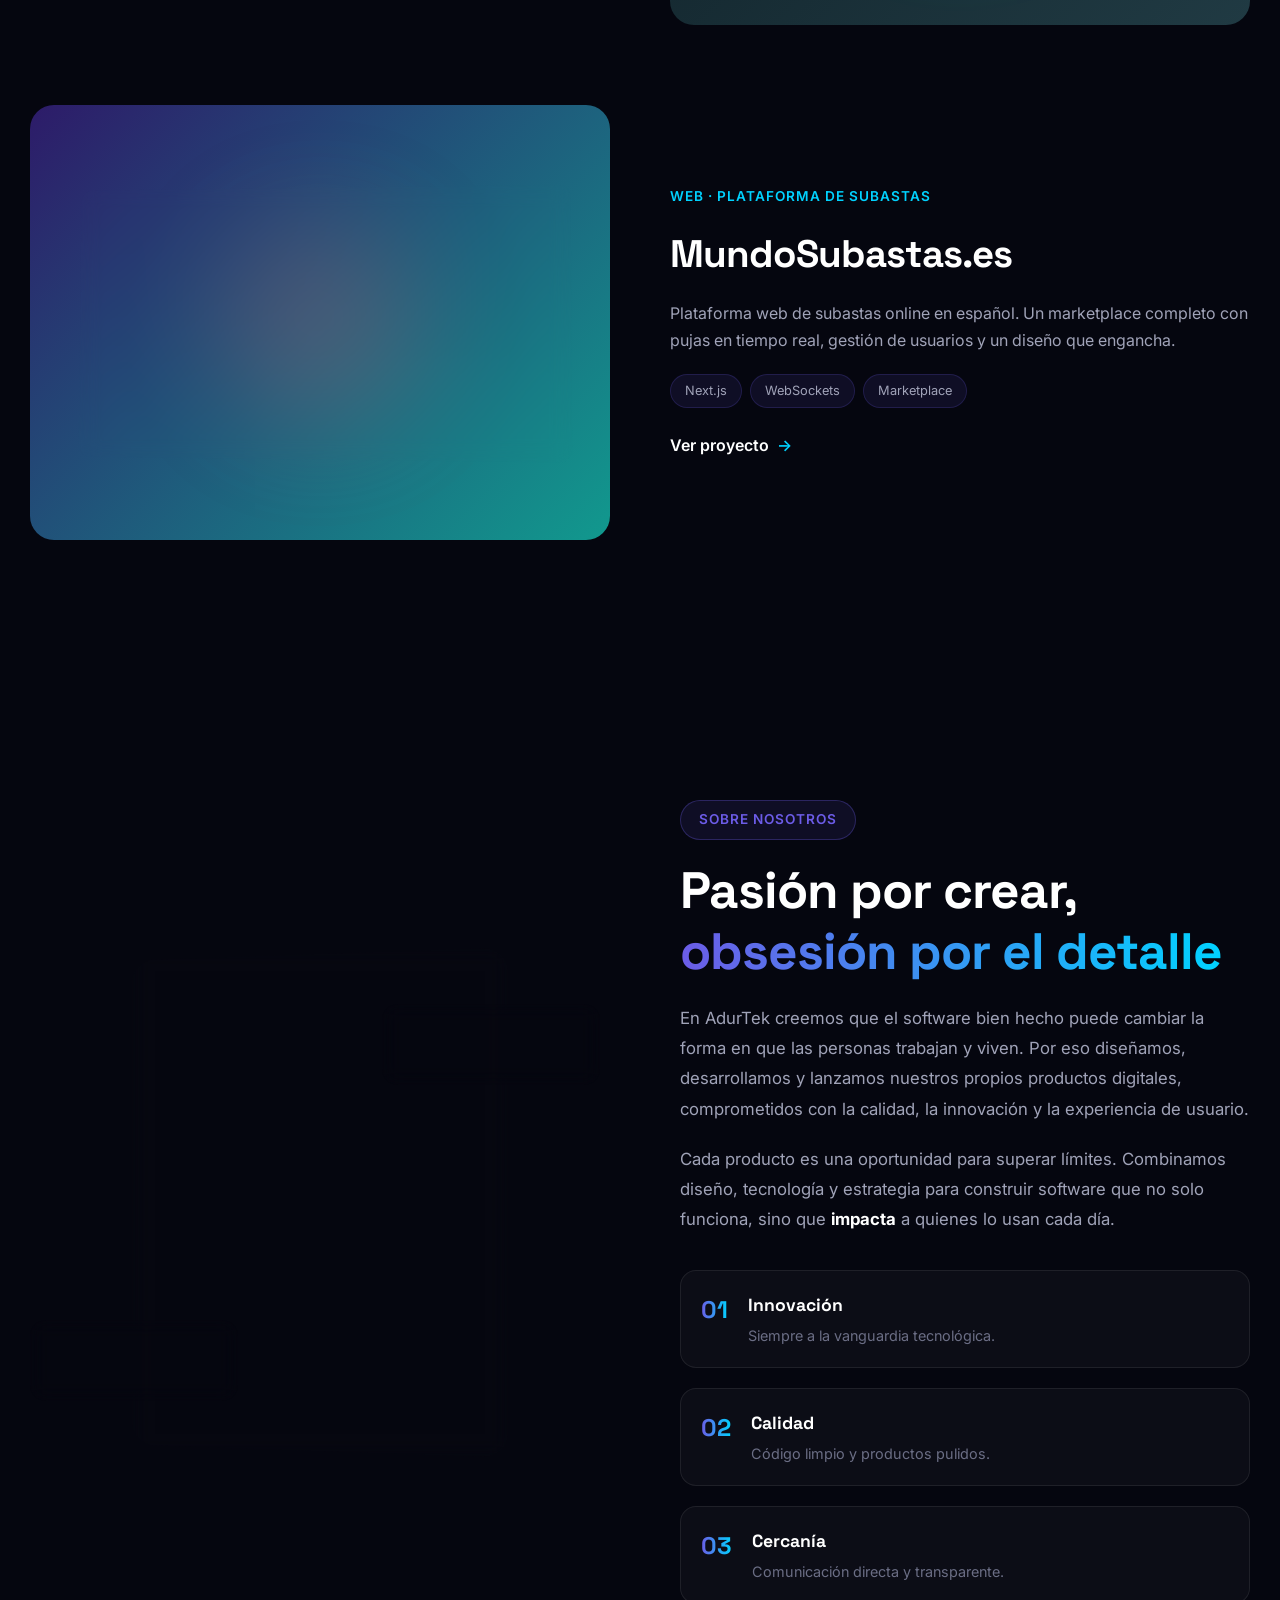
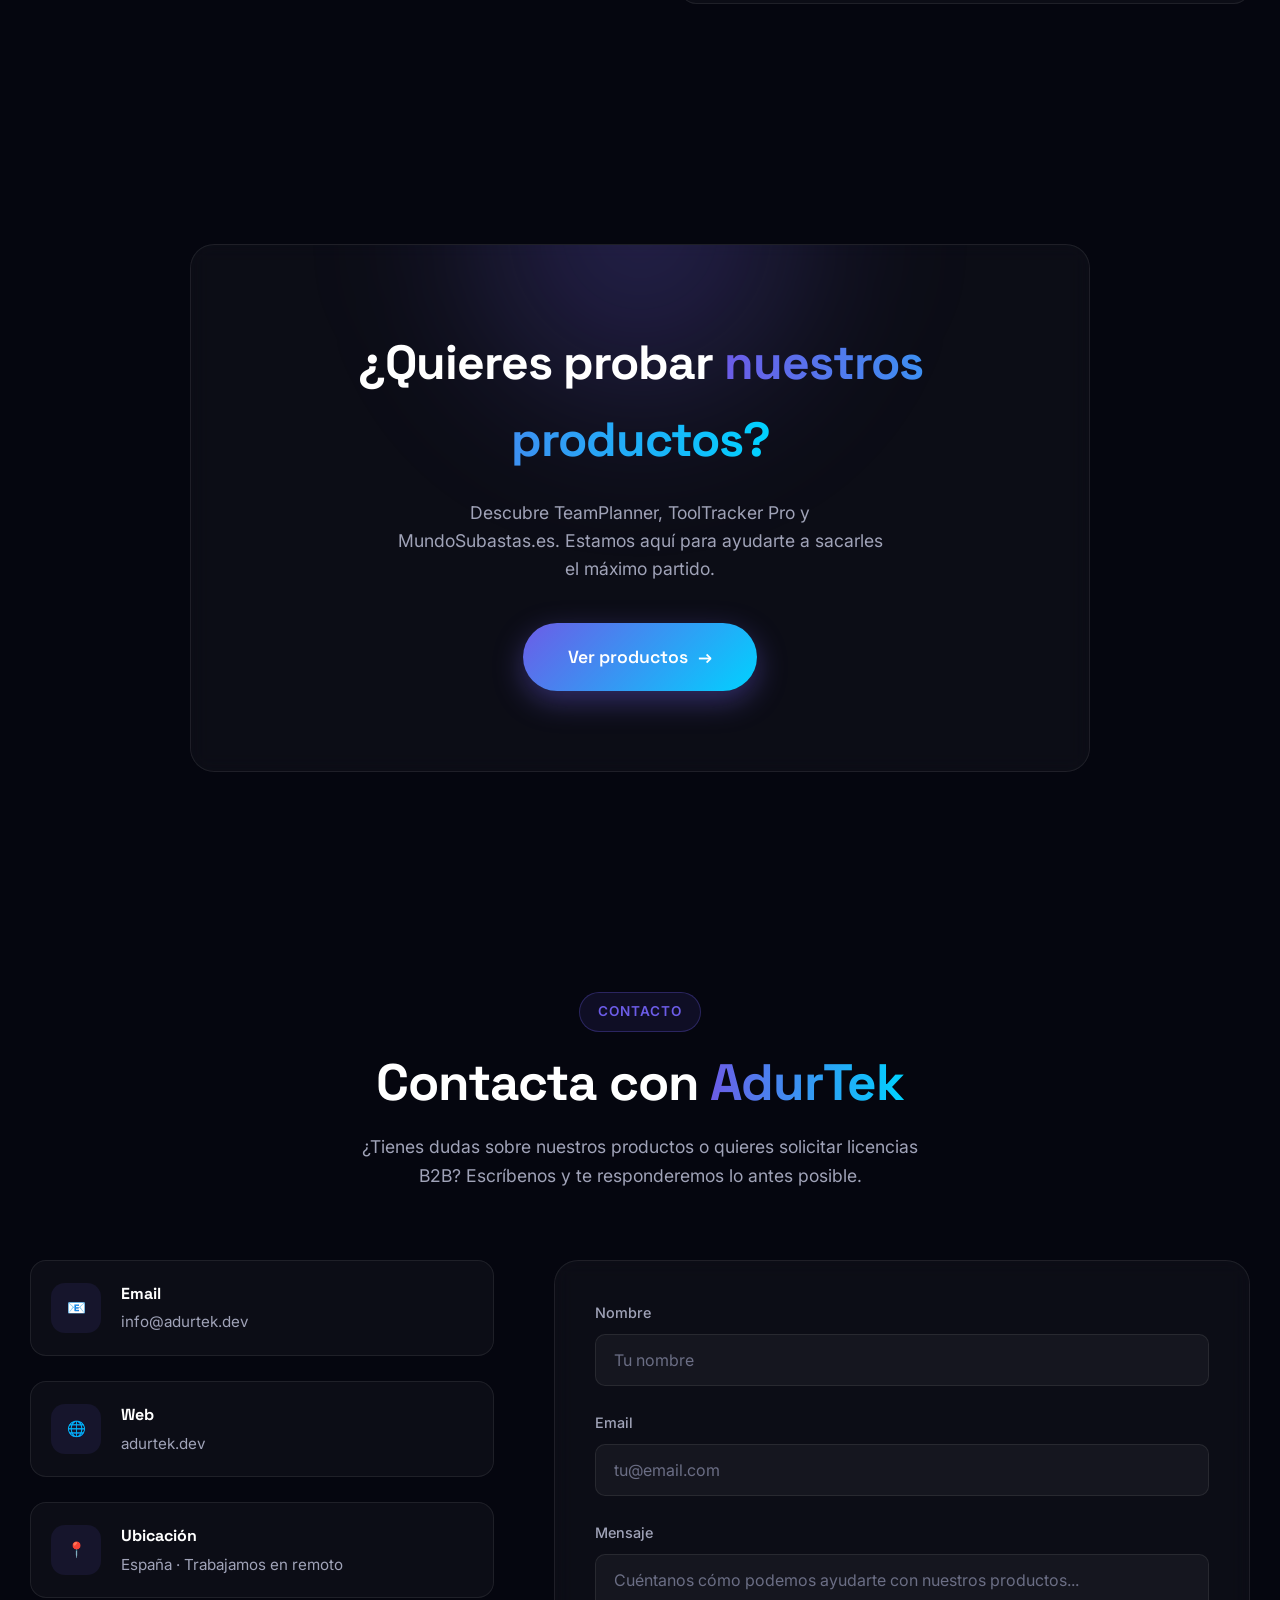
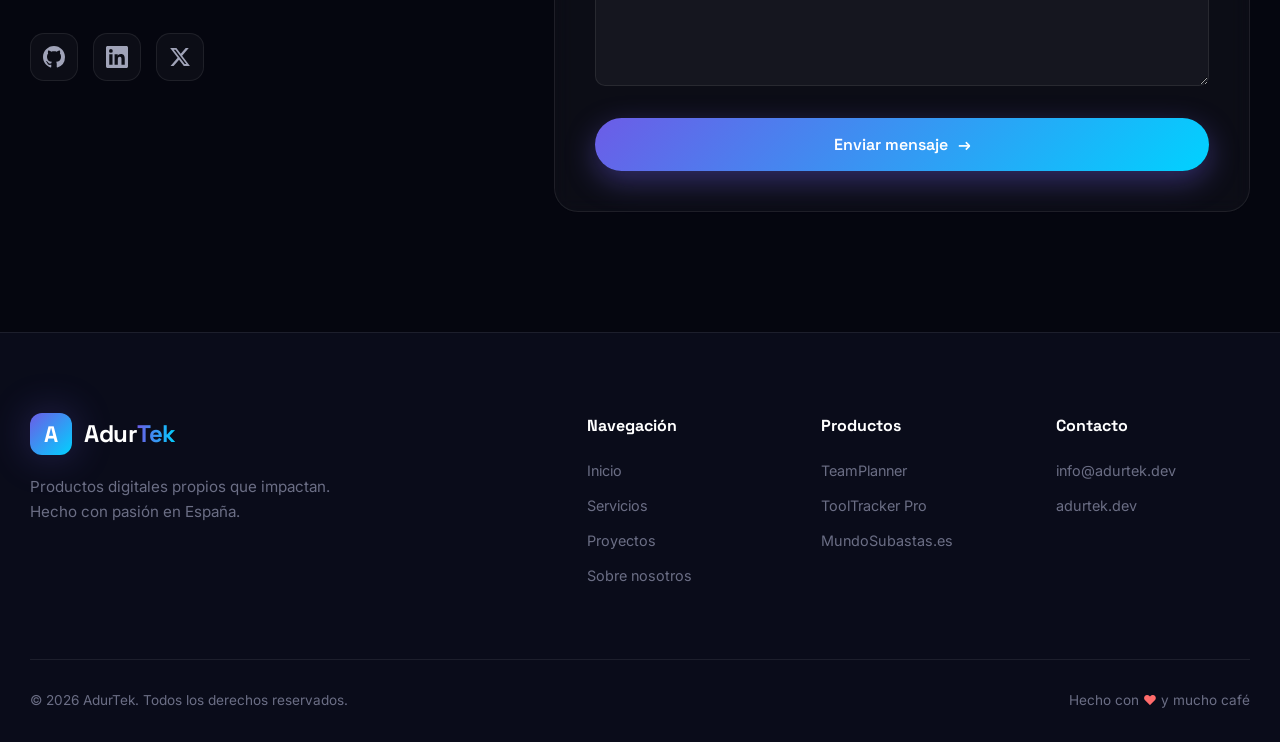
==== commit 8a1b5dc8: "Corregir funcionalidades reales de TeamPlanner y ToolTracker Pro en la web" ====
--- a/index.html
+++ b/index.html
@@ -3,8 +3,8 @@
 <head>
     <meta charset="UTF-8">
     <meta name="viewport" content="width=device-width, initial-scale=1.0">
-    <meta name="description" content="AdurTek - Productos digitales propios: TeamPlanner, ToolTracker Pro y MundoSubastas.es. Software SaaS diseñado y desarrollado por nuestro equipo.">
-    <meta name="keywords" content="AdurTek, TeamPlanner, ToolTracker Pro, MundoSubastas, software SaaS, productos digitales">
+    <meta name="description" content="AdurTek - Productos digitales propios: TeamPlanner, ToolTracker Pro y MundoSubastas.es. Software SaaS y aplicaciones de escritorio diseñados y desarrollados por nuestro equipo.">
+    <meta name="keywords" content="AdurTek, TeamPlanner, ToolTracker Pro, MundoSubastas, software, productos digitales">
     <meta name="author" content="AdurTek">
     <title>AdurTek | Productos digitales propios</title>
     <link rel="preconnect" href="https://fonts.googleapis.com">
@@ -78,7 +78,7 @@
                 Construimos <span class="gradient-text">nuestros propios productos</span> digitales
             </h1>
             <p class="hero-subtitle reveal">
-                Diseñamos, desarrollamos y lanzamos software SaaS propio que resuelve problemas reales.
+                Diseñamos, desarrollamos y lanzamos software propio —SaaS y aplicaciones de escritorio— que resuelve problemas reales.
                 De la idea al mercado, cada producto es nuestro.
             </p>
             <div class="hero-actions reveal">
@@ -126,10 +126,10 @@
                         <path d="M2 12l10 5 10-5"/>
                     </svg>
                 </div>
-                <h3>Software SaaS</h3>
-                <p>Productos de software como servicio que desarrollamos, mantenemos y evolucionamos nosotros mismos, con foco en la calidad y el rendimiento.</p>
+                <h3>Software propio</h3>
+                <p>Productos de software —SaaS y aplicaciones de escritorio— que desarrollamos, mantenemos y evolucionamos nosotros mismos, con foco en la calidad y el rendimiento.</p>
                 <div class="service-tags">
-                    <span>Web</span><span>Cloud</span><span>Escalable</span>
+                    <span>Web</span><span>Escritorio</span><span>Escalable</span>
                 </div>
             </div>
             <div class="service-card reveal">
@@ -215,11 +215,11 @@
                     <div class="project-glow"></div>
                 </div>
                 <div class="project-info">
-                    <div class="project-category">SaaS · Gestión de equipos</div>
+                    <div class="project-category">Planificador Gantt · Gestión de proyectos</div>
                     <h3 class="project-title">TeamPlanner</h3>
-                    <p class="project-desc">Plataforma SaaS para la gestión de equipos, planificación de tareas y seguimiento de proyectos en tiempo real. Diseñada para equipos que quieren organizarse sin fricción.</p>
+                    <p class="project-desc">Planificador estilo Gantt para la gestión de equipos y proyectos. Planificación visual, sincronización en tiempo real, control de penalizaciones y colaboración en red local.</p>
                     <div class="project-tags">
-                        <span>React</span><span>Node.js</span><span>PostgreSQL</span><span>SaaS</span>
+                        <span>Next.js</span><span>React</span><span>TypeScript</span><span>Electron</span>
                     </div>
                     <a href="teamplanner.html" class="project-link">Ver proyecto <span>→</span></a>
                 </div>
@@ -255,11 +255,11 @@
                     <div class="project-glow"></div>
                 </div>
                 <div class="project-info">
-                    <div class="project-category">App · Gestión de inventario</div>
+                    <div class="project-category">App de escritorio · Control de herramientas y flota</div>
                     <h3 class="project-title">ToolTracker Pro</h3>
-                    <p class="project-desc">Aplicación profesional para el seguimiento de herramientas y equipos. Controla préstamos, mantenimiento y ubicación de cada activo con total precisión.</p>
+                    <p class="project-desc">Aplicación de escritorio para el control integral de herramientas, maquinaria y vehículos. Inventario con códigos QR, préstamos, actas PDF con firma y control de costes.</p>
                     <div class="project-tags">
-                        <span>React Native</span><span>Firebase</span><span>Mobile</span>
+                        <span>Next.js</span><span>React</span><span>TypeScript</span><span>Electron</span>
                     </div>
                     <a href="tooltracker.html" class="project-link">Ver proyecto <span>→</span></a>
                 </div>
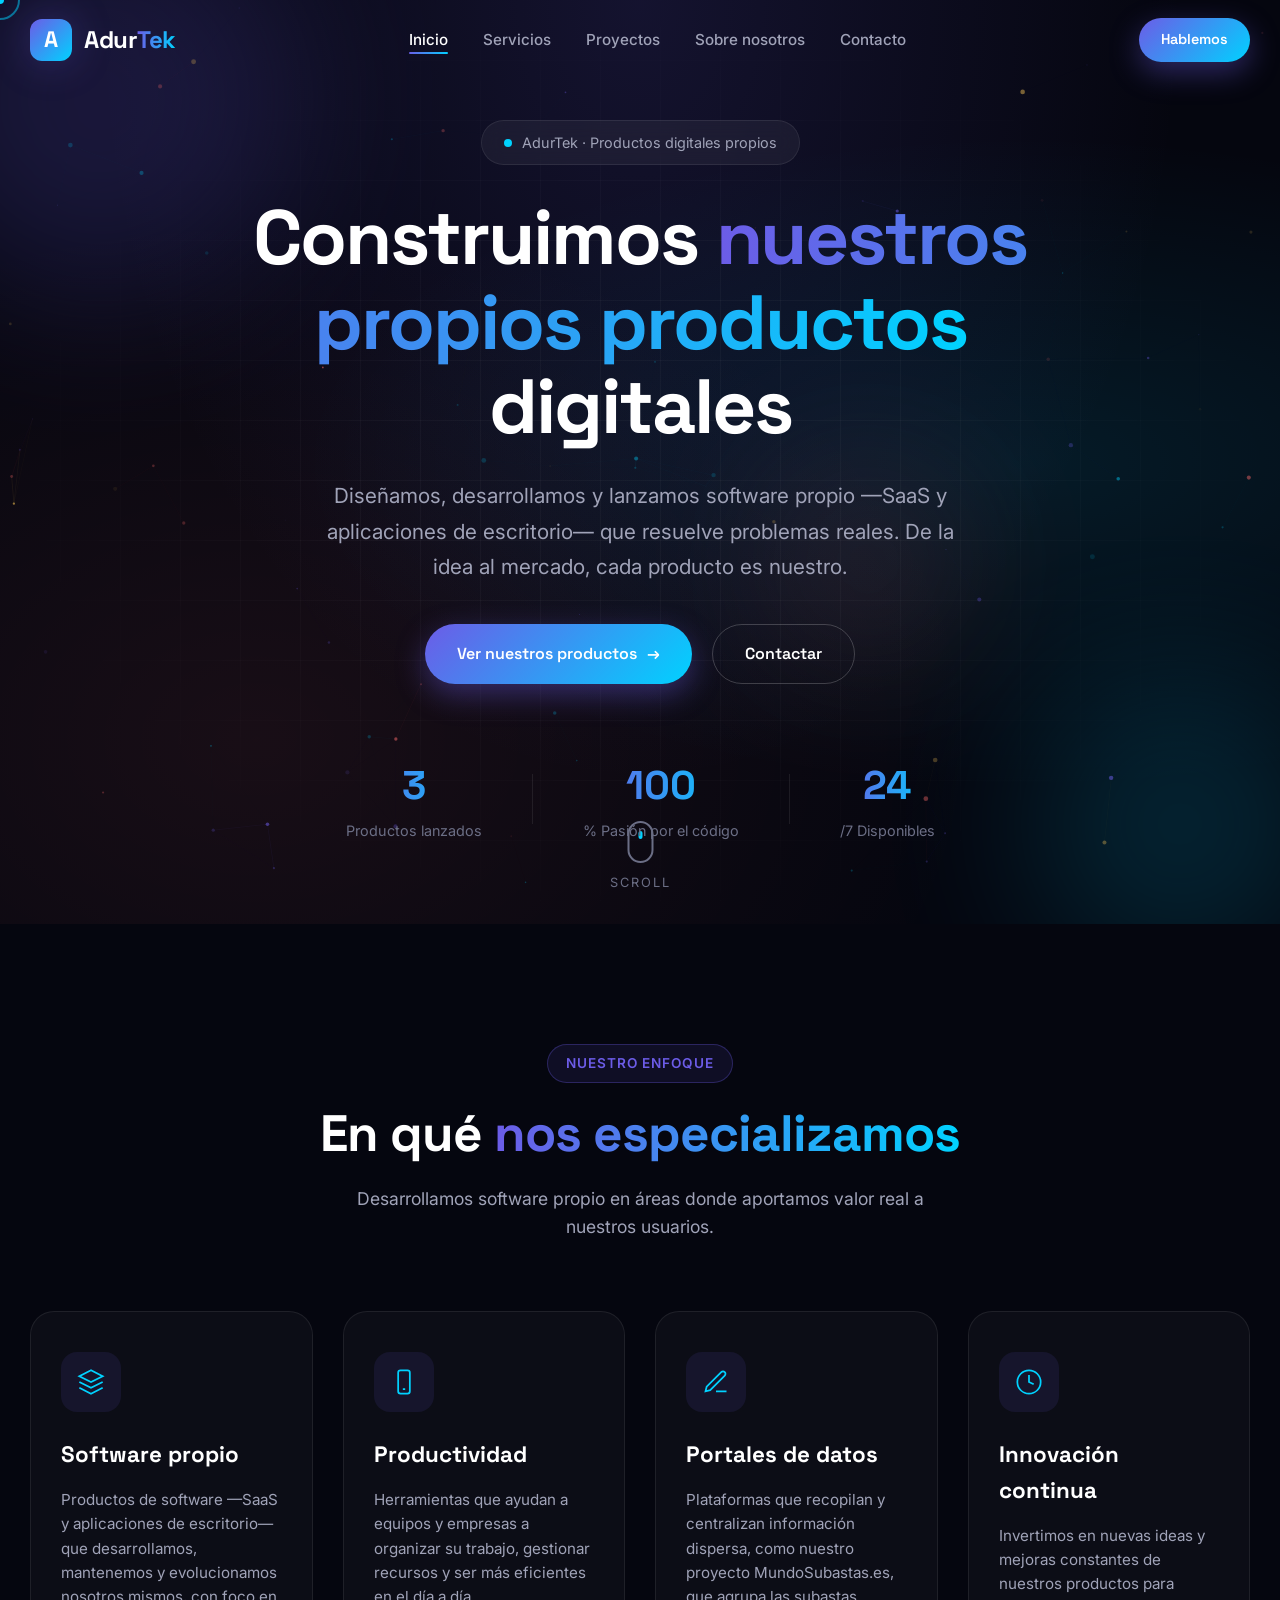
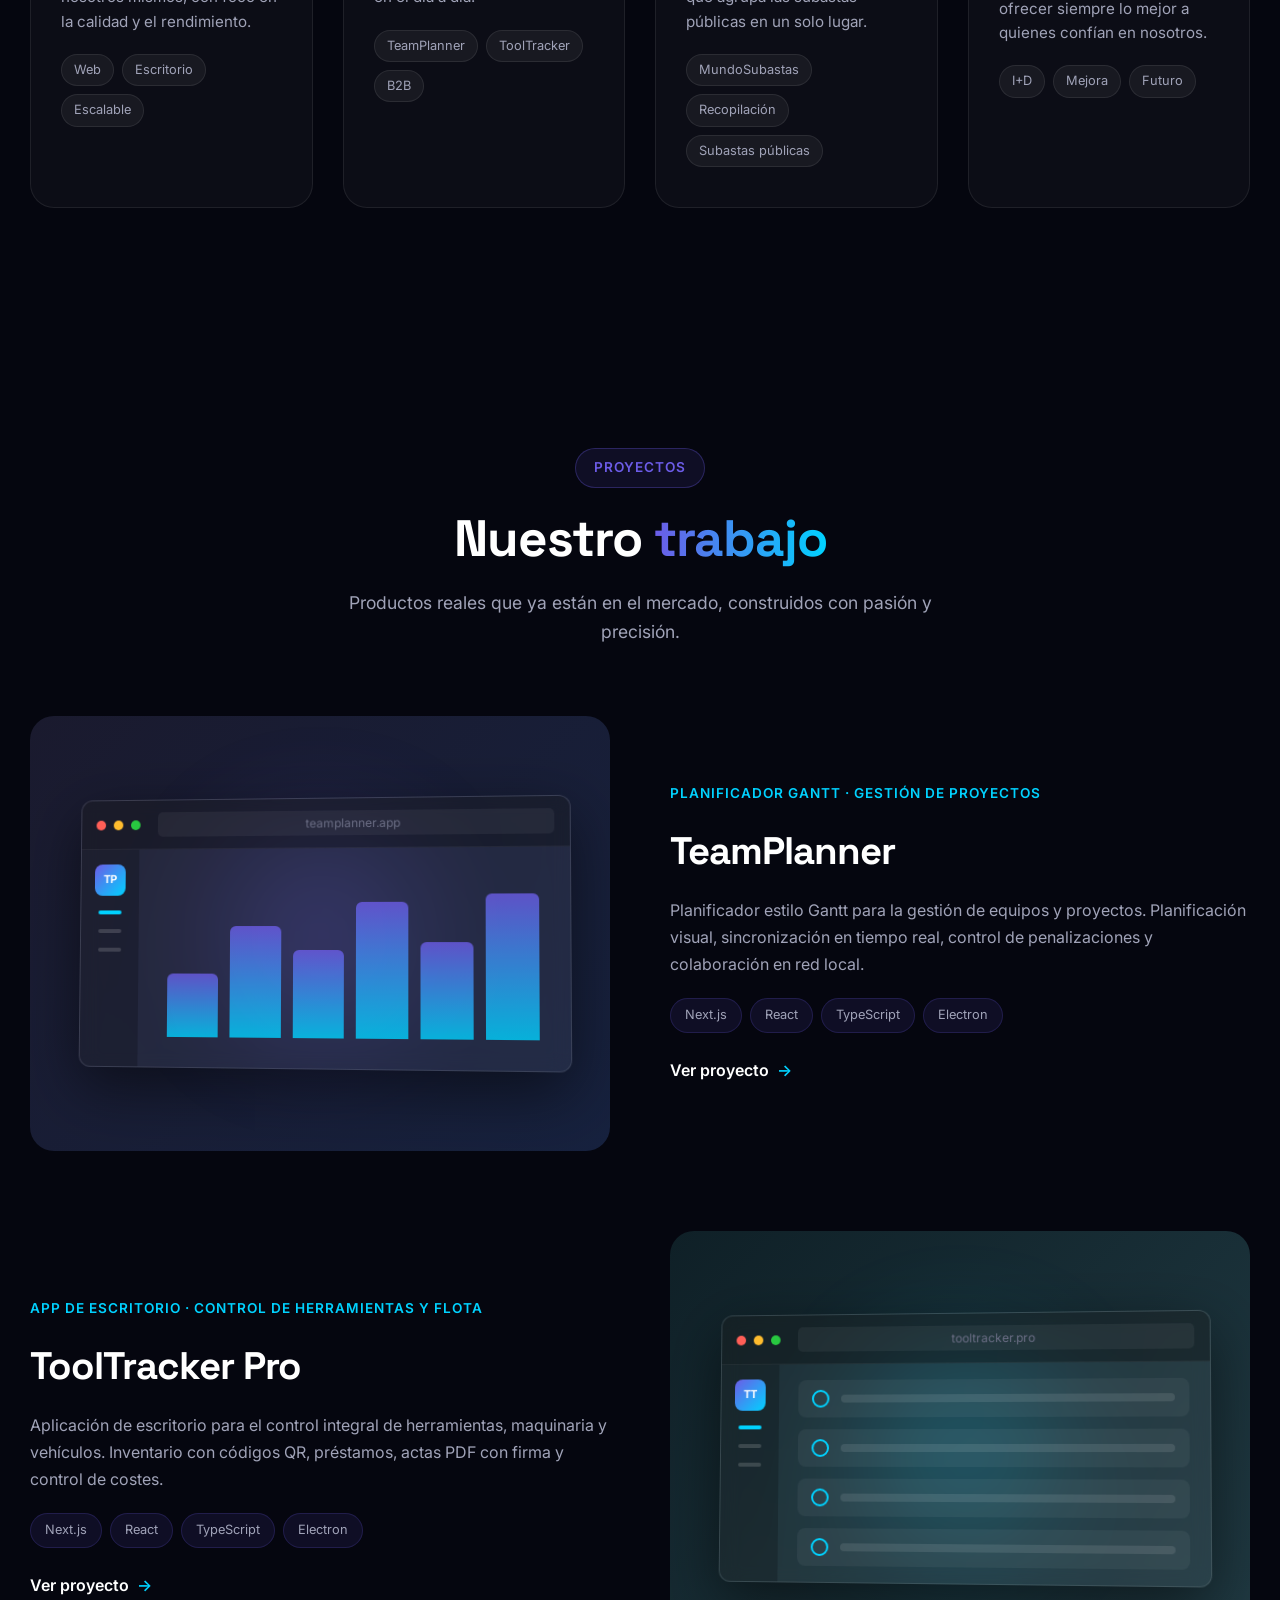
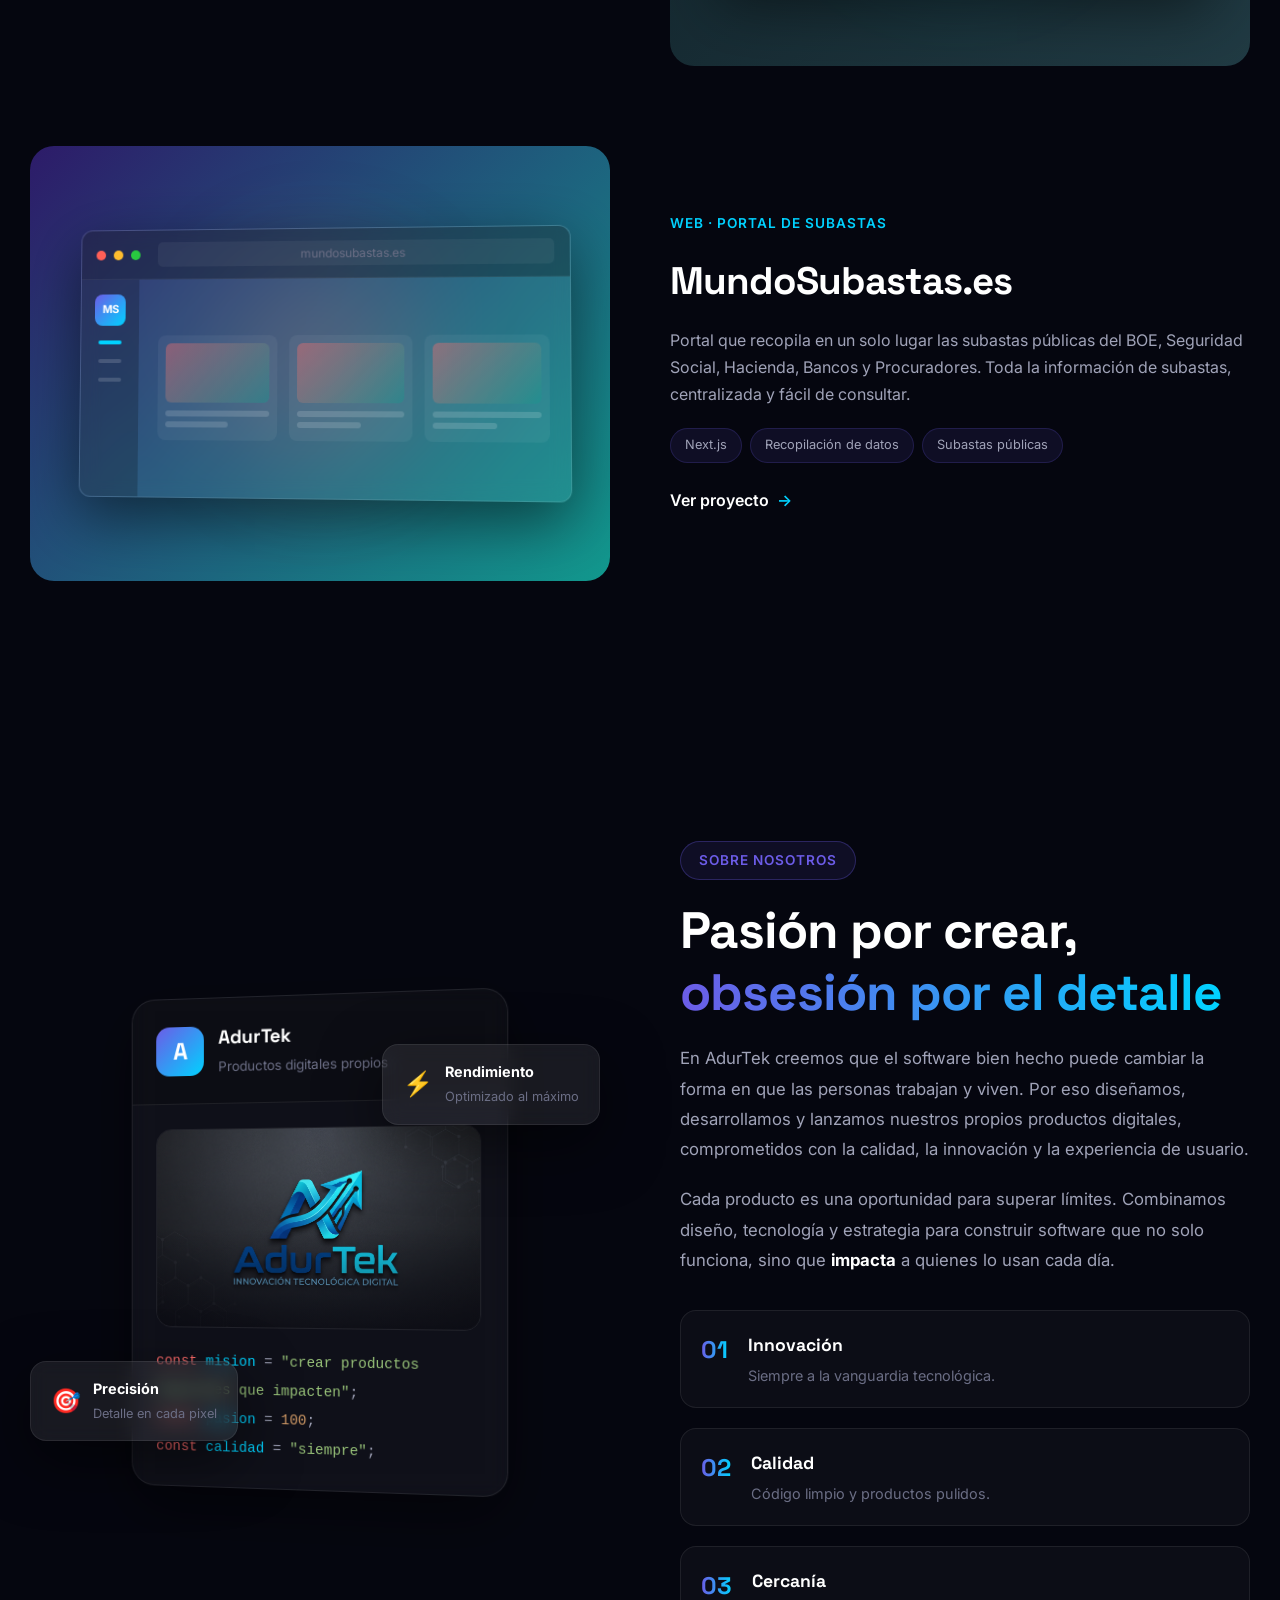
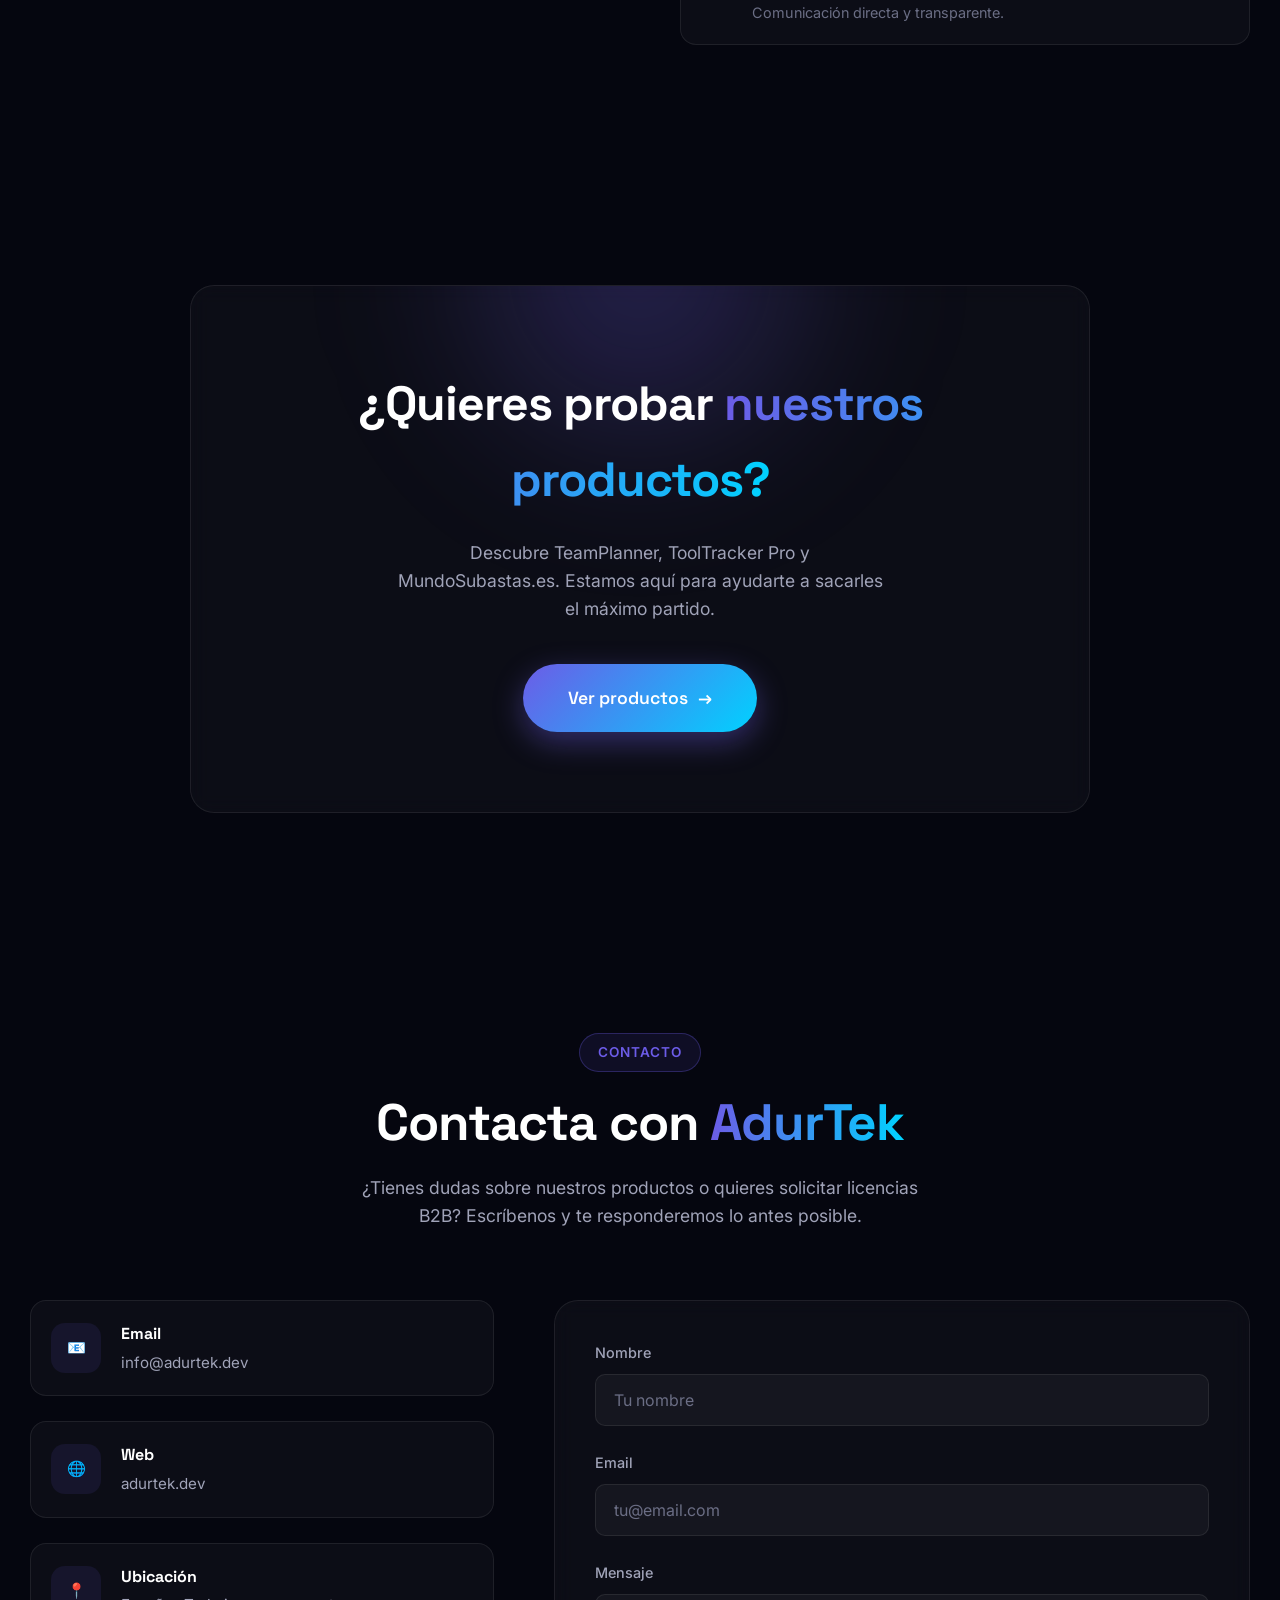
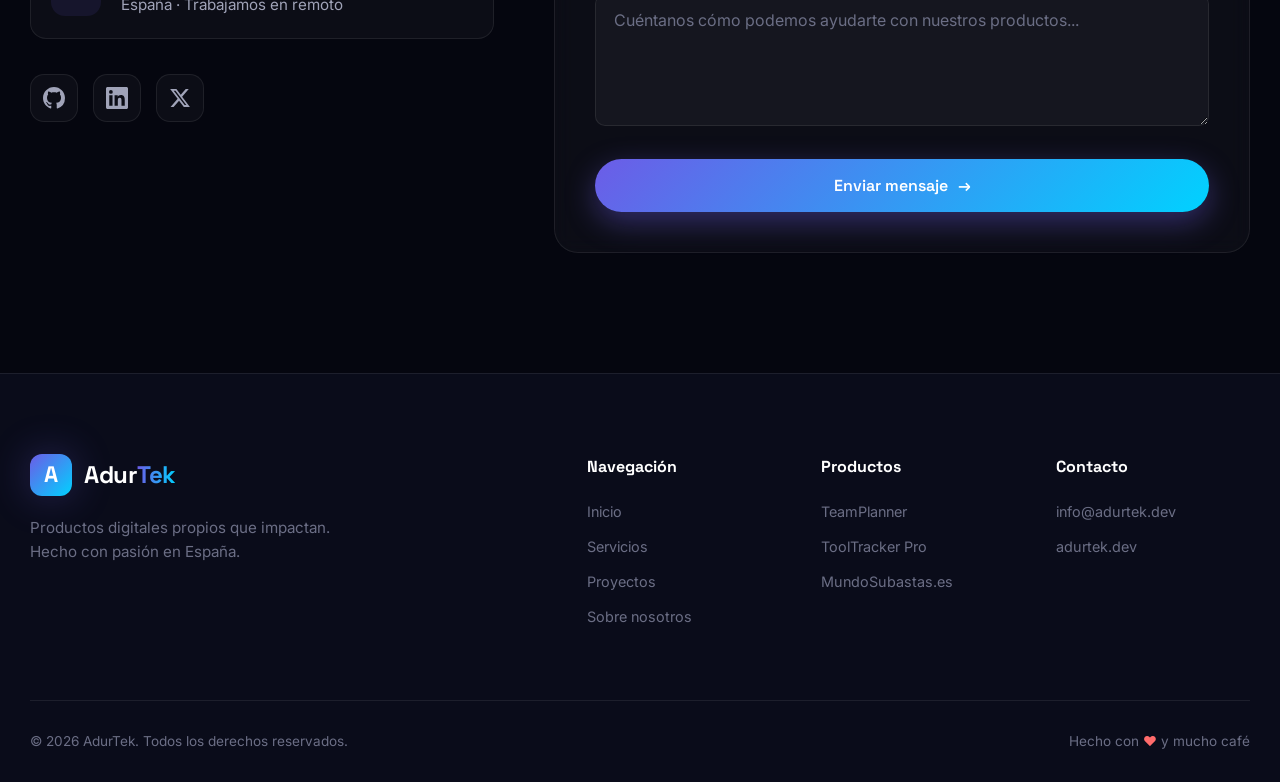
==== commit 30a1c04e: "Corrige descripciones de MundoSubastas y mejora la web" ====
--- a/index.html
+++ b/index.html
@@ -152,10 +152,10 @@
                         <path d="M16.5 3.5a2.121 2.121 0 013 3L7 19l-4 1 1-4L16.5 3.5z"/>
                     </svg>
                 </div>
-                <h3>Marketplaces</h3>
-                <p>Plataformas digitales que conectan a compradores y vendedores, como nuestro proyecto MundoSubastas.es, con una experiencia cuidada al detalle.</p>
+                <h3>Portales de datos</h3>
+                <p>Plataformas que recopilan y centralizan información dispersa, como nuestro proyecto MundoSubastas.es, que agrupa las subastas públicas en un solo lugar.</p>
                 <div class="service-tags">
-                    <span>MundoSubastas</span><span>Plataforma</span><span>Comunidad</span>
+                    <span>MundoSubastas</span><span>Recopilación</span><span>Subastas públicas</span>
                 </div>
             </div>
             <div class="service-card reveal">
@@ -294,11 +294,11 @@
                     <div class="project-glow"></div>
                 </div>
                 <div class="project-info">
-                    <div class="project-category">Web · Plataforma de subastas</div>
+                    <div class="project-category">Web · Portal de subastas</div>
                     <h3 class="project-title">MundoSubastas.es</h3>
-                    <p class="project-desc">Plataforma web de subastas online en español. Un marketplace completo con pujas en tiempo real, gestión de usuarios y un diseño que engancha.</p>
+                    <p class="project-desc">Portal que recopila en un solo lugar las subastas públicas del BOE, Seguridad Social, Hacienda, Bancos y Procuradores. Toda la información de subastas, centralizada y fácil de consultar.</p>
                     <div class="project-tags">
-                        <span>Next.js</span><span>WebSockets</span><span>Marketplace</span>
+                        <span>Next.js</span><span>Recopilación de datos</span><span>Subastas públicas</span>
                     </div>
                     <a href="mundosubastas.html" class="project-link">Ver proyecto <span>→</span></a>
                 </div>
@@ -421,7 +421,7 @@
                     </div>
                 </div>
                 <div class="contact-socials">
-                    <a href="#" class="social-btn" aria-label="GitHub">
+                    <a href="https://github.com/urtziDV" target="_blank" rel="noopener" class="social-btn" aria-label="GitHub">
                         <svg viewBox="0 0 24 24" fill="currentColor"><path d="M12 0C5.37 0 0 5.37 0 12c0 5.31 3.435 9.795 8.205 11.385.6.105.825-.255.825-.57 0-.285-.015-1.23-.015-2.235-3.015.555-3.795-.735-4.035-1.41-.135-.345-.72-1.41-1.23-1.695-.42-.225-1.02-.78-.015-.795.945-.015 1.62.87 1.845 1.23 1.08 1.815 2.805 1.305 3.495.99.105-.78.42-1.305.765-1.605-2.67-.3-5.46-1.335-5.46-5.925 0-1.305.465-2.385 1.23-3.225-.12-.3-.54-1.53.12-3.18 0 0 1.005-.315 3.3 1.23.96-.27 1.98-.405 3-.405s2.04.135 3 .405c2.295-1.56 3.3-1.23 3.3-1.23.66 1.65.24 2.88.12 3.18.765.84 1.23 1.905 1.23 3.225 0 4.605-2.805 5.625-5.475 5.925.435.375.81 1.095.81 2.22 0 1.605-.015 2.895-.015 3.3 0 .315.225.69.825.57A12.02 12.02 0 0024 12c0-6.63-5.37-12-12-12z"/></svg>
                     </a>
                     <a href="#" class="social-btn" aria-label="LinkedIn">
